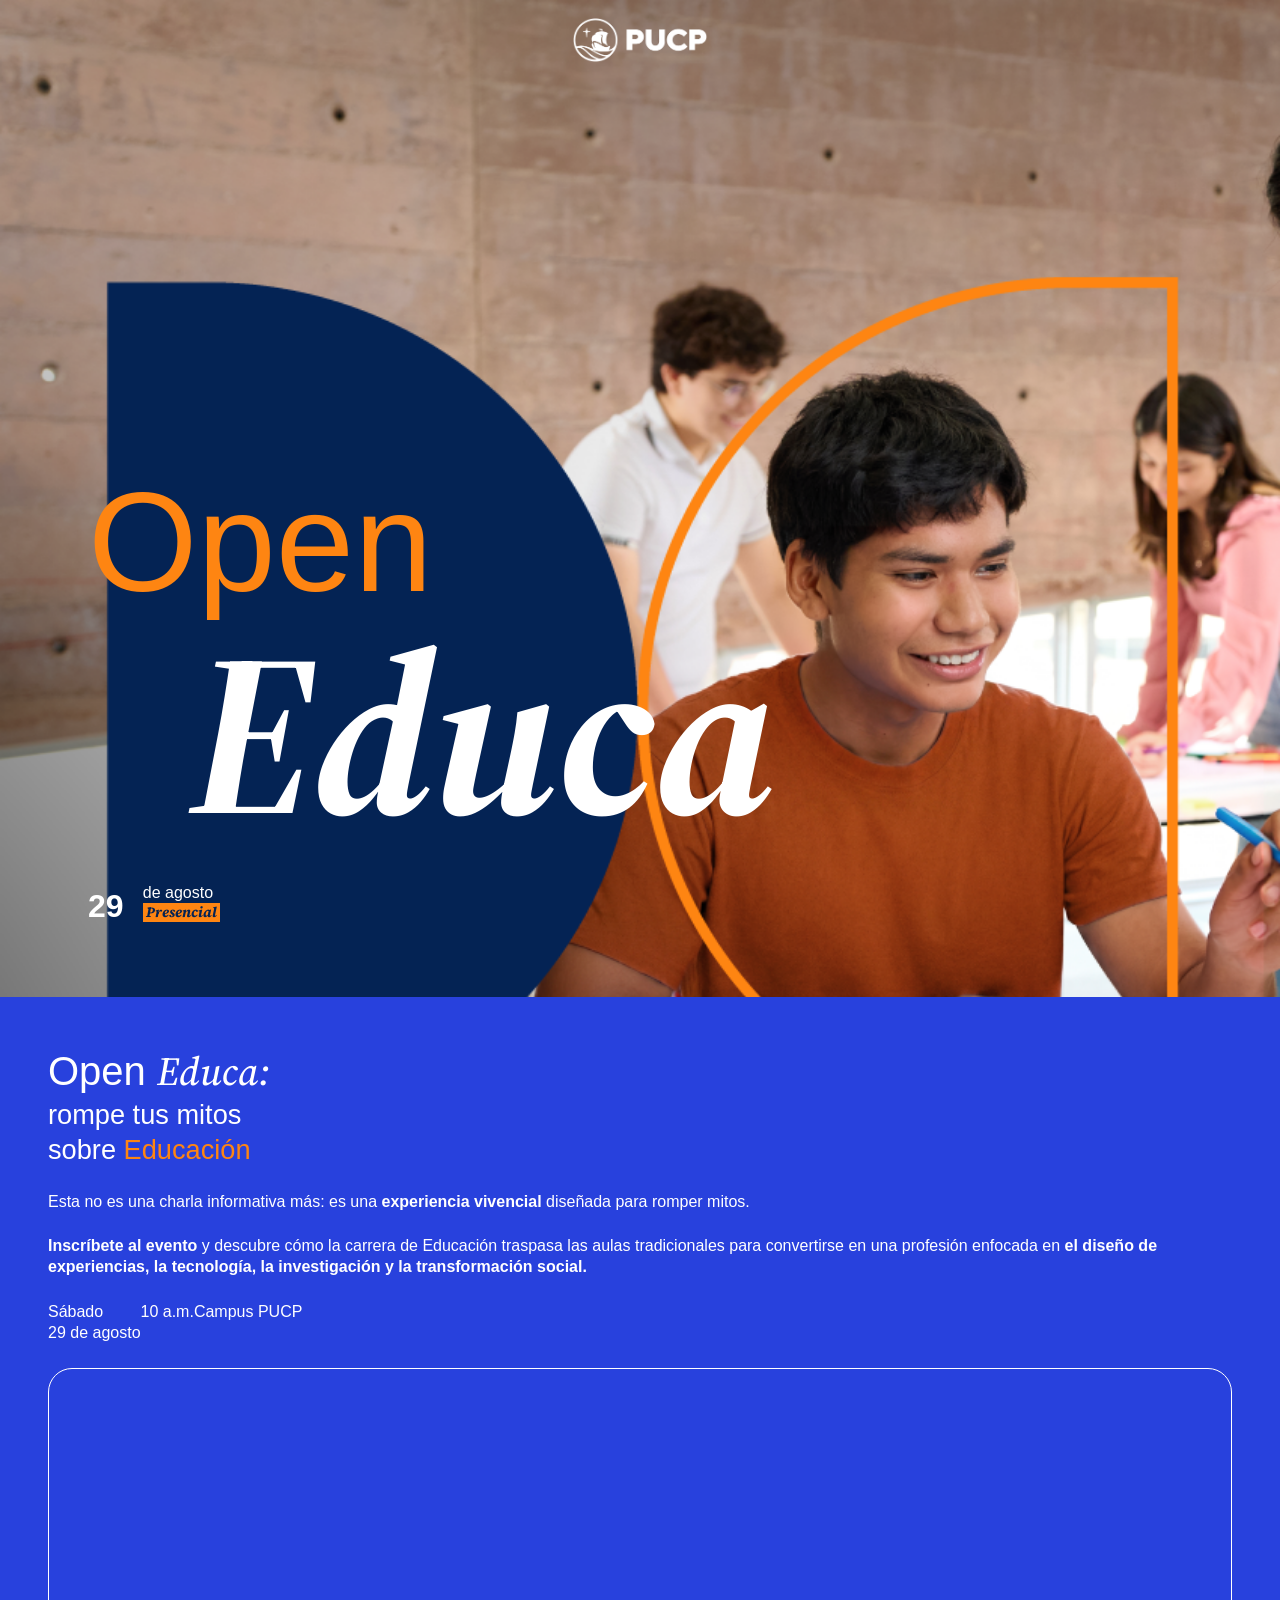
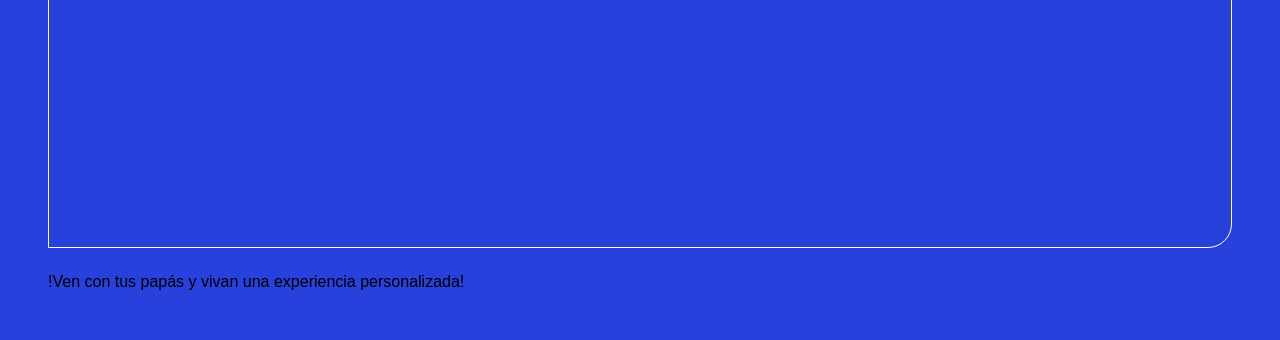
==== index.html @ 6ffbb10e "open educa" ====
<!DOCTYPE html>
<html lang="en">
<head>
    <meta charset="UTF-8">
    <meta name="viewport" content="width=device-width, initial-scale=1.0">
    <title>Document</title>
    <link rel="stylesheet" href="style.css">
    <link rel="preconnect" href="https://fonts.googleapis.com">
    <link rel="preconnect" href="https://fonts.gstatic.com" crossorigin>
    <link href="https://fonts.googleapis.com/css2?family=Source+Serif+4:ital,opsz,wght@0,8..60,200..900;1,8..60,200..900&display=swap" rel="stylesheet">
</head>
<body>
    <div style="position:relative;">
        <div class="bloque1">
            <div class="bloque1Content">
                <div class="bloque1Content__logo">
                    <img src="logo-pucp.png" alt="logo-pucp">
                </div>
                <div class="bloque1Content__data">
                    <div class="bloque1Content__dataTop">
                        <h3>Open</h3>
                        <h2>Educa</h2>
                        <div class="dataTop__inner">
                            <h4 class="dataTop__innerLeft">29</h4>
                            <div class="dataTop__innerRight">
                                <span>de agosto</span>
                                <span>Presencial</span>
                            </div>
                        </div>
                    </div>
                    <div class="bloque1Content__dataBottom">
                        <p>Tu idea de estudiar <br> <span>Educación</span> <br> está a punto de cambiar</p>
                    </div>
                </div>
            </div>
            <img class="background-mobile" src="mobile-prop1.png">
        </div>
        <div class="bloque2"> 
            <div class="scrolling-content"> 
                <div class="textoContent"><span>Dirigido a escolares de 4.° y 5.° sec. | Egrados | Padres</span></div> 
                <div class="textoContent"><span>Dirigido a escolares de 4.° y 5.° sec. | Egrados | Padres</span></div> 
                <div class="textoContent"><span>Dirigido a escolares de 4.° y 5.° sec. | Egrados | Padres</span></div> 
                <div class="textoContent"><span>Dirigido a escolares de 4.° y 5.° sec. | Egrados | Padres</span></div> 
                <div class="textoContent"><span>Dirigido a escolares de 4.° y 5.° sec. | Egrados | Padres</span></div> 
                <div class="textoContent"><span>Dirigido a escolares de 4.° y 5.° sec. | Egrados | Padres</span></div> 
                <div class="textoContent"><span>Dirigido a escolares de 4.° y 5.° sec. | Egrados | Padres</span></div> 
                <div class="textoContent"><span>Dirigido a escolares de 4.° y 5.° sec. | Egrados | Padres</span></div> 
                <div class="textoContent"><span>Dirigido a escolares de 4.° y 5.° sec. | Egrados | Padres</span></div> 
                <div class="textoContent"><span>Dirigido a escolares de 4.° y 5.° sec. | Egrados | Padres</span></div> 
            </div> 
        </div>
        
        <div class="bloque3">
            <div class="bloque3Container">
                <div class="bloque3Container__content">
                    <div class="bloque3__data">
                        <h2>Open <span>Educa:</span></h2>
                        <p class="subtitle">rompe tus mitos <br> sobre <span>Educación</span></p>
                        <p>Esta no es una charla informativa más: es una <b>experiencia vivencial</b> diseñada para romper mitos.</p>
                        <p><b>Inscríbete al evento</b> y descubre cómo la carrera de Educación traspasa las aulas tradicionales para convertirse en una profesión enfocada en <b>el diseño de experiencias, la tecnología, la investigación y la transformación social.</b></p>
                        <div class="bloque3__fecha">
                            <span>Sábado <br> 29 de agosto</span>
                            <div class="content__fecha">
                                <span></span>
                            </div>
                            <span>10 a.m.</span>
                            <div class="content__fecha">
                                <span></span>
                            </div>
                            <span>Campus PUCP</span>
                        </div>
                    </div>
                    <div class="formulario">

                    </div>
                </div>
                <div class="bloque3__disclaimer">
                    <p>!Ven con tus papás y vivan <span>una experiencia personalizada!</span></p>
                </div>
            </div>
        </div>
    </div>
</body>
</html>
---- style.css ----
*{
    padding: 0;
    font-family: "TTNorms", sans-serif;
    margin: 0;
    line-height: 1.3;
    box-sizing: border-box;
}
:root {
    --azul: #042354;
    --azul-claro: #2841dd;
    --naranja: #fe8512;
}

h1, h2, h3, h4, h5 {
    margin: 0;
    padding: 0;
}

.bloque1 {
    width: 100%;
    position: relative;
    max-width: 100%;
}

.bloque1Content {
    width: 100%;
    position: relative;
    height: 31.1rem;
    /* min-height: 61vh; */
    z-index: 2;
}

.bloque1Content__data {
    /* margin-top: 5rem; */
    margin-top: 15vw;
    height: 10rem;
    padding: 0 3.5rem;
}

.bloque1Content__dataTop h3 {
    font-size: 11vw;
    font-weight: 500;
    color: var(--naranja);
}

.bloque1Content__dataTop h2 {
    position: relative;
    top: -4vw;
    font-size: 18vw;
    font-family: "Source Serif 4", serif;
    font-style: italic;
    color: white;
    margin-left: 8vw;
}

.dataTop__inner {
    position: relative;
    top: -4vw;
    display: flex;
    column-gap: 1.5vw;
    /* background-color: red; */
}

.dataTop__innerLeft {
    color: white;
    font-size: 2rem;
    font-weight: 550;
    margin-top: .2rem;
}

.dataTop__innerRight {
   display: flex;
   flex-direction: column;    
   font-size: 1rem;
   color: white;
}

.dataTop__innerRight span:nth-child(1) {
    font-weight: 400;
}

.dataTop__innerRight span:nth-child(2) {
    background-color: #fe8512;
    font-size: .9rem;
    color: var(--azul);
    font-weight: 700;
    font-style: italic;
    font-family: "Source Serif 4", serif;
    padding: 0 .2rem;
}

.bloque1Content__dataBottom {
    margin-top: 20vw;
}
 
.bloque1Content__dataBottom p {
    text-align: center;
    color: white;
    font-size: 1.2rem;
}

.bloque1Content__dataBottom p span {
    font-family: "Source Serif 4", serif;
    font-style: italic;
    font-weight: 700;
    font-size: 1.6rem;
    color: var(--azul);
}

.bloque1Content__logo {
    position: relative;
    display: flex;
    justify-content: center;
    align-items: center;
    height: 5rem;
}

.bloque1Content__logo img {
    position: absolute;
    height: 2.8rem;
    width: auto;
}

.bloque1 .background-mobile {
    max-width: 100%;
    width: 100%;
    object-fit: cover;
    height: auto;
    display: block;
    position: absolute;
    top: 0;
    z-index: 1;
}

.bloque2 {
    /* position: absolute; */
    z-index: 11;
    display: flex;
    align-items: center;
    overflow: hidden;
    white-space: nowrap;
    bottom: 0;
    left: 0;
    height: 3.5rem;
    gap: 20px;
    font-weight: 500;
    width: 100%;
    background: var(--naranja);
    display: none;
}

.textoContent{
    display: flex;
    align-items: center;
    height: 50%;
    gap: 20px;
    padding: 0 20px;
    /* color: white; */
}

.scrolling-content {
    display: flex;
    align-items: center;
    white-space: nowrap;
    animation: scroll-left 30s linear infinite;
}

@keyframes scroll-left {
  0% {
    transform: translateX(0%);
  }
  100% {
    transform: translateX(-50%);
  }
}

.bloque3 {
    background-color: var(--azul-claro);
    height: auto;
    width: 100%;
    position: block;
    z-index: 2;
    /* padding: 3rem; */
    position: relative;
    padding: 3rem;
}

.bloque3Container {
    width: 100%;
    display: flex;
    flex-direction: column;
    row-gap: 1.5rem;
}

.bloque3Container__content {
    display: flex;
    flex-direction: column;
    row-gap: 1.5rem;
}

.bloque3__data {
    display: flex;
    flex-direction: column;
    color: white;
}

.bloque3__data h2 {
    font-size: 2.5rem;
    font-weight: 500;
}

.bloque3__data h2 span {
    font-family: "Source Serif 4", serif;
    font-style: italic;
}

.bloque3__data .subtitle {
    margin: 0;
    font-size: 1.7rem;
    font-weight: 300;
}

.bloque3__data .subtitle span {
    font-weight: 400;
    color: var(--naranja);
}

.bloque3__data p {
    margin-top: 1.5rem;
}


.bloque3__fecha {
    display: flex;
    margin-top: 1.5rem;
}

.formulario {
    min-height: 30rem;
    border: 1px solid white;
    border-top-right-radius: 1.5rem;
    border-top-left-radius: 1.5rem;
    border-bottom-right-radius: 1.5rem;
}

@media (min-width: 390px) {
    .bloque1Content {
        height: 31.9rem;
    }
}
@media (min-width: 400px) {
    .bloque1Content {
        height: 32.7rem;
    }
    .bloque1Content__dataBottom {
        margin-top: 22vw;
    }
}
@media (min-width: 410px) {
    .bloque1Content {
        height: 33.5rem;
    }
}
@media (min-width: 420px) {
    .bloque1Content {
        height: 34.3rem;
    }
    .bloque1Content__dataBottom {
        margin-top: 24vw;
    }
}
@media (min-width: 615px) {
    .bloque1Content {
        height: 50.3rem;
    }
}
@media (min-width: 768px) {
    .bloque1Content__data {
        margin-top: 29vw;
        padding: 0 5.5rem;
    }
    .bloque1Content {
        height: 62.3rem;
    }
}
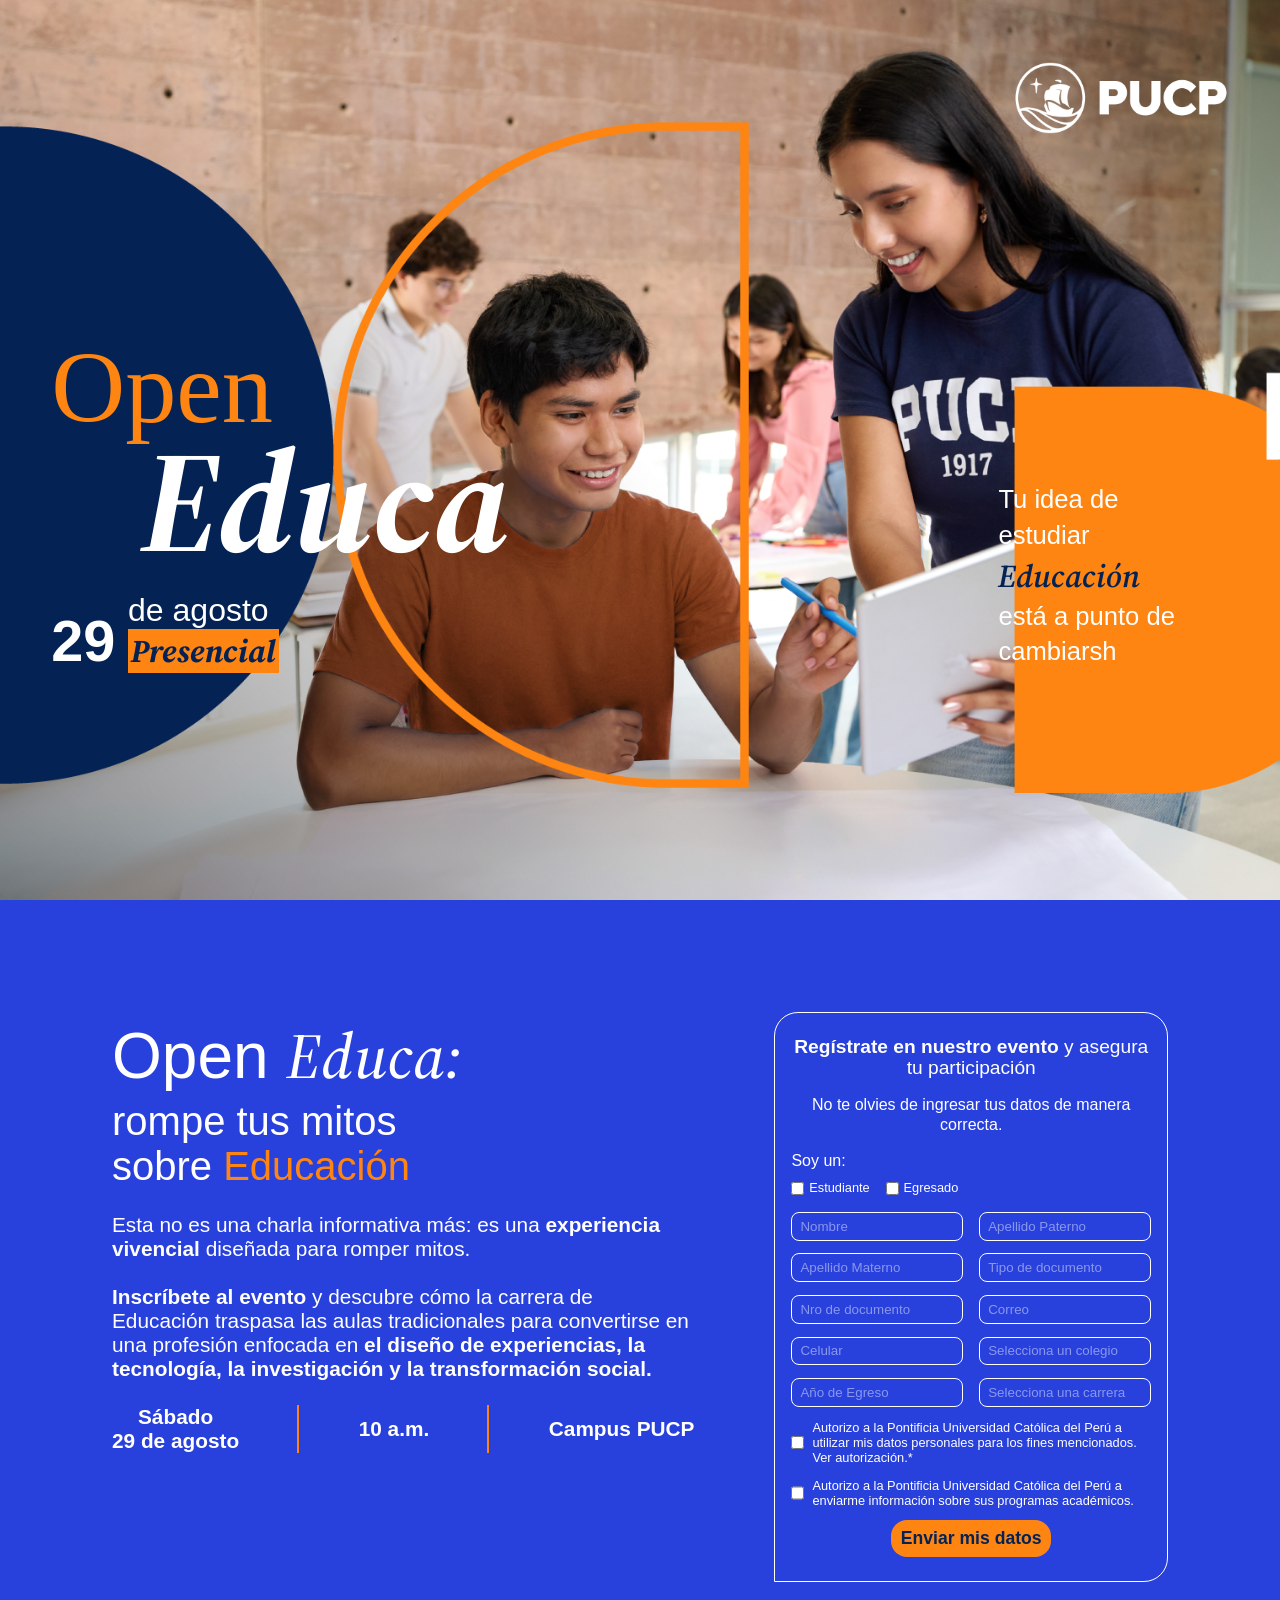
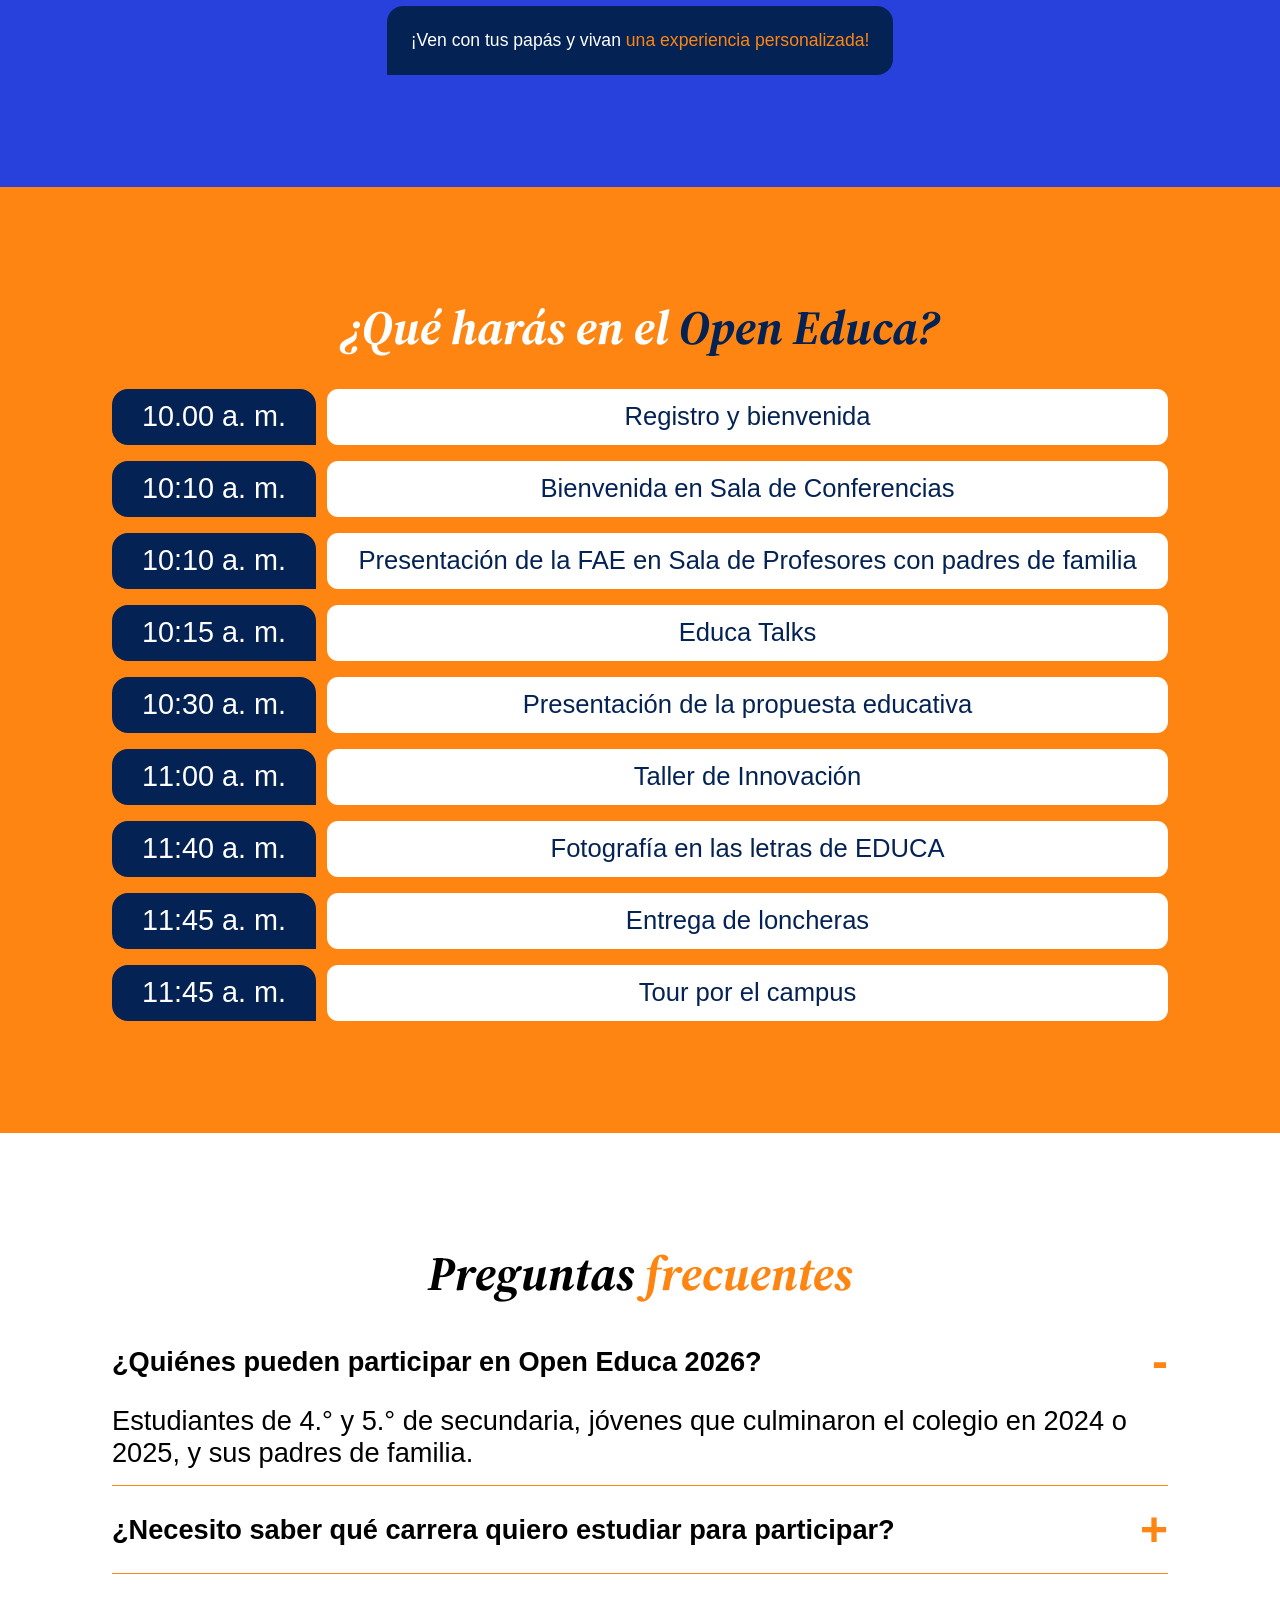
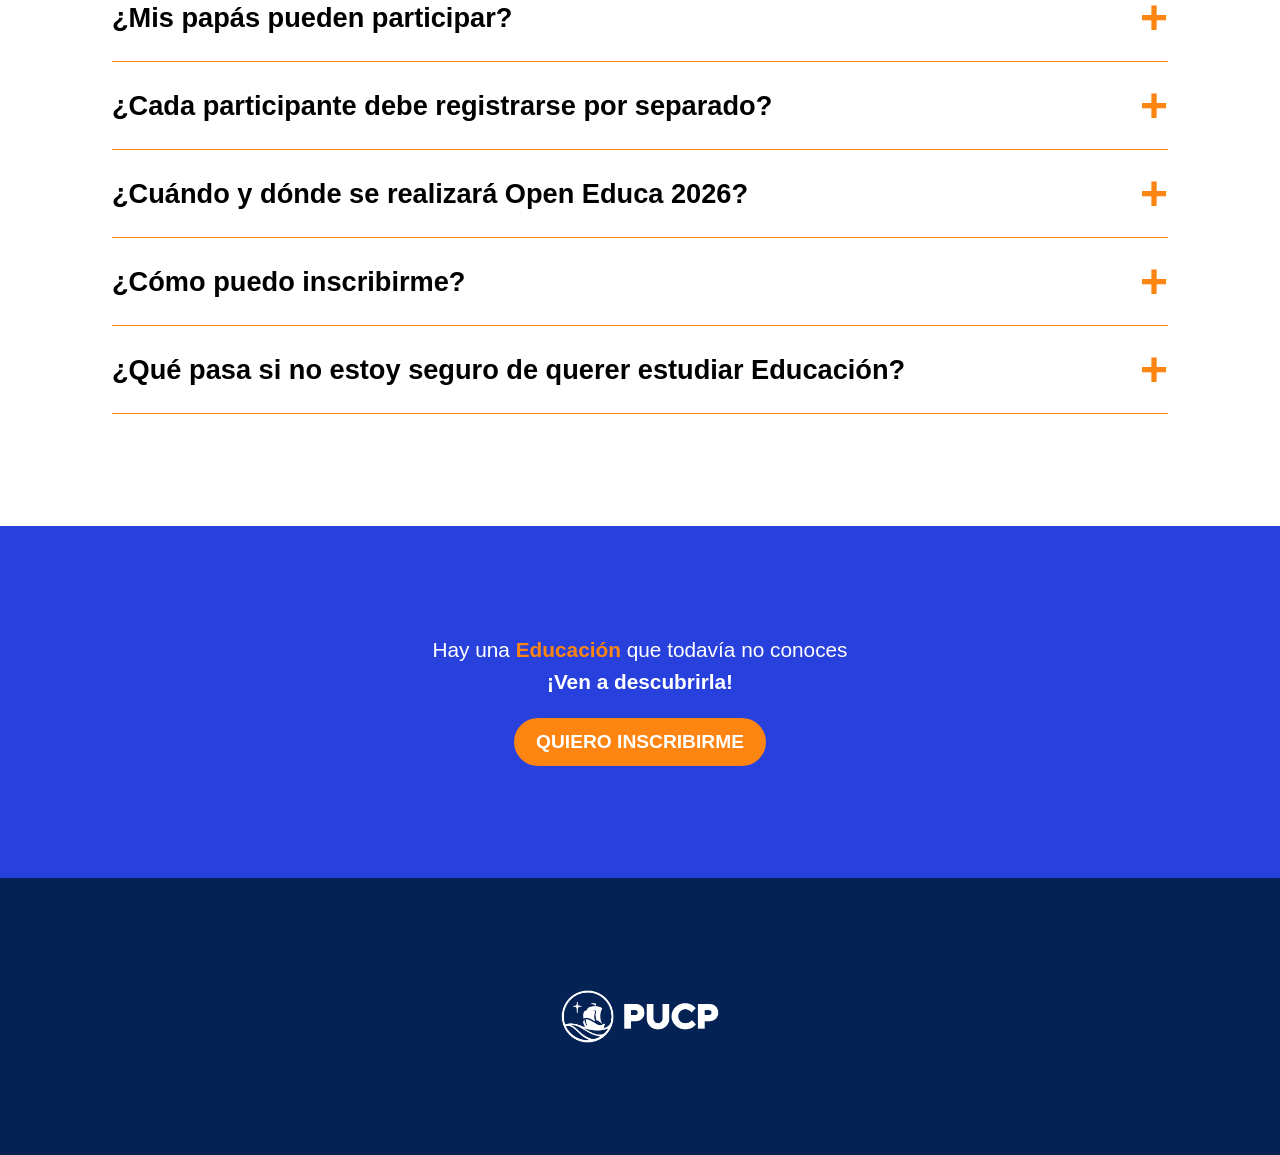
==== commit 3cb2d70e: "updtate styles educa" ====
--- a/index.html
+++ b/index.html
@@ -4,10 +4,10 @@
     <meta charset="UTF-8">
     <meta name="viewport" content="width=device-width, initial-scale=1.0">
     <title>Document</title>
-    <link rel="stylesheet" href="style.css">
     <link rel="preconnect" href="https://fonts.googleapis.com">
     <link rel="preconnect" href="https://fonts.gstatic.com" crossorigin>
     <link href="https://fonts.googleapis.com/css2?family=Source+Serif+4:ital,opsz,wght@0,8..60,200..900;1,8..60,200..900&display=swap" rel="stylesheet">
+    <link rel="stylesheet" href="style3.css">
 </head>
 <body>
     <div style="position:relative;">
@@ -29,11 +29,12 @@
                         </div>
                     </div>
                     <div class="bloque1Content__dataBottom">
-                        <p>Tu idea de estudiar <br> <span>Educación</span> <br> está a punto de cambiar</p>
-                    </div>
-                </div>
-            </div>
-            <img class="background-mobile" src="mobile-prop1.png">
+                        <p>Tu idea de estudiar <br> <span>Educación</span> <br> está a punto de cambiarsh</p>
+                    </div>
+                </div>
+                <img class="back-mobile" src="top-new-night.png" alt="">
+                <img class="back-desktop" src="top-desktop.png" alt="">
+            </div>
         </div>
         <div class="bloque2"> 
             <div class="scrolling-content"> 
@@ -49,7 +50,6 @@
                 <div class="textoContent"><span>Dirigido a escolares de 4.° y 5.° sec. | Egrados | Padres</span></div> 
             </div> 
         </div>
-        
         <div class="bloque3">
             <div class="bloque3Container">
                 <div class="bloque3Container__content">
@@ -71,14 +71,187 @@
                         </div>
                     </div>
                     <div class="formulario">
-
+                        <h2><b>Regístrate en nuestro evento</b> y asegura tu participación</h2>
+                        <h4>No te olvies de ingresar tus datos de manera correcta.</h4>
+                        <form>
+                            <div class="eleccion">
+                                <h3>Soy un:</h3>
+                                <div class="form__election">
+                                    <div>
+                                        <input type="checkbox">
+                                        <h4>Estudiante</h4>
+                                    </div>
+                                    <div>
+                                        <input type="checkbox">
+                                        <h4>Egresado</h4>
+                                    </div>
+                                </div>
+                            </div>
+                            <div class="double__form">
+                                <input type="text" placeholder="Nombre">
+                                <input type="text" placeholder="Apellido Paterno">
+                            </div>
+                            <div class="double__form">
+                                <input type="text" placeholder="Apellido Materno">
+                                <input type="text" placeholder="Tipo de documento">
+                            </div>
+                            <div class="double__form">
+                                <input type="text" placeholder="Nro de documento">
+                                <input type="text" placeholder="Correo">
+                            </div>
+                            <div class="double__form">
+                                <input type="text" placeholder="Celular">
+                                <input type="text" placeholder="Selecciona un colegio">
+                            </div>
+                            <div class="double__form">
+                                <input type="text" placeholder="Año de Egreso">
+                                <input type="text" placeholder="Selecciona una carrera">
+                            </div>
+                            <div class="authorization">
+                                <input type="checkbox" name="" id="">
+                                <p>Autorizo a la Pontificia Universidad Católica del Perú a utilizar mis datos personales para los fines mencionados. Ver autorización.*</p>
+                            </div>
+                            <div class="authorization">
+                                <input type="checkbox" name="" id="">
+                                <p>Autorizo a la Pontificia Universidad Católica del Perú a enviarme información sobre sus programas académicos.</p>
+                            </div>
+                            <div class="content__button">
+                                <button>Enviar mis datos</button>
+                            </div>
+                        </form>
                     </div>
                 </div>
                 <div class="bloque3__disclaimer">
-                    <p>!Ven con tus papás y vivan <span>una experiencia personalizada!</span></p>
-                </div>
-            </div>
-        </div>
+                    <div class="bloque3__disclaimer__inner">
+                        <p>¡Ven con tus papás y vivan <span>una experiencia personalizada!</span></p>
+                    </div>
+                </div>
+            </div>
+        </div>
+        <div class="bloque5">
+            <div class="bloque5Container">
+                <h3 class="bloque5__title">¿Qué harás en el <span>Open Educa?</span></h3>
+                <div class="bloque5__wrapper">
+                    <div class="bloque5__item">
+                        <h3>10.00 a. m.</h3>
+                        <h4>Registro y bienvenida</h4> 
+                    </div>
+                    <div class="bloque5__item">
+                        <h3>10:10 a. m.</h3>
+                        <h4>Bienvenida en Sala de Conferencias</h4> 
+                    </div>
+                    <div class="bloque5__item">
+                        <h3>10:10 a. m.</h3>
+                        <h4>Presentación de la FAE en Sala de Profesores con padres de familia</h4> 
+                    </div>
+                    <div class="bloque5__item">
+                        <h3>10:15 a. m.</h3>
+                        <h4>Educa Talks</h4> 
+                    </div>
+                    <div class="bloque5__item">
+                        <h3>10:30 a. m.</h3>
+                        <h4>Presentación de la propuesta educativa</h4> 
+                    </div>
+                    <div class="bloque5__item">
+                        <h3>11:00 a. m.</h3>
+                        <h4>Taller de Innovación</h4> 
+                    </div>
+                    <div class="bloque5__item">
+                        <h3>11:40 a. m.</h3>
+                        <h4>Fotografía en las letras de EDUCA</h4> 
+                    </div>
+                    <div class="bloque5__item">
+                        <h3>11:45 a. m.</h3>
+                        <h4>Entrega de loncheras</h4> 
+                    </div>
+                    <div class="bloque5__item">
+                        <h3>11:45 a. m.</h3>
+                        <h4>Tour por el campus</h4> 
+                    </div>
+                </div>
+            </div>
+        </div>
+        <div class="bloque6">
+            <div class="bloque6Container">
+                <h3 class="bloque5__title">Preguntas <span>frecuentes</span></h3>
+                <div class="bloque6__wrapper">
+                    <div class="bloque6__item">
+                        <div class="bloque6Item__pregunta">
+                            <h4>¿Quiénes pueden participar en Open Educa 2026?</h4>
+                            <span>-</span>
+                        </div>
+                        <div class="bloque6Item__respuesta open">
+                            <p>Estudiantes de 4.° y 5.° de secundaria, jóvenes que culminaron el colegio en 2024 o 2025, y sus padres de familia.</p>
+                        </div>
+                    </div>
+                    <div class="bloque6__item">
+                        <div class="bloque6Item__pregunta">
+                            <h4>¿Necesito saber qué carrera quiero estudiar para participar?</h4>
+                            <span>+</span>
+                        </div>
+                        <div class="bloque6Item__respuesta close">
+                            <p>Estudiantes de 4.° y 5.° de secundaria, jóvenes que culminaron el colegio en 2024 o 2025, y sus padres de familia.</p>
+                        </div>
+                    </div>
+                    <div class="bloque6__item">
+                        <div class="bloque6Item__pregunta">
+                            <h4>¿Mis papás pueden participar?</h4>
+                            <span>+</span>
+                        </div>
+                        <div class="bloque6Item__respuesta close">
+                            <p>Estudiantes de 4.° y 5.° de secundaria, jóvenes que culminaron el colegio en 2024 o 2025, y sus padres de familia.</p>
+                        </div>
+                    </div>
+                    <div class="bloque6__item">
+                        <div class="bloque6Item__pregunta">
+                            <h4>¿Cada participante debe registrarse por separado?</h4>
+                            <span>+</span>
+                        </div>
+                        <div class="bloque6Item__respuesta close">
+                            <p>Estudiantes de 4.° y 5.° de secundaria, jóvenes que culminaron el colegio en 2024 o 2025, y sus padres de familia.</p>
+                        </div>
+                    </div>
+                    <div class="bloque6__item">
+                        <div class="bloque6Item__pregunta">
+                            <h4>¿Cuándo y dónde se realizará Open Educa 2026?</h4>
+                            <span>+</span>
+                        </div>
+                        <div class="bloque6Item__respuesta close">
+                            <p>Estudiantes de 4.° y 5.° de secundaria, jóvenes que culminaron el colegio en 2024 o 2025, y sus padres de familia.</p>
+                        </div>
+                    </div>
+                    <div class="bloque6__item">
+                        <div class="bloque6Item__pregunta">
+                            <h4>¿Cómo puedo inscribirme?</h4>
+                            <span>+</span>
+                        </div>
+                        <div class="bloque6Item__respuesta close">
+                            <p>Estudiantes de 4.° y 5.° de secundaria, jóvenes que culminaron el colegio en 2024 o 2025, y sus padres de familia.</p>
+                        </div>
+                    </div>
+                    <div class="bloque6__item">
+                        <div class="bloque6Item__pregunta">
+                            <h4>¿Qué pasa si no estoy seguro de querer estudiar Educación?</h4>
+                            <span>+</span>
+                        </div>
+                        <div class="bloque6Item__respuesta close">
+                            <p>Estudiantes de 4.° y 5.° de secundaria, jóvenes que culminaron el colegio en 2024 o 2025, y sus padres de familia.</p>
+                        </div>
+                    </div>
+                </div>
+            </div>
+        </div>
+        <div class="bloque7">
+            <div class="bloque7Container">
+                <p>Hay una <span>Educación</span> que todavía no conoces</p>
+                <h4>¡Ven a descubrirla!</h4>
+                <button>QUIERO INSCRIBIRME</button>
+            </div>
+        </div>
+        <footer>
+            <img src="logo-pucp.png" alt="">
+        </footer>
     </div>
+    <script src="index.js"></script>
 </body>
 </html>
--- a/style3.css
+++ b/style3.css
@@ -0,0 +1,917 @@
+*{
+    padding: 0;
+    font-family: "TTNorms", sans-serif;
+    margin: 0;
+    box-sizing: border-box;
+}
+
+:root {
+    --azul: #042354;
+    --azul-claro: #2841dd;
+    --naranja: #fe8512;
+}
+
+p, h1, h2, h3, h4, h5 {
+    margin: 0;
+    padding: 0;
+}
+
+.bloque1 {
+    width: 100%;
+    background-color: var(--azul-claro);
+}
+
+.bloque1Content__logo img {
+    width: 3rem;
+    height: auto;
+}
+
+.bloque1Content {
+    position: relative;
+}
+
+.back-desktop {
+    display: none;
+}
+
+.bloque1Content .back-mobile {
+    width: 100%;
+}
+
+.bloque1Content__logo {
+    position: absolute;
+    width: 100%;
+    display: flex;
+    align-items: center;
+    justify-content: center;
+    margin-top: 1.5rem;
+}
+
+.bloque1Content__logo img {
+    width: 6.5rem;
+    height: auto;
+}
+
+.bloque1Content__data {
+    position: absolute;
+    bottom: 0;
+    margin-bottom: 48vw;
+    margin-left: 13vw;
+}
+
+.bloque1Content__dataTop h3 {
+    font-size: 11vw;
+    font-weight: 500;
+    color: var(--naranja);
+    font-family: "TTNorms2", serif;
+}
+
+.bloque1Content__dataTop h2 {
+    position: relative;
+    top: -4.3vw;
+    font-size: 18vw;
+    font-family: "Source Serif 4", serif;
+    font-style: italic;
+    color: white;
+    margin-left: 8.8vw;
+}
+
+.bloque1Content__dataBottom {
+    display: none;
+}
+
+.dataTop__inner {
+    position: relative;
+    top: -4vw;
+    display: flex;
+    column-gap: 1.5vw;
+    /* background-color: red; */
+}
+
+.dataTop__innerLeft {
+    color: white;
+    font-size: 2rem;
+    font-weight: 550;
+    margin-top: .2rem;
+}
+
+.dataTop__innerRight {
+   display: flex;
+   flex-direction: column;    
+   font-size: 1rem;
+   color: white;
+}
+
+.dataTop__innerRight span:nth-child(1) {
+    font-weight: 400;
+}
+
+.dataTop__innerRight span:nth-child(2) {
+    background-color: #fe8512;
+    font-size: .9rem;
+    color: var(--azul);
+    font-weight: 700;
+    font-style: italic;
+    font-family: "Source Serif 4", serif;
+    padding: 0 .2rem;
+}
+
+.bloque2 {
+    /* position: absolute; */
+    z-index: 11;
+    display: flex;
+    align-items: center;
+    overflow: hidden;
+    white-space: nowrap;
+    bottom: 0;
+    left: 0;
+    height: 3.5rem;
+    gap: 20px;
+    font-weight: 500;
+    width: 100%;
+    background: var(--naranja);
+    display: none;
+}
+
+.textoContent{
+    display: flex;
+    align-items: center;
+    height: 50%;
+    gap: 20px;
+    padding: 0 20px;
+    /* color: white; */
+}
+
+.scrolling-content {
+    display: flex;
+    align-items: center;
+    white-space: nowrap;
+    animation: scroll-left 30s linear infinite;
+}
+
+@keyframes scroll-left {
+  0% {
+    transform: translateX(0%);
+  }
+  100% {
+    transform: translateX(-50%);
+  }
+}
+
+.bloque3 {
+    background-color: var(--azul-claro);
+    height: auto;
+    width: 100%;
+    position: block;
+    z-index: 2;
+    /* padding: 3rem; */
+    position: relative;
+    padding: 3rem;
+}
+
+.bloque3Container {
+    width: 100%;
+    display: flex;
+    flex-direction: column;
+    row-gap: 1.5rem;
+}
+
+.bloque3Container__content {
+    display: flex;
+    flex-direction: column;
+    row-gap: 1.5rem;
+}
+
+.bloque3__data {
+    display: flex;
+    flex-direction: column;
+    color: white;
+}
+
+.bloque3__data h2 {
+    font-size: 2.5rem;
+    font-weight: 500;
+}
+
+.bloque3__data h2 span {
+    font-family: "Source Serif 4", serif;
+    font-style: italic;
+}
+
+.bloque3__data .subtitle {
+    margin: 0;
+    font-size: 1.7rem;
+    font-weight: 300;
+}
+
+.bloque3__data .subtitle span {
+    font-weight: 400;
+    color: var(--naranja);
+}
+
+.bloque3__data p {
+    margin-top: 1.5rem;
+    font-weight: 300;
+}
+
+
+.bloque3__fecha {
+    display: flex;
+    margin-top: 1.5rem;
+    /* column-gap: 1rem; */
+    justify-content: space-between;
+    /* align-items: center; */
+}
+
+.bloque3__fecha span {
+    text-align: center;
+    font-size: 1rem;
+    display: flex;
+    align-items: center;
+    font-weight: 550;
+}
+
+.content__fecha {
+    width: 1.5rem;
+    display: flex;
+}
+
+.content__fecha span {
+    width: .8rem;
+    max-width: 50%;
+    height: 100%;
+    border-right: 2px solid var(--naranja);
+    font-weight: 600;
+}
+
+.formulario {
+    min-height: auto;
+    border: 1px solid white;
+    border-top-right-radius: 1.5rem;
+    border-top-left-radius: 1.5rem;
+    border-bottom-right-radius: 1.5rem;
+    padding: 1.5rem 1rem;
+    display: flex;
+    flex-direction: column;
+    row-gap: 1rem;
+}
+
+.formulario h2 {
+    font-size: 1.2rem;
+    padding: 0;
+    margin: 0;
+    line-height: 1.3rem;
+    text-align: center;
+    color: white;
+    font-weight: 500;
+}
+
+.formulario h4 {
+    font-size: 1rem;
+    line-height: 1.3rem;
+    text-align: center;
+    color: white;
+    font-weight: 500;
+}
+
+form {
+    display: flex;
+    flex-direction: column;
+    row-gap: .8rem;
+}
+
+form .eleccion {
+    display: flex;
+    row-gap: .5rem;
+    flex-direction: column;
+}
+
+form .eleccion h3 {
+    font-size: 1rem;
+    font-weight: 500;
+    color: white;
+    margin-right: .5rem;
+}
+
+form .eleccion .form__election {
+    display: flex;
+    column-gap: 1rem;
+}
+
+.form__election div {
+    display: flex;
+    column-gap: .3rem;
+}
+
+.form__election div h4 {
+    font-size: .8rem;
+}
+
+.double__form {
+    display: flex;
+    flex-direction: column;
+    row-gap: 1rem;
+}
+
+.double__form input,
+.double__form select {
+    width: 100%;
+    background-color: transparent;
+    outline: none;
+    border: 1px solid white;
+    height: 1.8rem;
+    padding-left: .5rem;
+    border-radius: .5rem;
+}
+
+.double__form input[type="text"] {
+    color: white;
+}
+
+.double__form input::placeholder,
+.double__form select::placeholder {
+    color: rgba(255, 255, 255, 0.455);
+}
+
+.authorization {
+    display: flex;
+    column-gap: .5rem;
+}
+
+.authorization p {
+    font-size: .8rem;
+    font-weight: 500;
+    color: white;
+}
+
+.content__button {
+    width: 100%;
+    display: flex;
+    align-items: center;
+    justify-content: center;
+}
+
+.content__button button {
+    background-color: var(--naranja);
+    color: var(--azul);
+    border: none;
+    height: 2.3rem;
+    font-weight: 700;
+    font-size: 1.1rem;
+    width: 10rem;
+    border-radius: 1rem;
+}
+
+.bloque3__disclaimer__inner {
+    background-color: var(--azul);
+    padding: 1.5rem;
+    border-top-left-radius: 1rem;
+    border-top-right-radius: 1rem;
+    border-bottom-right-radius: 1rem;
+}
+
+.bloque3__disclaimer__inner p {
+    font-size: 1.1rem;
+    font-weight: 500;
+    text-align: center;
+    color: white;
+}
+
+.bloque3__disclaimer__inner p span {
+    color: var(--naranja);
+    font-weight: 500;
+}
+
+.bloque5 {
+    background-color: var(--naranja);
+    display: flex;
+    justify-content: center;
+    padding: 3rem;
+}
+
+.bloque5Container {
+    /* width: 18rem; */
+    display: flex;
+    flex-direction: column;
+    row-gap: 2rem;
+}
+
+.bloque5Container .bloque5__title {
+    font-size: 2rem;
+    font-family: "Source Serif 4", serif;
+    font-style: italic;
+    line-height: 1.2;
+    text-align: center;
+    color: white;
+}
+
+.bloque5Container .bloque5__title span {
+    color: var(--azul);
+    font-family: "Source Serif 4", serif;
+    font-style: italic;
+}
+
+.bloque5__wrapper {
+    /* background-color: green; */
+    display: flex;
+    flex-direction: column;
+    row-gap: .7rem;
+}
+
+.bloque5__item {
+    display: flex;
+    column-gap: .7rem;
+}
+
+.bloque5__item h3 {
+    background-color: var(--azul);
+    color: white;
+    min-width: 5rem;
+    text-align: center;
+    font-weight: 300;
+    font-size: .8rem;
+    min-height: 2.3rem;
+    align-items: center;
+    display: flex;
+    justify-content: center;
+    border-top-left-radius: 1rem;
+    border-top-right-radius: 1rem;
+    border-bottom-left-radius: 1rem;
+}
+
+.bloque5__item h4 {
+    font-weight: 400;
+    background-color: white;
+    color: var(--azul);
+    display: flex;
+    align-items: center;
+    justify-content: center;
+    width: 100%;
+    padding: .3rem 0;
+    text-align: center;
+    border-radius: .7rem;
+}
+
+.bloque6 {
+    display: flex;
+    justify-content: center;
+    padding: 3rem;
+}
+
+.bloque6Container {
+    /* width: 20rem; */
+    display: flex;
+    flex-direction: column;
+    row-gap: 1rem;
+}
+
+.bloque6__item {
+    border-bottom: 1px solid var(--naranja);
+    padding: 1rem 0;
+}
+
+.bloque5__title {
+    font-size: 2rem;
+    line-height: 1.2;
+    font-family: "Source Serif 4", serif;
+    font-style: italic;
+    text-align: center;
+}
+
+.bloque5__title span {
+    font-family: "Source Serif 4", serif;
+    color: var(--naranja);
+}
+
+.bloque6Item__pregunta {
+    display: flex;
+    justify-content: space-between;
+    cursor: pointer;
+    column-gap: 1rem;
+}
+
+.bloque6Item__pregunta h4 {
+    display: flex;
+    align-items: center;
+}
+
+.bloque6Item__pregunta span {
+    font-size: 2rem;
+    font-weight: 600;
+    color: var(--naranja);
+    display: inline-block; /* Necesario para que se pueda animar el giro */
+    transition: transform 0.3s ease;
+}
+
+.bloque6Item__respuesta {
+    max-height: 0; /* Comienza con altura cero */
+    overflow: hidden; /* Oculta el contenido que sobrepase la altura */
+    opacity: 0; /* Empieza transparente */
+    transition: max-height 0.4s ease-out, opacity 0.4s ease-out; /* La animación */
+}
+
+.bloque6Item__respuesta p {
+    padding: 1rem 0 0 0;
+}
+
+/* .close {
+    display: none;
+} */
+
+.bloque7 {
+    display: flex;
+    padding: 3rem;
+    background-color: var(--azul-claro);
+    justify-content: center;
+}
+
+.bloque7Container {
+    display: flex;
+    align-items: center;
+    justify-content: center;
+    flex-direction: column;
+    row-gap: .5rem;
+}
+
+.bloque7Container p {
+    color: white;
+    font-weight: 400;
+    font-size: 1.3rem;
+    text-align: center;
+}
+
+.bloque7Container p span {
+    color: var(--naranja);
+    font-weight: 600;
+}
+
+.bloque7Container h4 {
+    font-weight: 600;
+    font-size: 1.3rem;
+    color: white;
+}
+
+.bloque7Container button {
+    margin-top: 1rem;
+    background-color: var(--naranja);
+    padding: .8rem 1.4rem;
+    border: none;
+    border-radius: 1.5rem;
+    color: white;
+    font-weight: 700;
+    font-size: 1.2rem;
+}
+
+footer {
+    background-color: var(--azul);
+    padding: 2rem;
+    display: flex;
+    justify-content: center;
+}
+
+footer img {
+    width: 10rem;
+    height: auto;
+}
+
+@media (min-width: 768px) {
+    .bloque3__disclaimer {
+        display: flex;
+        justify-content: center;
+    }
+    .bloque3__disclaimer__inner {
+        width: auto;
+    }
+    .double__form {
+        flex-direction: row;
+        column-gap: 1rem;
+    }
+}
+
+@media (min-width: 1020px) {
+    
+    .bloque1Content__logo {
+        z-index: 2;
+        justify-content: end;
+        top: 0;
+    }
+
+    /* .bloque1Content__logo img {
+        width: 9.5rem;
+        margin-right: 4vw;
+    } */
+    .bloque1Content__logo img {
+        width: 9.5rem;
+        margin-right: 4vmax;
+    }
+
+    .bloque1Content .back-mobile {
+        display: none;
+    }
+
+    .bloque1Content {
+        height: 100vh;
+        display: flex;
+        justify-content: center;
+        align-items: center;
+    }
+
+    /* .bloque1Content__data {
+        z-index: 3;
+        width: 86vw;
+        position: relative;
+        display: flex;
+        margin: 0;
+        margin-bottom: -12vw;
+        justify-content: space-between;
+    } */
+
+    .bloque1Content__data {
+        z-index: 3;
+        width: 86vmax;
+        position: relative;
+        display: flex;
+        margin: 0;
+        margin-bottom: -12vmax;
+        justify-content: space-between;
+    }
+
+    .bloque1Content__dataTop h3 {
+        font-size: 8vmax;
+    }
+
+    .bloque1Content__dataTop h2 {
+        top: -3.5vmax;
+        font-size: 11.3vmax;
+        margin-left: 7vmax;
+    }
+
+    .bloque1Content__dataBottom {
+        display: block;
+        /* background-color: green; */
+    }
+
+    .bloque1Content .back-desktop {
+        display: block;
+        position: absolute;
+        height: 100vh;
+        object-fit: cover;
+        object-position: center center;
+        width: 100%;
+        /* max-width: 1920px; */
+    }
+
+    .dataTop__innerLeft {
+        font-size: 4.5vmax;
+        margin-top: 1.2vmax;
+    }
+
+    .dataTop__inner {
+        column-gap: 1vmax;
+    }
+
+    .dataTop__innerRight span:nth-child(1) {
+        font-size: 2.5vmax;
+    }
+
+    .dataTop__innerRight span:nth-child(2) {
+        font-size: 2.5vmax;
+    }
+
+    
+    .bloque1Content__dataBottom {
+        width: 18vmax;
+        display: block;
+        /* width: max(18vmax, 240px); */
+        /* background-color: green; */
+    }
+
+    .bloque1Content__dataBottom p {
+        margin-top: 12vmax;
+        margin-right: 1vmax;
+        font-size: 2vmax;
+        color: white;
+        line-height: 1.4;
+    }
+
+    .bloque1Content__dataBottom p span {
+        font-family: "Source Serif 4", serif;
+        font-style: italic;
+        font-size: 2.5vmax;
+        font-weight: 600;
+        color: var(--azul);
+    }
+
+    .bloque3 {
+        display: flex;
+        justify-content: center;
+    }
+
+    .bloque3Container,
+    .bloque5Container,
+    .bloque6Container, 
+    .bloque7Container {
+        width: 55rem;
+    }
+
+    .bloque3Container__content {
+        flex-direction: row;
+        column-gap: 5rem;
+    }
+
+    .bloque3__data h2 {
+        font-size: 4rem;
+    }
+
+    .bloque3__data .subtitle {
+        font-size: 2.5rem;
+    }
+
+    .bloque3__data p {
+        font-size: 1.3rem;
+    }
+
+    .bloque3__fecha span {
+        font-size: 1.3rem;
+    }
+
+    .formulario {
+        width: 85rem;
+    }
+
+    /* .bloque1Content__logo{
+        display: none;
+    }
+    .bloque1Content__data{
+        display: none;
+    }
+    .bloque1Content__dataBottom{
+        display: none;
+    } */
+
+}
+
+@media (min-width: 1200px) {
+    .bloque1Content__logo img {
+        width: 13.5rem;
+        margin-right: 4vmax;
+    }
+    .bloque1Content__data {
+        width: 91vmax;
+    }
+    .bloque3, 
+    .bloque5, 
+    .bloque6, 
+    .bloque7,
+    footer {
+        padding: 7rem 3rem;
+    }
+    .bloque3Container,
+    .bloque5Container, 
+    .bloque6Container,
+    .bloque7Container {
+        width: 66rem;
+    }
+    .bloque5Container .bloque5__title,
+    .bloque6Container .bloque5__title {
+        font-size: 3rem;
+    }
+    .bloque5__wrapper {
+        row-gap: 1rem;
+    }
+    .bloque5__item h3 {
+        width: 16rem;
+        font-size: 1.8rem;
+        height: 3.5rem;
+    }
+    .bloque5__item h4 {
+        font-size: 1.6rem;
+    } 
+    .bloque6Item__pregunta h4 {
+        font-size: 1.7rem;
+    }
+    .bloque6Item__respuesta {
+        /* max-height: 50rem; */
+    }
+    .bloque6Item__pregunta span {
+        font-size: 3rem;
+    }
+    .bloque6Item__respuesta p {
+        font-size: 1.7rem;
+    }
+}
+
+@media (min-width: 1200px) and (min-height: 800px) {
+    .bloque1Content__data {
+        width: 91vmax;
+    }
+    .bloque1Content__logo img {
+        margin-top: 3vmax;
+    }
+}
+
+@media (min-width: 1280px) and (min-height: 630px) {
+    .bloque1Content__data {
+        width: 86vmax;
+    }
+}
+
+
+@media (min-width: 1280px) and (min-height: 700px) {
+    .bloque1Content__data {
+        width: 87vmax;
+    }
+}
+
+@media (min-width: 1280px) and (min-height: 780px) {
+    .bloque1Content__data {
+        width: 92vmax;
+    }
+}
+
+@media (min-width: 1350px) {
+    .bloque1Content__data {
+        width: 87vmax;
+    }
+}
+
+@media (min-width: 1350px) and (min-height: 800px) {
+    .bloque1Content__data {
+        width: 97vmax;
+    }
+}
+
+@media (min-width: 1400px) {
+    .bloque1Content__logo img {
+        width: 15.5rem;
+        margin-right: 3vmax;
+    }
+    .bloque1Content__data {
+        width: 94vmax;
+    }
+
+    .bloque3 {
+        padding: 5rem;
+    }
+    .bloque3Container, 
+    .bloque5Container,
+    .bloque6Container,
+    .bloque7Container {
+        width: 76rem;
+    }
+    .bloque3__data h2 {
+        font-size: 4.5rem;
+    }
+    .bloque3__data .subtitle {
+        font-size: 2.9rem;
+    }
+    .bloque3__data p {
+        font-size: 1.5rem;
+    }
+    .bloque3__fecha span {
+        font-size: 1.5rem;
+    }
+    .formulario {
+        padding: 2.5rem 2rem;
+    }
+    .formulario h2 {
+        font-size: 1.5rem;
+    }
+    .formulario h4 {
+        font-size: 1.4rem;
+    }
+    .double__form input, .double__form select {
+        height: 2.3rem;
+    }
+    .bloque3__disclaimer__inner p {
+        font-size: 1.4rem;
+    }
+}
+
+@media (min-width: 1800px) {
+    .bloque1Content__dataBottom p {
+        margin-top: 11vw;
+    }
+}
+
+@media (min-width: 1920px) {
+    .bloque1Content__logo img {
+        width: 18.5rem;
+        margin-right: 5vmax;
+    }
+}
+
+@media (min-width: 1920px) and (min-width: 1000px) {
+    .bloque1Content__data {
+        width:87vmax;
+    }
+}
+
+@media (min-width: 2560px) {
+    .bloque1Content__data {
+        width:86vmax;
+    }
+    .bloque1Content__logo img {
+        width: 17.3vmax;
+    }
+}
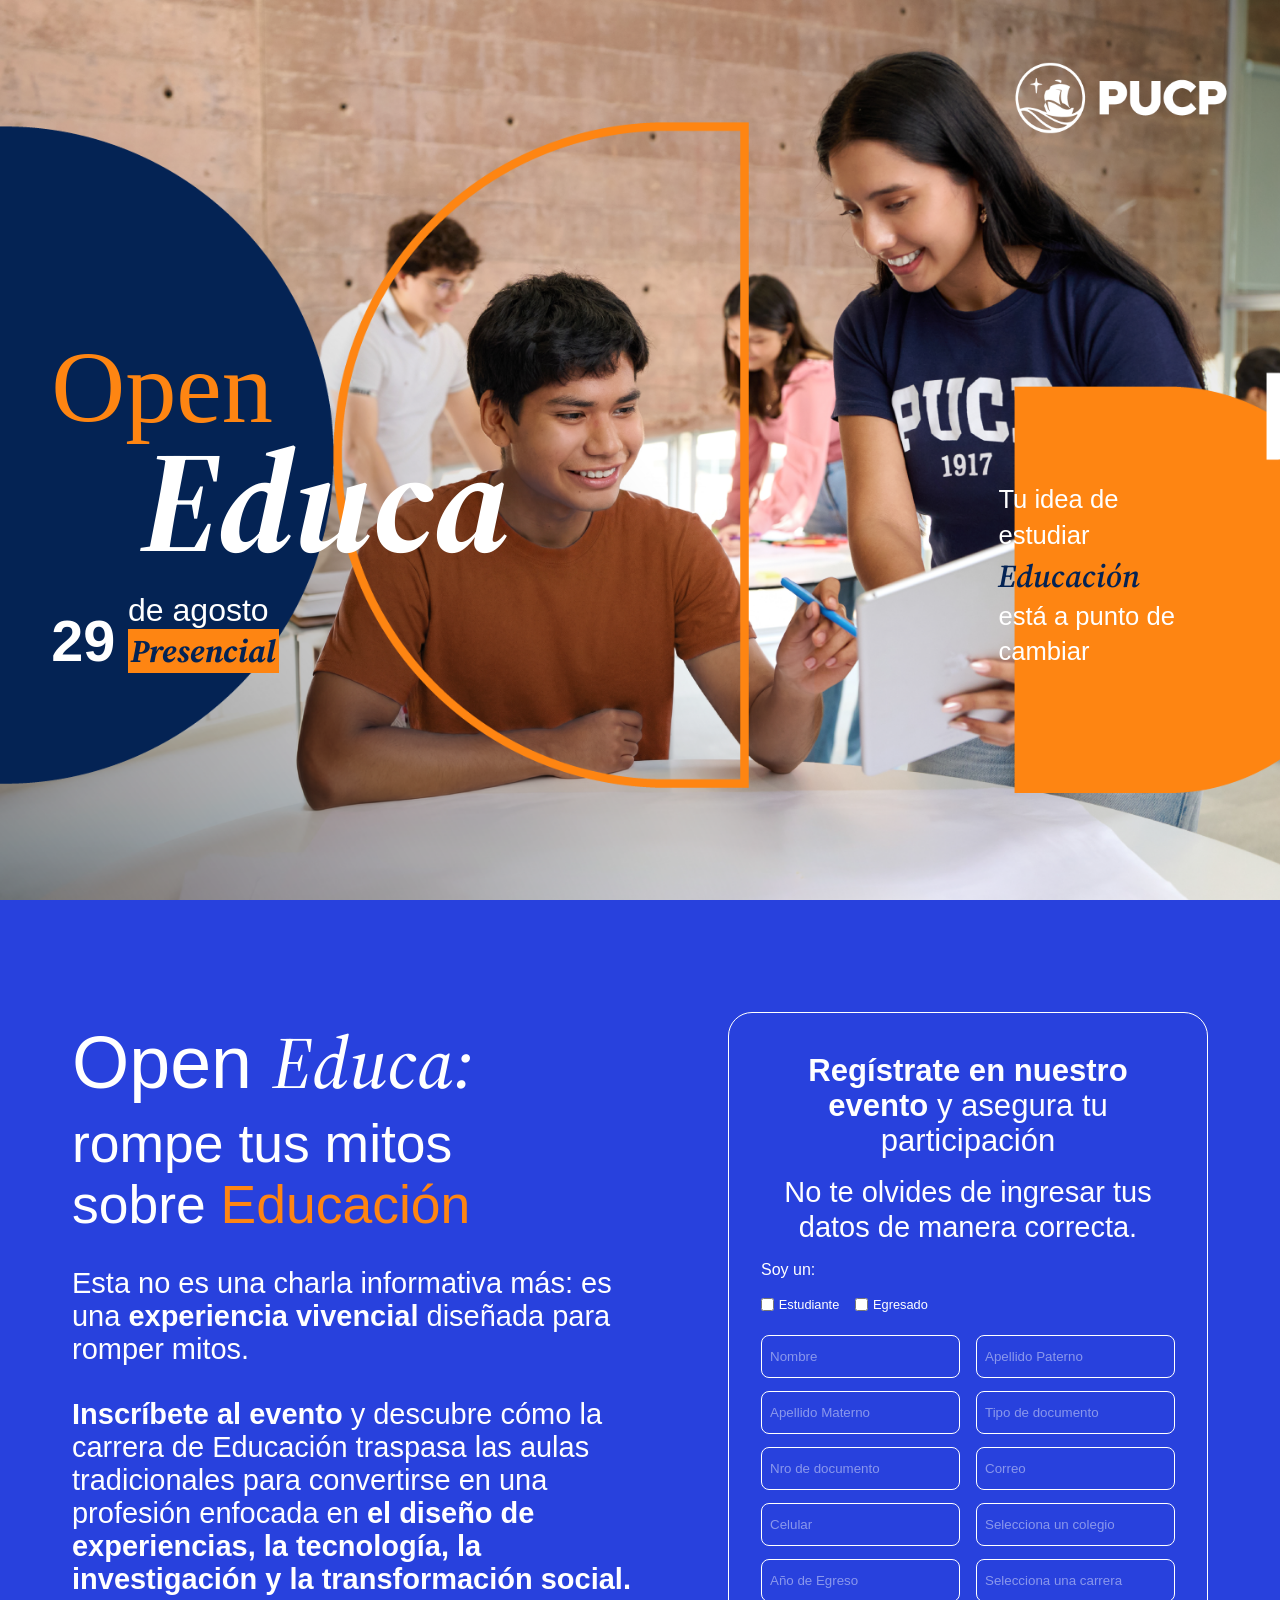
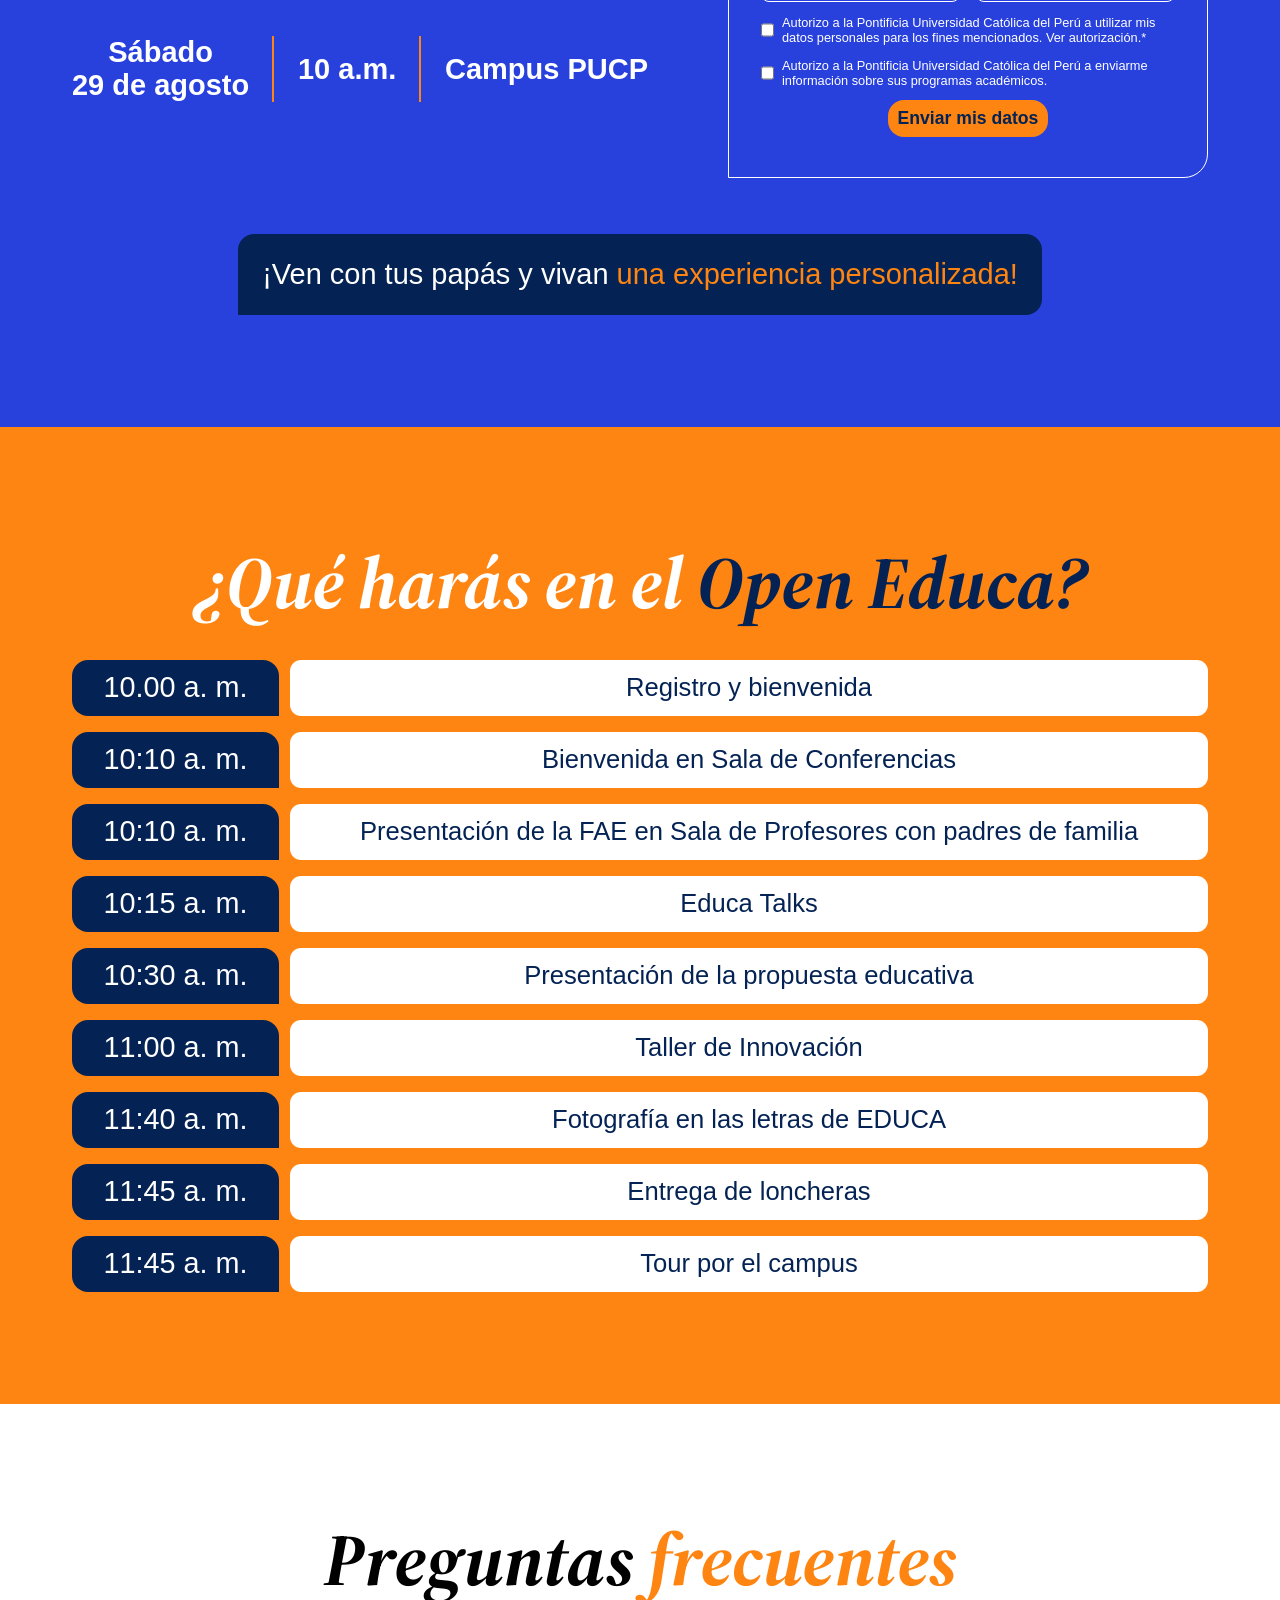
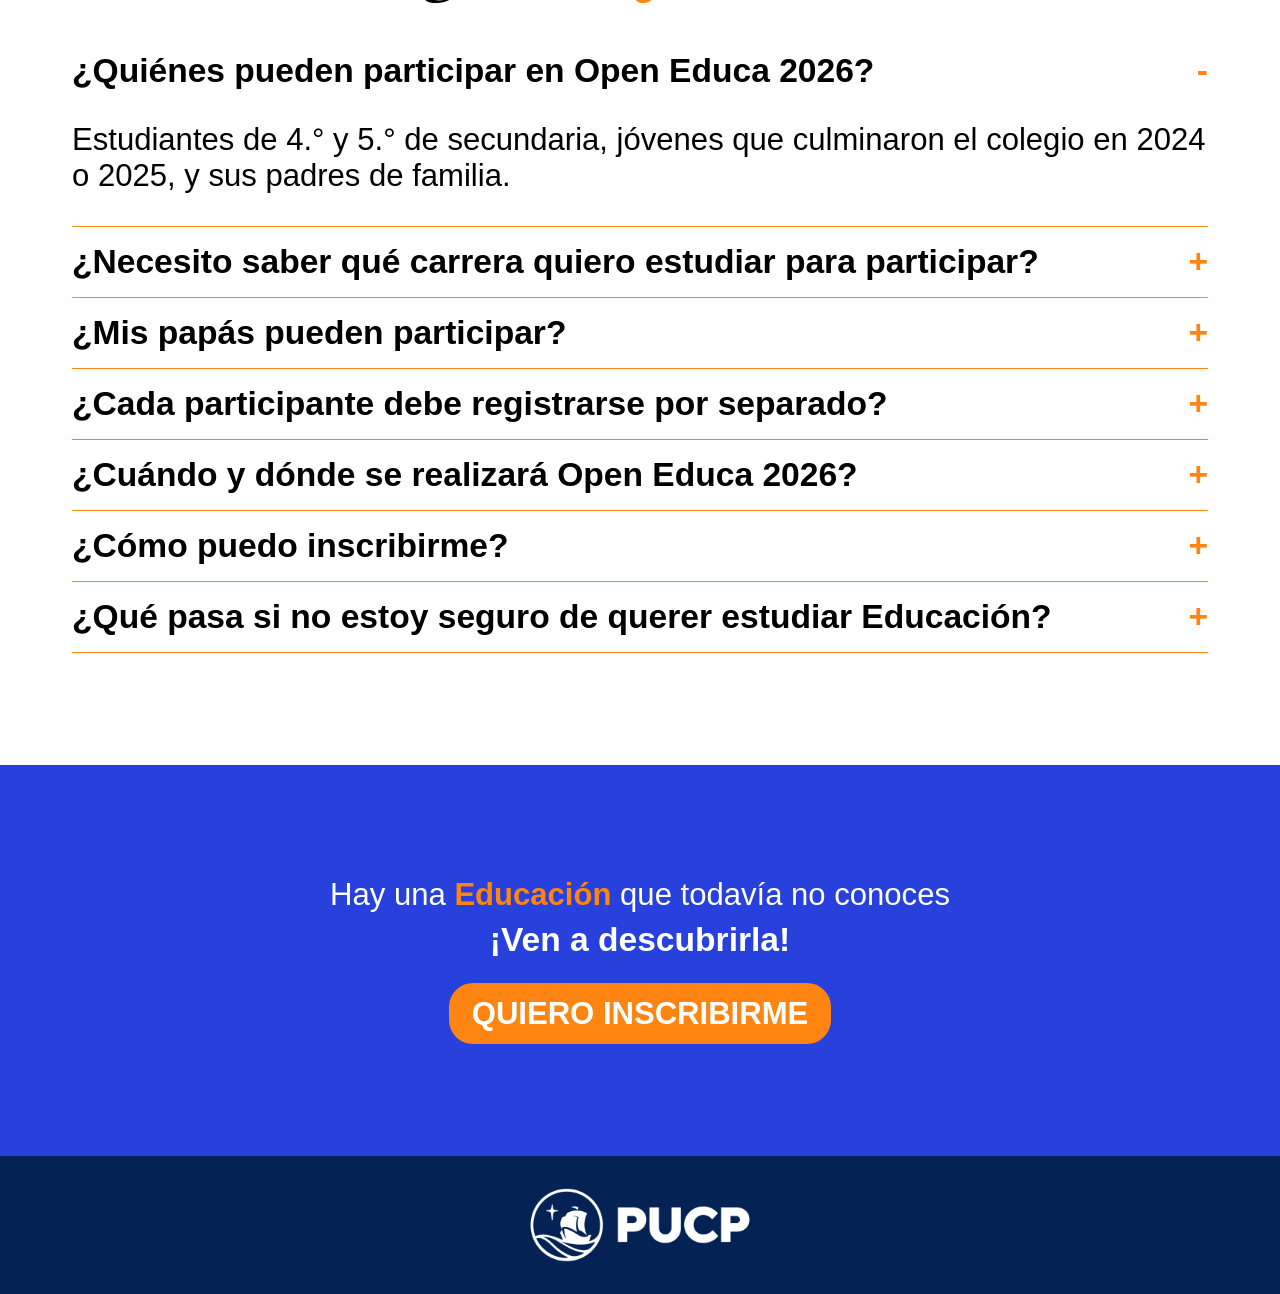
==== commit 421702dc: "update styles" ====
--- a/index.html
+++ b/index.html
@@ -29,7 +29,7 @@
                         </div>
                     </div>
                     <div class="bloque1Content__dataBottom">
-                        <p>Tu idea de estudiar <br> <span>Educación</span> <br> está a punto de cambiarsh</p>
+                        <p>Tu idea de estudiar <br> <span>Educación</span> <br> está a punto de cambiar</p>
                     </div>
                 </div>
                 <img class="back-mobile" src="top-new-night.png" alt="">
@@ -72,7 +72,7 @@
                     </div>
                     <div class="formulario">
                         <h2><b>Regístrate en nuestro evento</b> y asegura tu participación</h2>
-                        <h4>No te olvies de ingresar tus datos de manera correcta.</h4>
+                        <h4>No te olvides de ingresar tus datos de manera correcta.</h4>
                         <form>
                             <div class="eleccion">
                                 <h3>Soy un:</h3>
--- a/style3.css
+++ b/style3.css
@@ -1,6 +1,6 @@
 *{
     padding: 0;
-    font-family: "TTNorms", sans-serif;
+    font-family: "TTNorms2", sans-serif;
     margin: 0;
     box-sizing: border-box;
 }
@@ -9,11 +9,22 @@
     --azul: #042354;
     --azul-claro: #2841dd;
     --naranja: #fe8512;
+
+    --texto-96: clamp(2.5rem, 1.8rem + 3.5vw, 6rem);
+    --texto-72: clamp(2rem, 1.5rem + 2.5vw, 4.5rem);
+    --texto-69: clamp(1.88rem, 1.39rem + 2.44vw, 4.31rem);
+    --texto-40: clamp(1.5rem, 1.3rem + 1vw, 2.5rem);
+    --texto-37: clamp(1.38rem, 1.19rem + 0.94vw, 2.31rem);
+    --texto-35: clamp(1.25rem, 1.06rem + 0.94vw, 2.19rem);
 }
 
 p, h1, h2, h3, h4, h5 {
     margin: 0;
     padding: 0;
+}
+
+.pucp-landing-wrapper {
+    position: relative;
 }
 
 .bloque1 {
@@ -189,7 +200,7 @@
 }
 
 .bloque3__data h2 {
-    font-size: 2.5rem;
+    font-size: var(--texto-96);
     font-weight: 500;
 }
 
@@ -200,7 +211,7 @@
 
 .bloque3__data .subtitle {
     margin: 0;
-    font-size: 1.7rem;
+    font-size: var(--texto-69);
     font-weight: 300;
 }
 
@@ -210,7 +221,8 @@
 }
 
 .bloque3__data p {
-    margin-top: 1.5rem;
+    margin-top: 2rem;
+    font-size: var(--texto-35);
     font-weight: 300;
 }
 
@@ -225,7 +237,7 @@
 
 .bloque3__fecha span {
     text-align: center;
-    font-size: 1rem;
+    font-size: var(--texto-35);
     display: flex;
     align-items: center;
     font-weight: 550;
@@ -254,30 +266,35 @@
     display: flex;
     flex-direction: column;
     row-gap: 1rem;
+    height: auto;
+
+    min-height: fit-content;
+    height: fit-content;
 }
 
 .formulario h2 {
-    font-size: 1.2rem;
+    font-size: var(--texto-37);
     padding: 0;
     margin: 0;
+    line-height: 1.6rem;
+    text-align: center;
+    color: white;
+    font-weight: 500;
+}
+
+.formulario h4 {
+    font-size: var(--texto-35);
     line-height: 1.3rem;
     text-align: center;
     color: white;
     font-weight: 500;
 }
 
-.formulario h4 {
-    font-size: 1rem;
-    line-height: 1.3rem;
-    text-align: center;
-    color: white;
-    font-weight: 500;
-}
-
 form {
     display: flex;
     flex-direction: column;
     row-gap: .8rem;
+    height: auto;
 }
 
 form .eleccion {
@@ -371,7 +388,7 @@
 }
 
 .bloque3__disclaimer__inner p {
-    font-size: 1.1rem;
+    font-size: var(--texto-35);
     font-weight: 500;
     text-align: center;
     color: white;
@@ -397,7 +414,7 @@
 }
 
 .bloque5Container .bloque5__title {
-    font-size: 2rem;
+    font-size: var(--texto-96);
     font-family: "Source Serif 4", serif;
     font-style: italic;
     line-height: 1.2;
@@ -471,7 +488,7 @@
 }
 
 .bloque5__title {
-    font-size: 2rem;
+    font-size: var(--texto-96);
     line-height: 1.2;
     font-family: "Source Serif 4", serif;
     font-style: italic;
@@ -493,10 +510,11 @@
 .bloque6Item__pregunta h4 {
     display: flex;
     align-items: center;
+    font-size: var(--texto-40);
 }
 
 .bloque6Item__pregunta span {
-    font-size: 2rem;
+    font-size: var(--texto-40);
     font-weight: 600;
     color: var(--naranja);
     display: inline-block; /* Necesario para que se pueda animar el giro */
@@ -512,6 +530,7 @@
 
 .bloque6Item__respuesta p {
     padding: 1rem 0 0 0;
+    font-size: var(--texto-37);
 }
 
 /* .close {
@@ -536,7 +555,7 @@
 .bloque7Container p {
     color: white;
     font-weight: 400;
-    font-size: 1.3rem;
+    font-size: var(--texto-37);
     text-align: center;
 }
 
@@ -547,7 +566,7 @@
 
 .bloque7Container h4 {
     font-weight: 600;
-    font-size: 1.3rem;
+    font-size: var(--texto-40);
     color: white;
 }
 
@@ -559,7 +578,7 @@
     border-radius: 1.5rem;
     color: white;
     font-weight: 700;
-    font-size: 1.2rem;
+    font-size: var(--texto-37);
 }
 
 footer {
@@ -719,20 +738,24 @@
         column-gap: 5rem;
     }
 
-    .bloque3__data h2 {
+    /* .bloque3__data h2 {
         font-size: 4rem;
-    }
-
-    .bloque3__data .subtitle {
+    } */
+
+    /* .bloque3__data .subtitle {
         font-size: 2.5rem;
-    }
-
-    .bloque3__data p {
+    } */
+
+    /* .bloque3__data p {
         font-size: 1.3rem;
-    }
-
-    .bloque3__fecha span {
+    } */
+
+    /* .bloque3__fecha span {
         font-size: 1.3rem;
+    } */
+
+    .bloque3__fecha {
+        margin-top: 2.5rem;
     }
 
     .formulario {
@@ -762,22 +785,49 @@
     .bloque3, 
     .bloque5, 
     .bloque6, 
-    .bloque7,
-    footer {
+    .bloque7{
         padding: 7rem 3rem;
     }
+
+    .bloque3Container {
+        row-gap: 3.5rem;
+    }
+
     .bloque3Container,
     .bloque5Container, 
     .bloque6Container,
     .bloque7Container {
-        width: 66rem;
-    }
-    .bloque5Container .bloque5__title,
+        width: 71rem;
+    }
+
+    .bloque6Container {
+        row-gap: 2rem;
+    }
+
+    /* .bloque5Container .bloque5__title,
     .bloque6Container .bloque5__title {
         font-size: 3rem;
-    }
+    } */
+
+    .bloque3__data {
+        max-width: 36rem;
+    }
+
     .bloque5__wrapper {
         row-gap: 1rem;
+    }
+
+    .double__form input, .double__form select {
+        height: 2.7rem;
+    }
+
+    .formulario {
+        padding: 2.5rem 2rem;
+    }
+
+    .formulario h2,
+    .formulario h4 {
+        line-height: 2.2rem;
     }
     .bloque5__item h3 {
         width: 16rem;
@@ -787,17 +837,25 @@
     .bloque5__item h4 {
         font-size: 1.6rem;
     } 
-    .bloque6Item__pregunta h4 {
+    /* .bloque6Item__pregunta h4 {
         font-size: 1.7rem;
-    }
+    } */
     .bloque6Item__respuesta {
         /* max-height: 50rem; */
     }
-    .bloque6Item__pregunta span {
+    /* .bloque6Item__pregunta span {
         font-size: 3rem;
     }
     .bloque6Item__respuesta p {
         font-size: 1.7rem;
+    } */
+
+    .bloque6Item__respuesta p {
+        padding: 2rem 0 1rem 0;
+    }
+
+    footer img {
+        width: 14rem;
     }
 }
 
@@ -831,7 +889,7 @@
 
 @media (min-width: 1350px) {
     .bloque1Content__data {
-        width: 87vmax;
+        width: 85vmax;
     }
 }
 
@@ -859,38 +917,39 @@
     .bloque7Container {
         width: 76rem;
     }
-    .bloque3__data h2 {
+    /* .bloque3__data h2 {
         font-size: 4.5rem;
-    }
-    .bloque3__data .subtitle {
+    } */
+    /* .bloque3__data .subtitle {
         font-size: 2.9rem;
-    }
-    .bloque3__data p {
+    } */
+    /* .bloque3__data p {
         font-size: 1.5rem;
-    }
-    .bloque3__fecha span {
+    } */
+    /* .bloque3__fecha span {
         font-size: 1.5rem;
-    }
+    } */
     .formulario {
         padding: 2.5rem 2rem;
     }
-    .formulario h2 {
-        font-size: 1.5rem;
-    }
-    .formulario h4 {
+
+    .double__form input, .double__form select {
+        height: 3rem;
+    }
+    /* .bloque3__disclaimer__inner p {
         font-size: 1.4rem;
-    }
-    .double__form input, .double__form select {
-        height: 2.3rem;
-    }
-    .bloque3__disclaimer__inner p {
-        font-size: 1.4rem;
-    }
+    } */
 }
 
 @media (min-width: 1800px) {
     .bloque1Content__dataBottom p {
         margin-top: 11vw;
+    }
+}
+
+@media (min-width: 1900px) {
+    .bloque1Content__data {
+        width:85vmax;
     }
 }
 
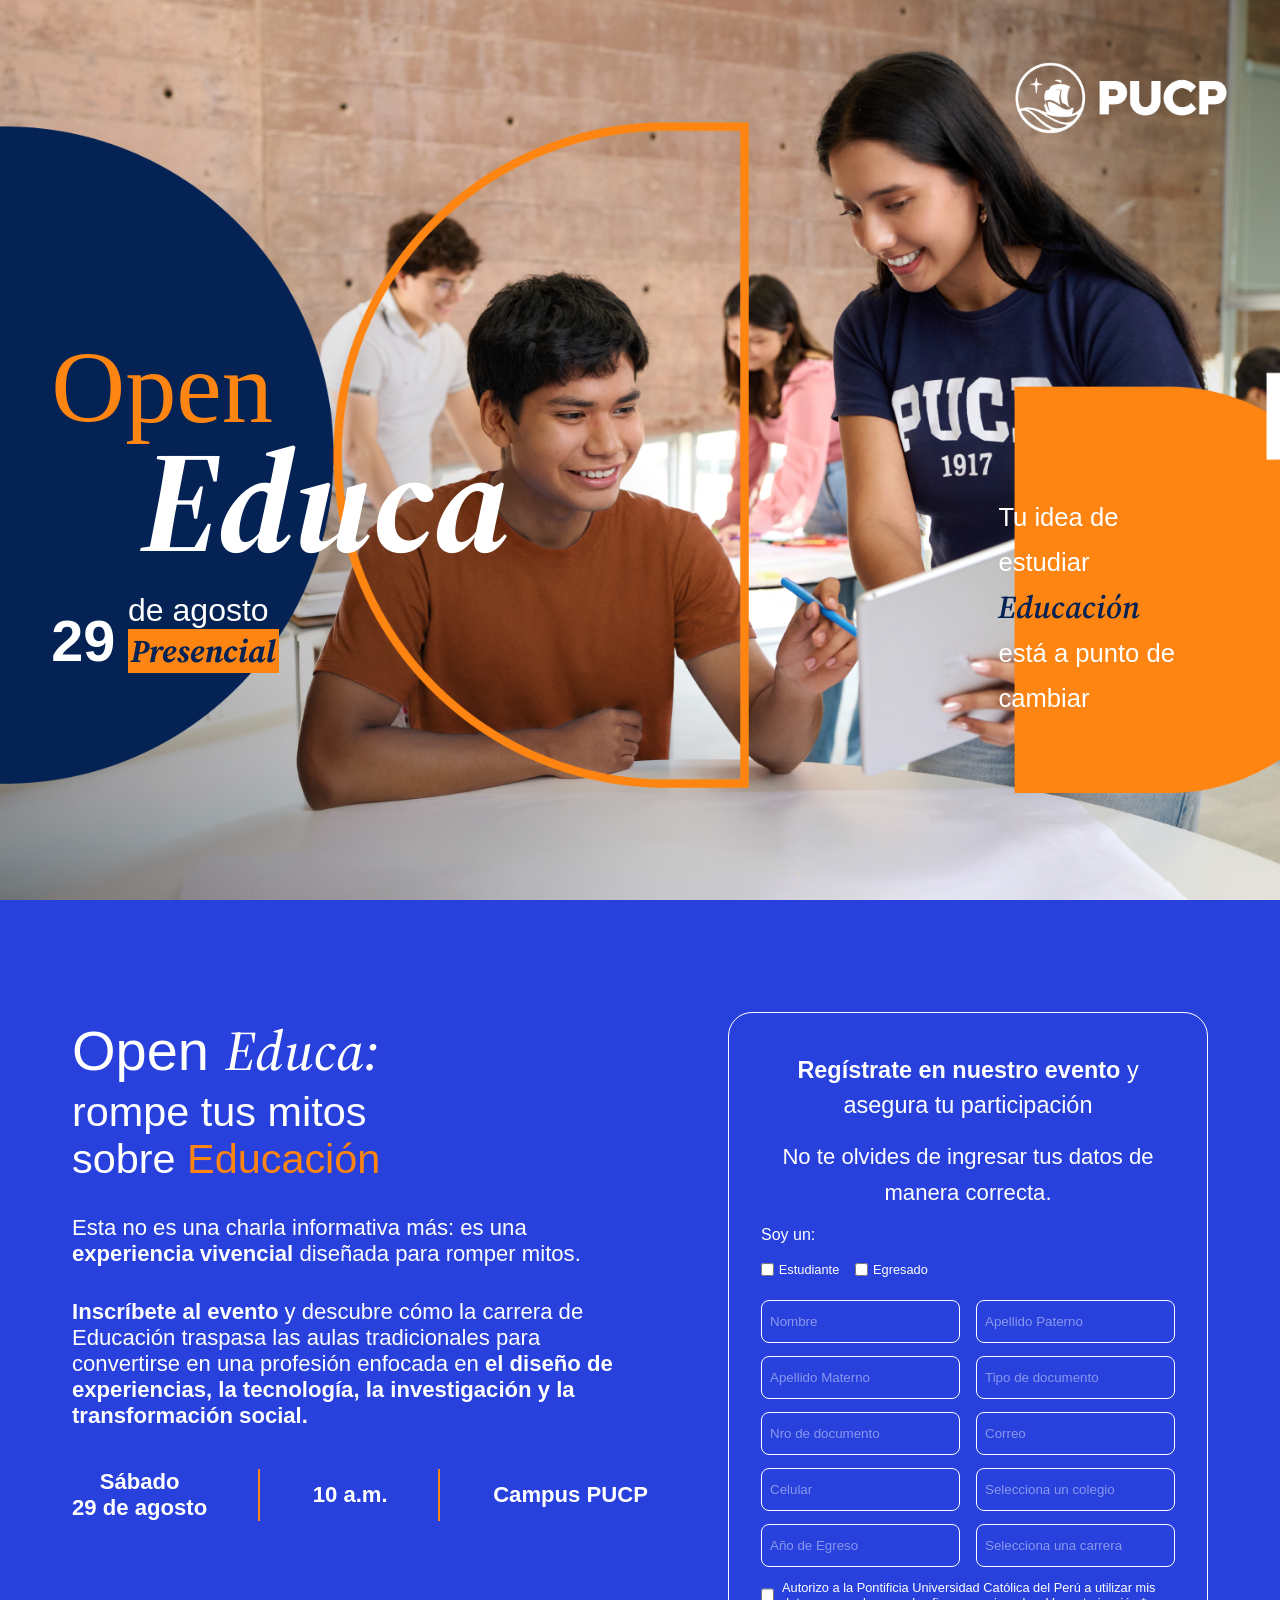
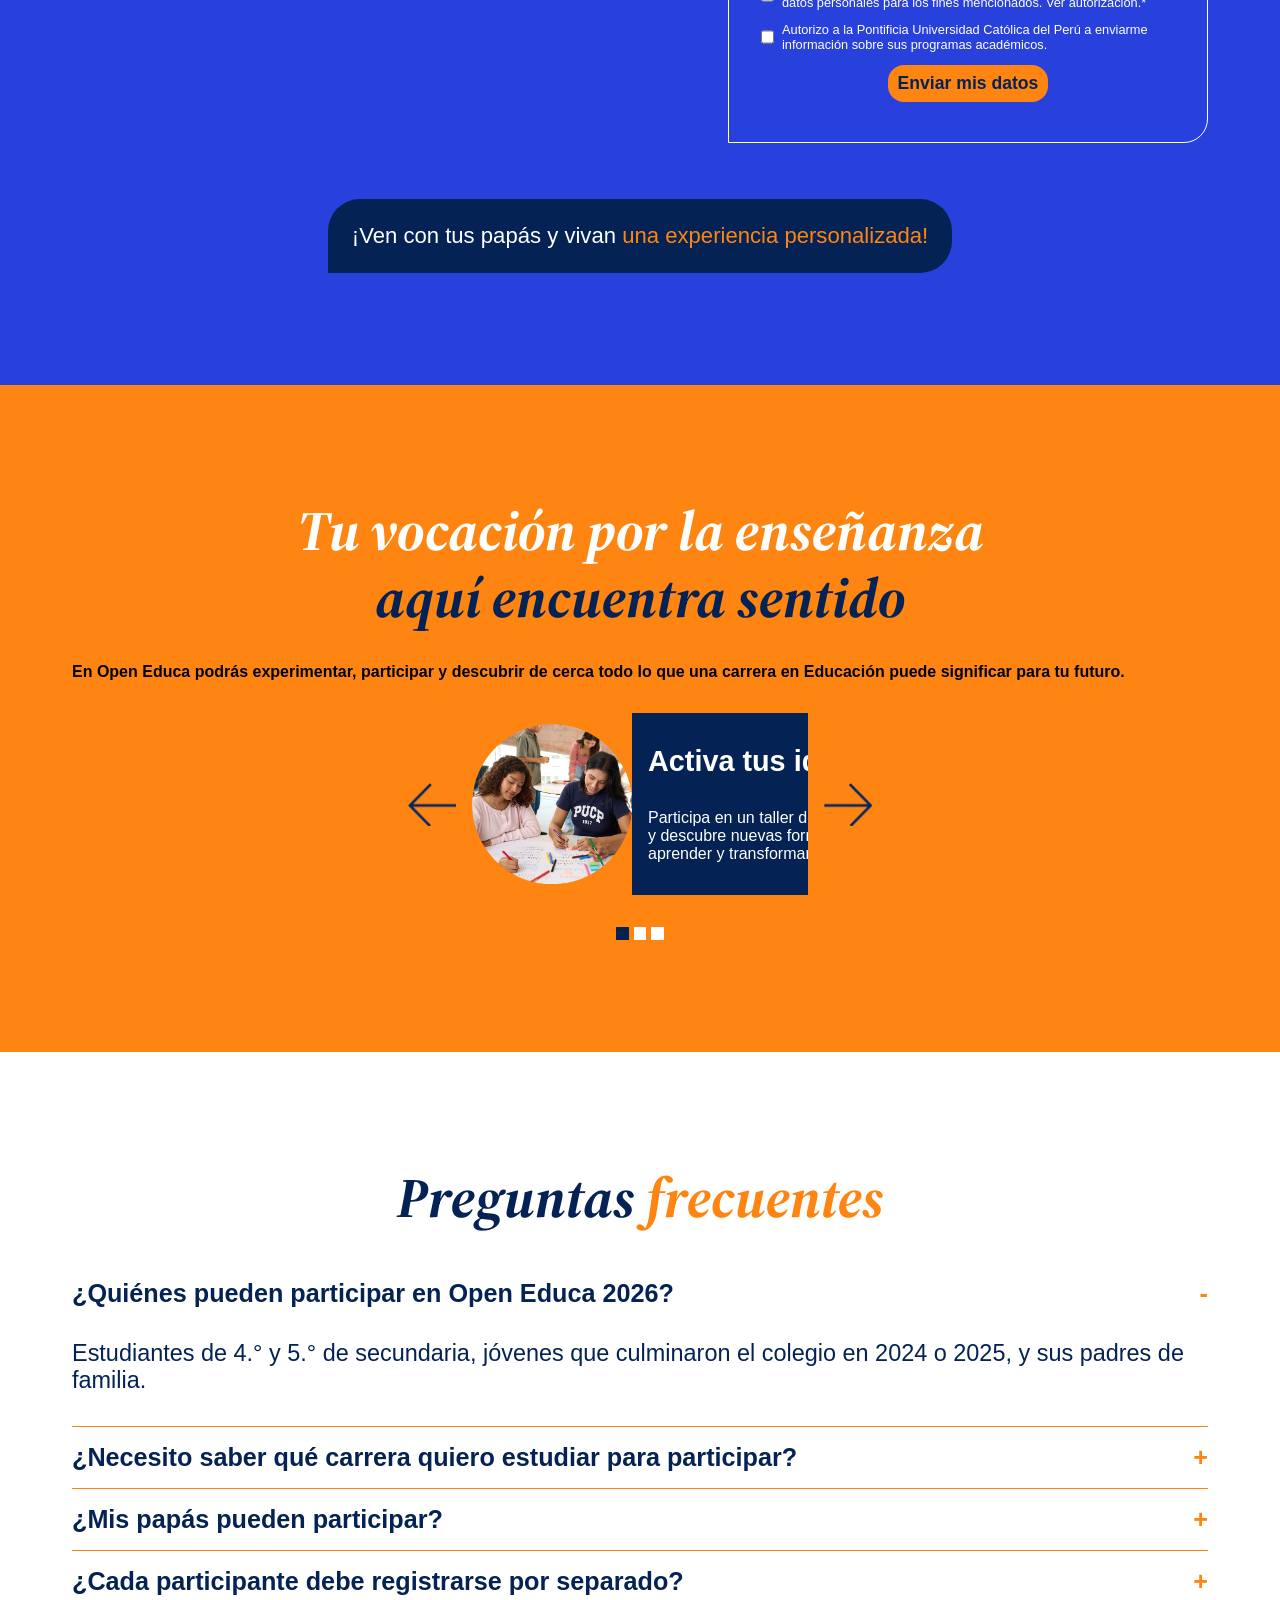
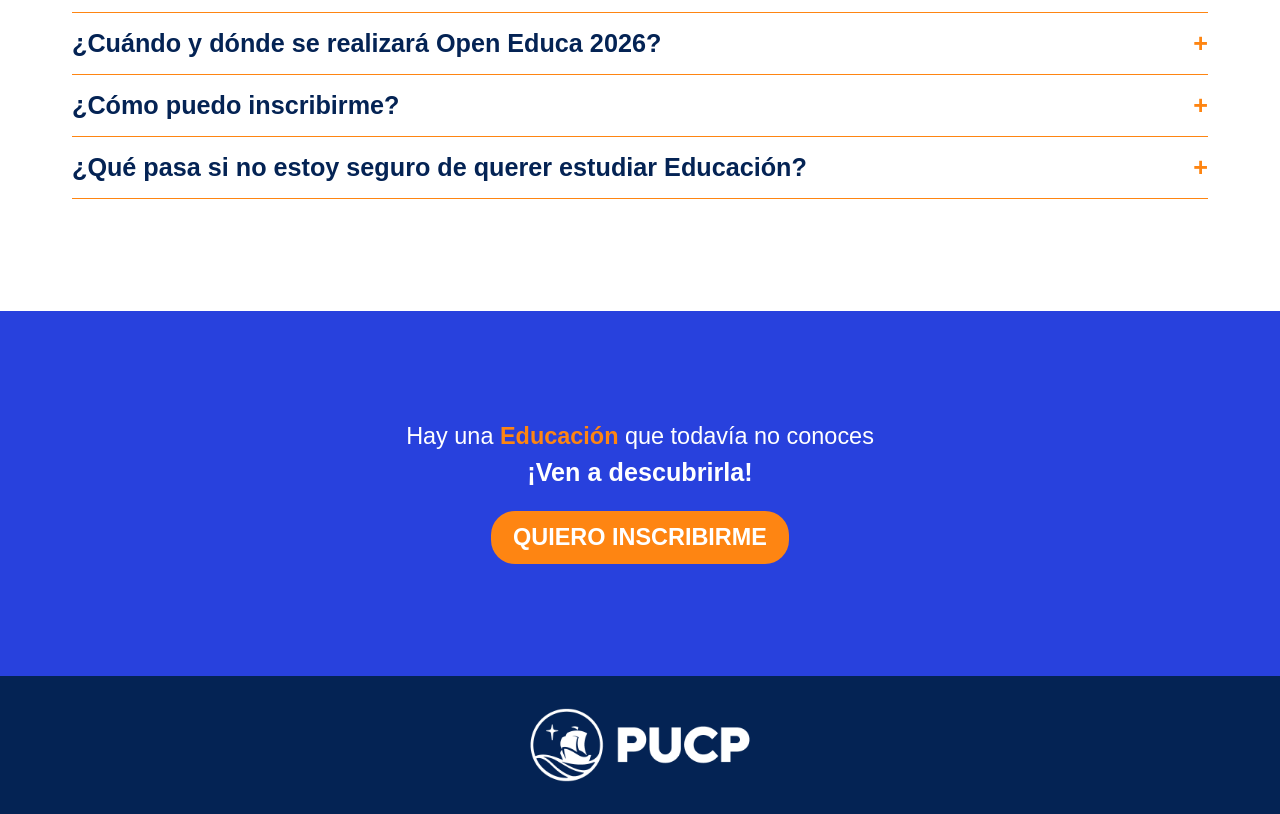
==== commit 1e775926: "update0617180826" ====
--- a/index.html
+++ b/index.html
@@ -130,44 +130,38 @@
         </div>
         <div class="bloque5">
             <div class="bloque5Container">
-                <h3 class="bloque5__title">¿Qué harás en el <span>Open Educa?</span></h3>
+                <h3 class="bloque5__title">Tu vocación por la enseñanza <br> <span>aquí encuentra sentido</span></h3>
+                <h4>En Open Educa podrás experimentar, participar y descubrir de cerca todo lo que una carrera en Educación puede significar para tu futuro.</h4>
                 <div class="bloque5__wrapper">
-                    <div class="bloque5__item">
-                        <h3>10.00 a. m.</h3>
-                        <h4>Registro y bienvenida</h4> 
-                    </div>
-                    <div class="bloque5__item">
-                        <h3>10:10 a. m.</h3>
-                        <h4>Bienvenida en Sala de Conferencias</h4> 
-                    </div>
-                    <div class="bloque5__item">
-                        <h3>10:10 a. m.</h3>
-                        <h4>Presentación de la FAE en Sala de Profesores con padres de familia</h4> 
-                    </div>
-                    <div class="bloque5__item">
-                        <h3>10:15 a. m.</h3>
-                        <h4>Educa Talks</h4> 
-                    </div>
-                    <div class="bloque5__item">
-                        <h3>10:30 a. m.</h3>
-                        <h4>Presentación de la propuesta educativa</h4> 
-                    </div>
-                    <div class="bloque5__item">
-                        <h3>11:00 a. m.</h3>
-                        <h4>Taller de Innovación</h4> 
-                    </div>
-                    <div class="bloque5__item">
-                        <h3>11:40 a. m.</h3>
-                        <h4>Fotografía en las letras de EDUCA</h4> 
-                    </div>
-                    <div class="bloque5__item">
-                        <h3>11:45 a. m.</h3>
-                        <h4>Entrega de loncheras</h4> 
-                    </div>
-                    <div class="bloque5__item">
-                        <h3>11:45 a. m.</h3>
-                        <h4>Tour por el campus</h4> 
-                    </div>
+                    <span class="prev-arrow">
+                        <img src="bloque7-arrow-left.png" alt="Anterior">
+                    </span>
+                    <div class="carousel__viewport">
+                        <div class="carousel__track">
+                            <div class="bloque5__item">
+                                <img src="bloque7-1.png" alt="">
+                                <div class="bloque5Item__text">
+                                    <h3>Activa tus ideas</h3>
+                                    <p>Participa en un taller de innovación y descubre nuevas formas de crear, aprender y transformar.</p>
+                                </div>
+                            </div>
+                            <div class="bloque5__item">
+                                <img src="bloque7-1.png" alt="">
+                                <div class="bloque5Item__text">
+                                    <h3>Activa tus ideas</h3>
+                                    <p>Participa en un taller de innovación y descubre nuevas formas de crear, aprender y transformar.</p>
+                                </div>
+                            </div>
+                        </div>
+                    </div>
+                    <span class="next-arrow">
+                        <img src="bloque7-arrow-right.png" alt="Siguiente">
+                    </span>
+                </div>
+                <div class="pagination">
+                    <span class="dot active"></span>
+                    <span class="dot"></span>
+                    <span></span>
                 </div>
             </div>
         </div>
--- a/style3.css
+++ b/style3.css
@@ -5,17 +5,28 @@
     box-sizing: border-box;
 }
 
+html {
+    scroll-behavior: smooth;
+}
+
 :root {
     --azul: #042354;
     --azul-claro: #2841dd;
     --naranja: #fe8512;
 
-    --texto-96: clamp(2.5rem, 1.8rem + 3.5vw, 6rem);
+    /* --texto-96: clamp(2.5rem, 1.8rem + 3.5vw, 6rem);
     --texto-72: clamp(2rem, 1.5rem + 2.5vw, 4.5rem);
     --texto-69: clamp(1.88rem, 1.39rem + 2.44vw, 4.31rem);
     --texto-40: clamp(1.5rem, 1.3rem + 1vw, 2.5rem);
     --texto-37: clamp(1.38rem, 1.19rem + 0.94vw, 2.31rem);
-    --texto-35: clamp(1.25rem, 1.06rem + 0.94vw, 2.19rem);
+    --texto-35: clamp(1.25rem, 1.06rem + 0.94vw, 2.19rem); */
+
+    --texto-96: clamp(2rem, 1.5rem + 2.5vw, 4.5rem);
+    --texto-72: clamp(1.75rem, 1.425rem + 1.625vw, 3.375rem);
+    --texto-69: clamp(1.625rem, 1.3rem + 1.61vw, 3.23rem);
+    --texto-40: clamp(1.125rem, 0.975rem + 0.75vw, 1.875rem);
+    --texto-37: clamp(1.06rem, 0.93rem + 0.67vw, 1.73rem);
+    --texto-35: clamp(1rem, 0.87rem + 0.64vw, 1.64rem);
 }
 
 p, h1, h2, h3, h4, h5 {
@@ -382,9 +393,9 @@
 .bloque3__disclaimer__inner {
     background-color: var(--azul);
     padding: 1.5rem;
-    border-top-left-radius: 1rem;
-    border-top-right-radius: 1rem;
-    border-bottom-right-radius: 1rem;
+    border-top-left-radius: 2rem;
+    border-top-right-radius: 2rem;
+    border-bottom-right-radius: 2rem;
 }
 
 .bloque3__disclaimer__inner p {
@@ -429,44 +440,72 @@
 }
 
 .bloque5__wrapper {
-    /* background-color: green; */
+    display: flex;
+    /* flex-direction: column; */
+    column-gap: 1rem;
+    align-items: center;
+    /* overflow: hidden; */
+    justify-content: center;
+}
+
+.carousel__viewport {
+    width: 21rem; 
+    overflow: hidden;
+}
+
+.carousel__track {
+    display: flex;
+    transition: transform 0.4s ease-in-out; /* Esta es la magia del deslizamiento */
+}
+
+.bloque5__item {
+    display: flex;
+    width: 21rem;
+    flex-shrink: 0;
+}
+
+.bloque5__item img {
+    width: 10rem;
+    object-fit: contain;
+}
+
+.bloque5Item__text {
+    background-color: var(--azul);
+    color: white;
+    font-family: "TTNorms2";
+    font-size: 1rem;
     display: flex;
     flex-direction: column;
-    row-gap: .7rem;
-}
-
-.bloque5__item {
-    display: flex;
-    column-gap: .7rem;
-}
-
-.bloque5__item h3 {
+    row-gap: .5rem;
+    padding: 2rem 1rem 2rem 1rem;
+}
+
+.bloque5__wrapper span {
+    display: flex;
+    align-items: center;
+}
+
+.bloque5__wrapper span img {
+    width: 3rem;
+    cursor: pointer;
+}
+
+.pagination {
+    display: flex;
+    height: auto;
+    justify-content: center;
+    column-gap: .3rem;
+}
+
+.pagination span {
+    width: .8rem;
+    height: .8rem;
+    background-color: white;
+    cursor: pointer;
+}
+
+.pagination span.active {
     background-color: var(--azul);
-    color: white;
-    min-width: 5rem;
-    text-align: center;
-    font-weight: 300;
-    font-size: .8rem;
-    min-height: 2.3rem;
-    align-items: center;
-    display: flex;
-    justify-content: center;
-    border-top-left-radius: 1rem;
-    border-top-right-radius: 1rem;
-    border-bottom-left-radius: 1rem;
-}
-
-.bloque5__item h4 {
-    font-weight: 400;
-    background-color: white;
-    color: var(--azul);
-    display: flex;
-    align-items: center;
-    justify-content: center;
-    width: 100%;
-    padding: .3rem 0;
-    text-align: center;
-    border-radius: .7rem;
 }
 
 .bloque6 {
@@ -480,6 +519,7 @@
     display: flex;
     flex-direction: column;
     row-gap: 1rem;
+    color: var(--azul);
 }
 
 .bloque6__item {
@@ -489,6 +529,7 @@
 
 .bloque5__title {
     font-size: var(--texto-96);
+    /* color: var(--azul); */
     line-height: 1.2;
     font-family: "Source Serif 4", serif;
     font-style: italic;
@@ -579,6 +620,7 @@
     color: white;
     font-weight: 700;
     font-size: var(--texto-37);
+    cursor: pointer;
 }
 
 footer {
@@ -706,11 +748,11 @@
     }
 
     .bloque1Content__dataBottom p {
-        margin-top: 12vmax;
+        margin-top: 13vmax;
         margin-right: 1vmax;
         font-size: 2vmax;
         color: white;
-        line-height: 1.4;
+        line-height: 2.8rem;
     }
 
     .bloque1Content__dataBottom p span {
@@ -736,6 +778,7 @@
     .bloque3Container__content {
         flex-direction: row;
         column-gap: 5rem;
+        /* align-items: center; */
     }
 
     /* .bloque3__data h2 {
@@ -840,9 +883,6 @@
     /* .bloque6Item__pregunta h4 {
         font-size: 1.7rem;
     } */
-    .bloque6Item__respuesta {
-        /* max-height: 50rem; */
-    }
     /* .bloque6Item__pregunta span {
         font-size: 3rem;
     }
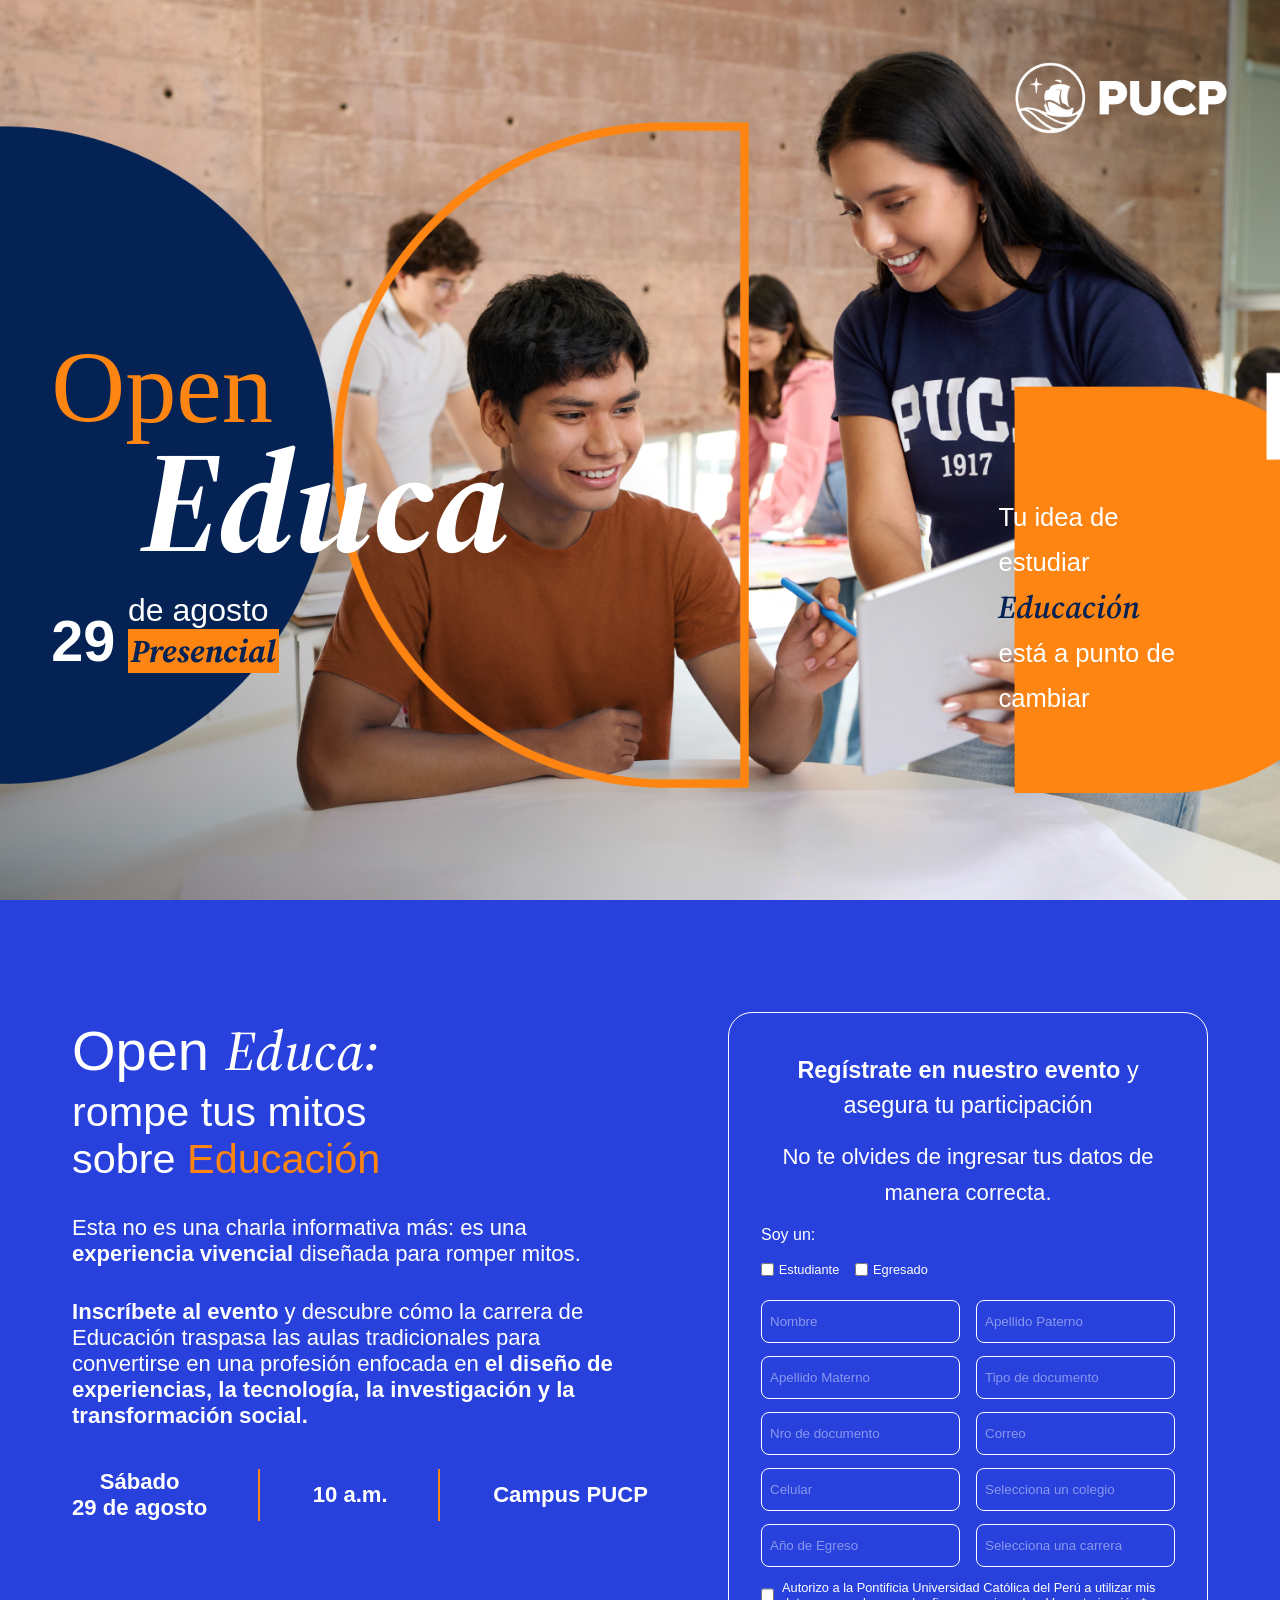
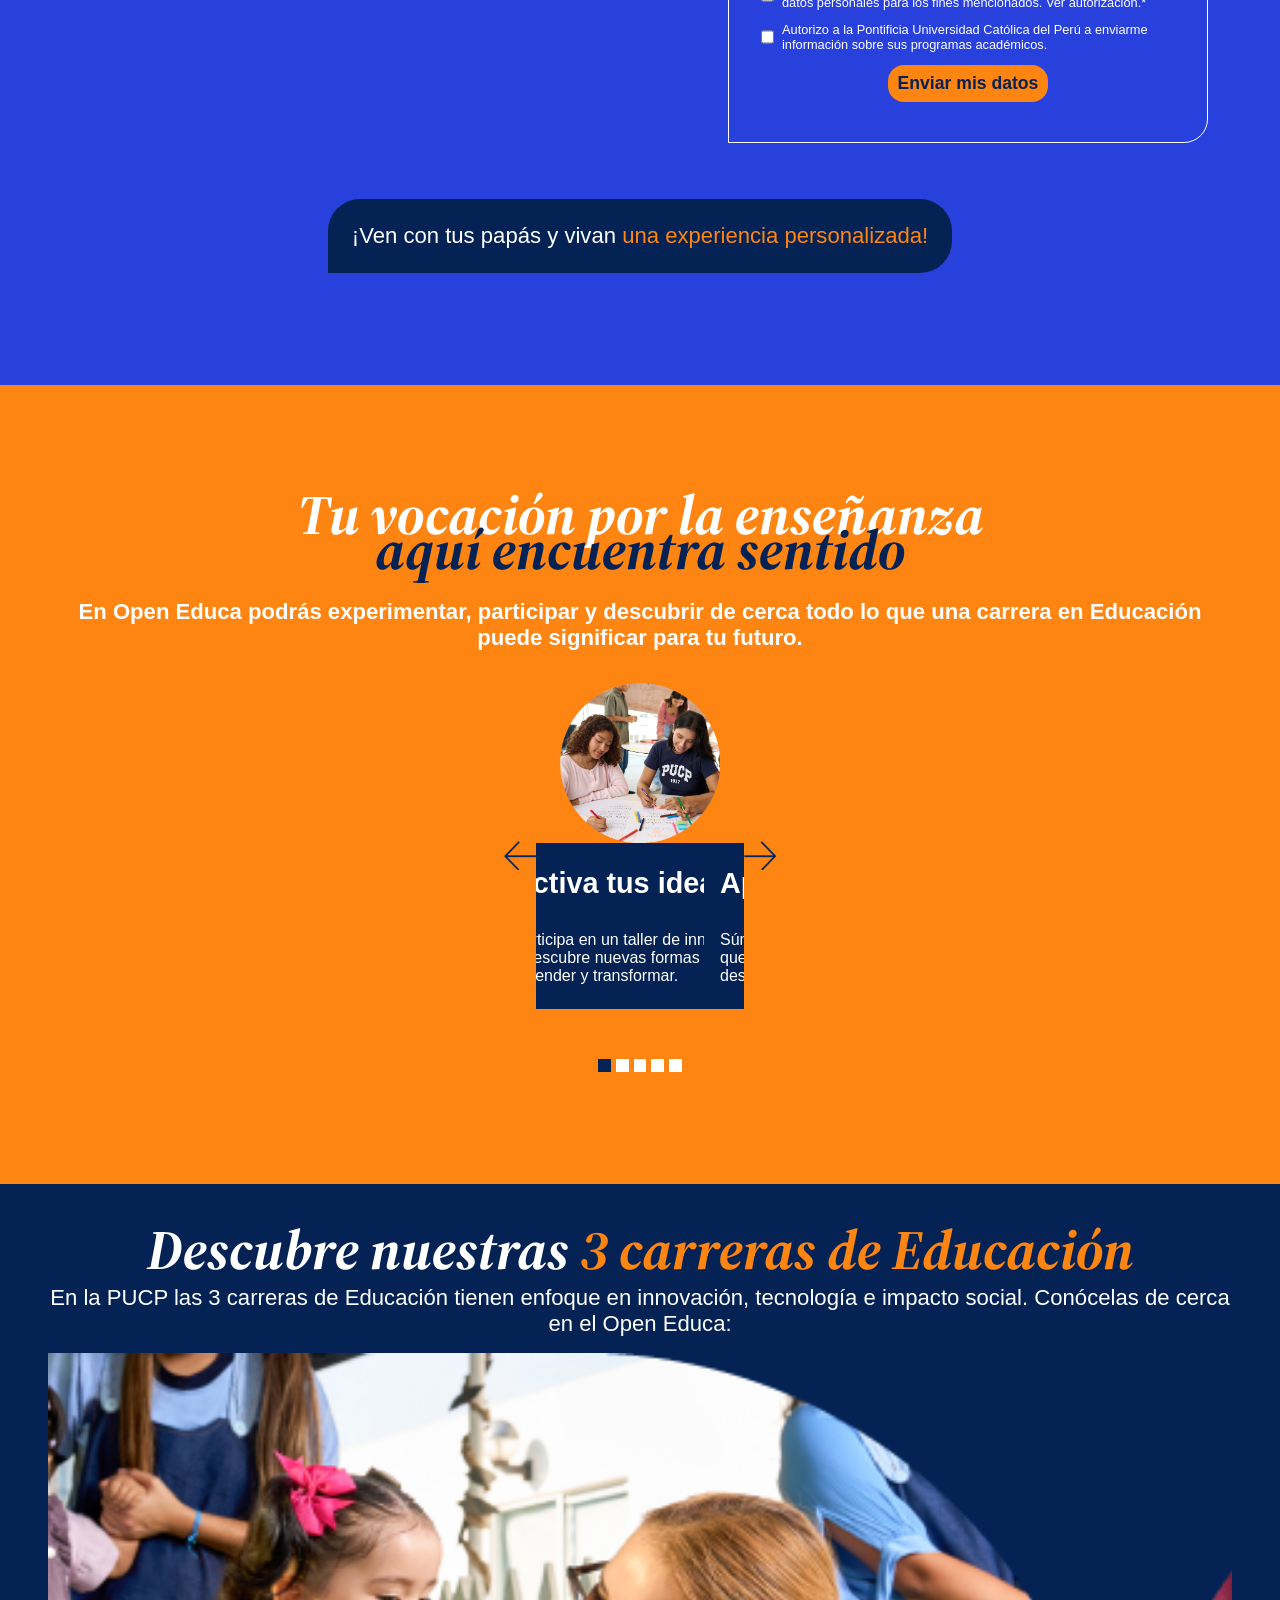
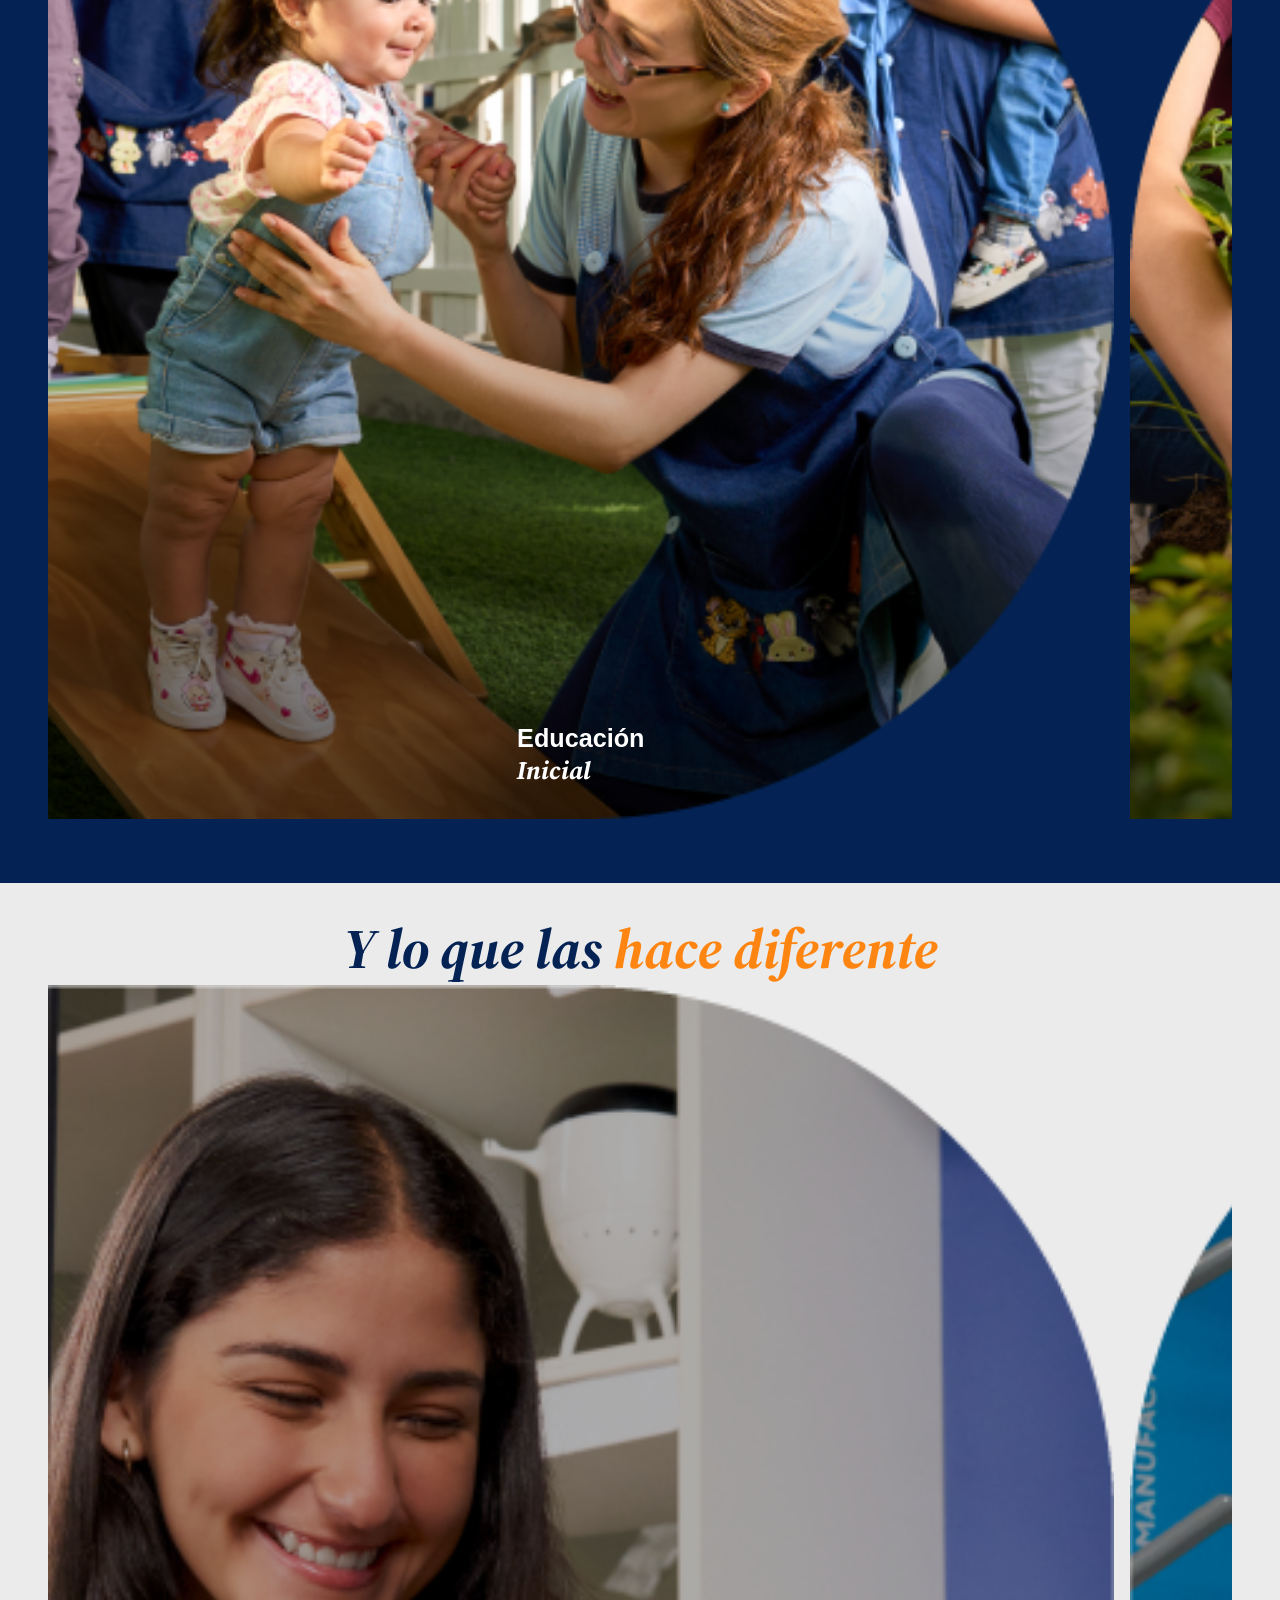
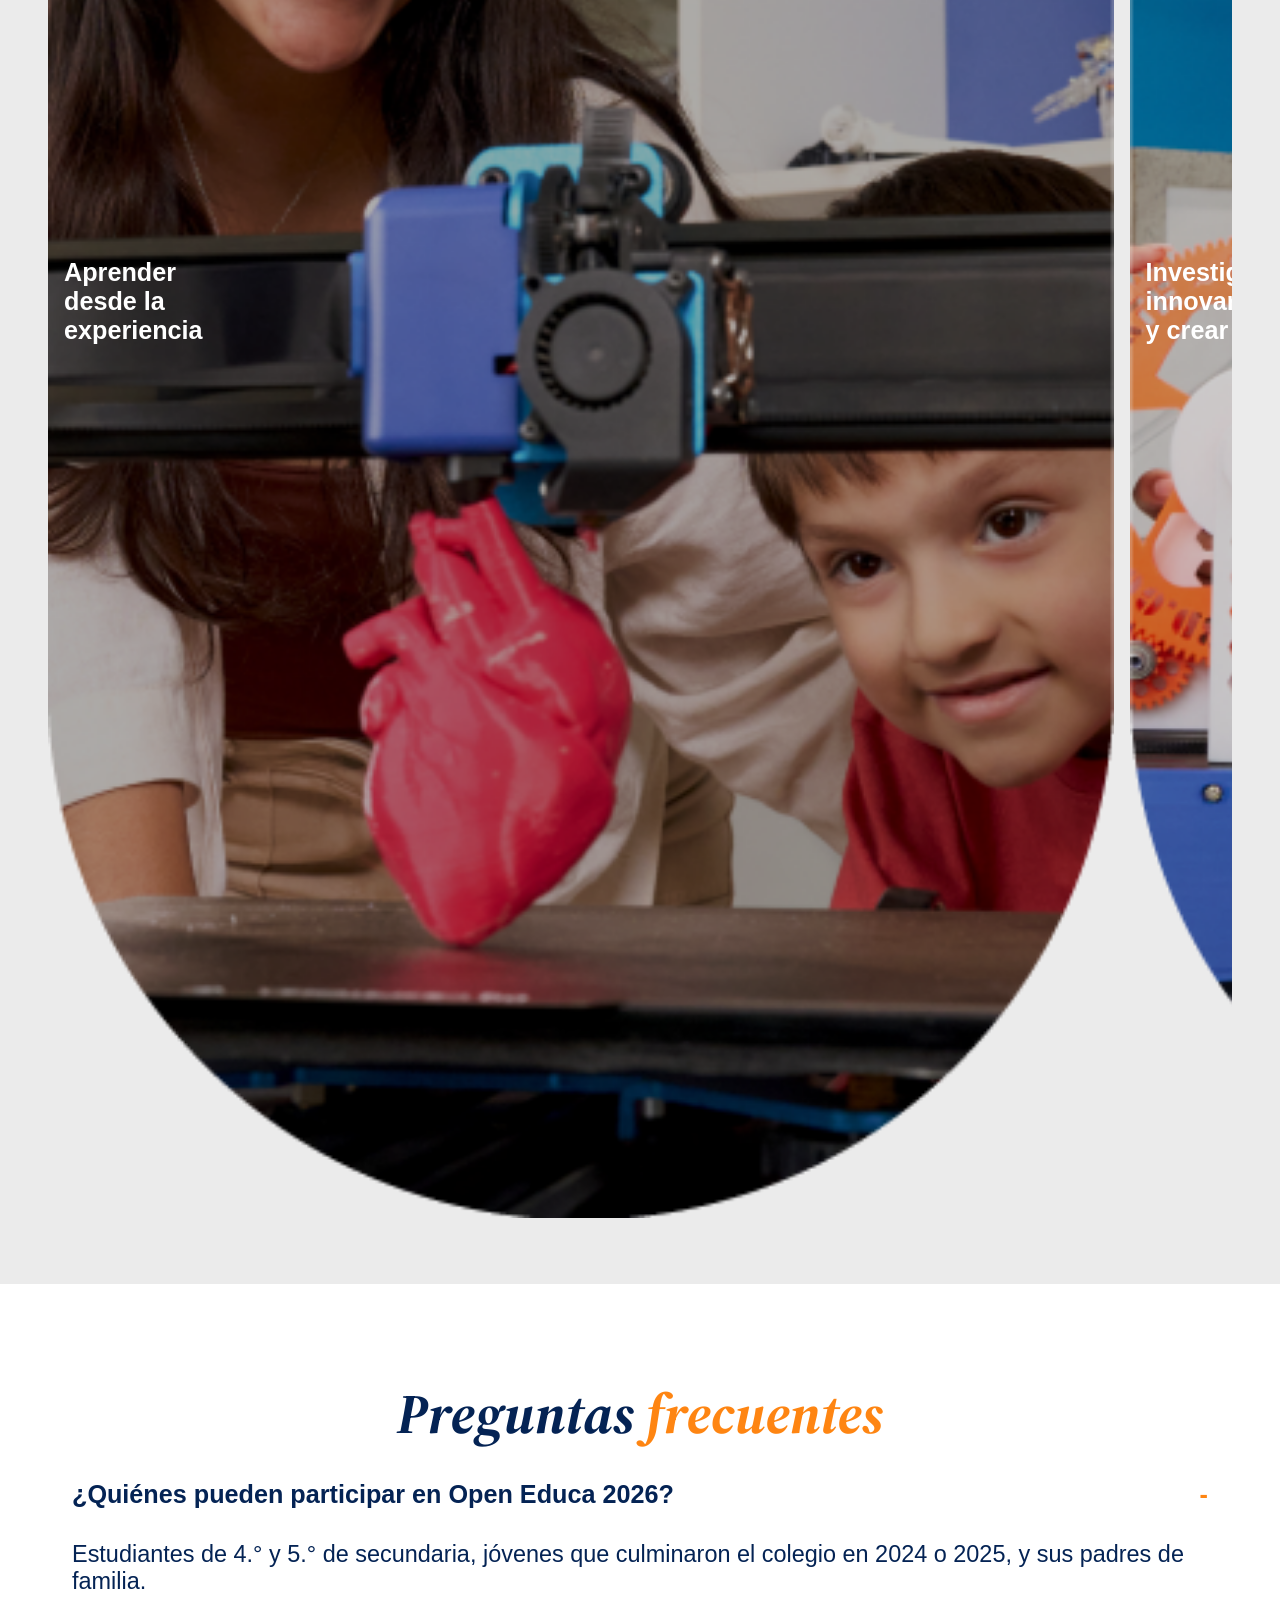
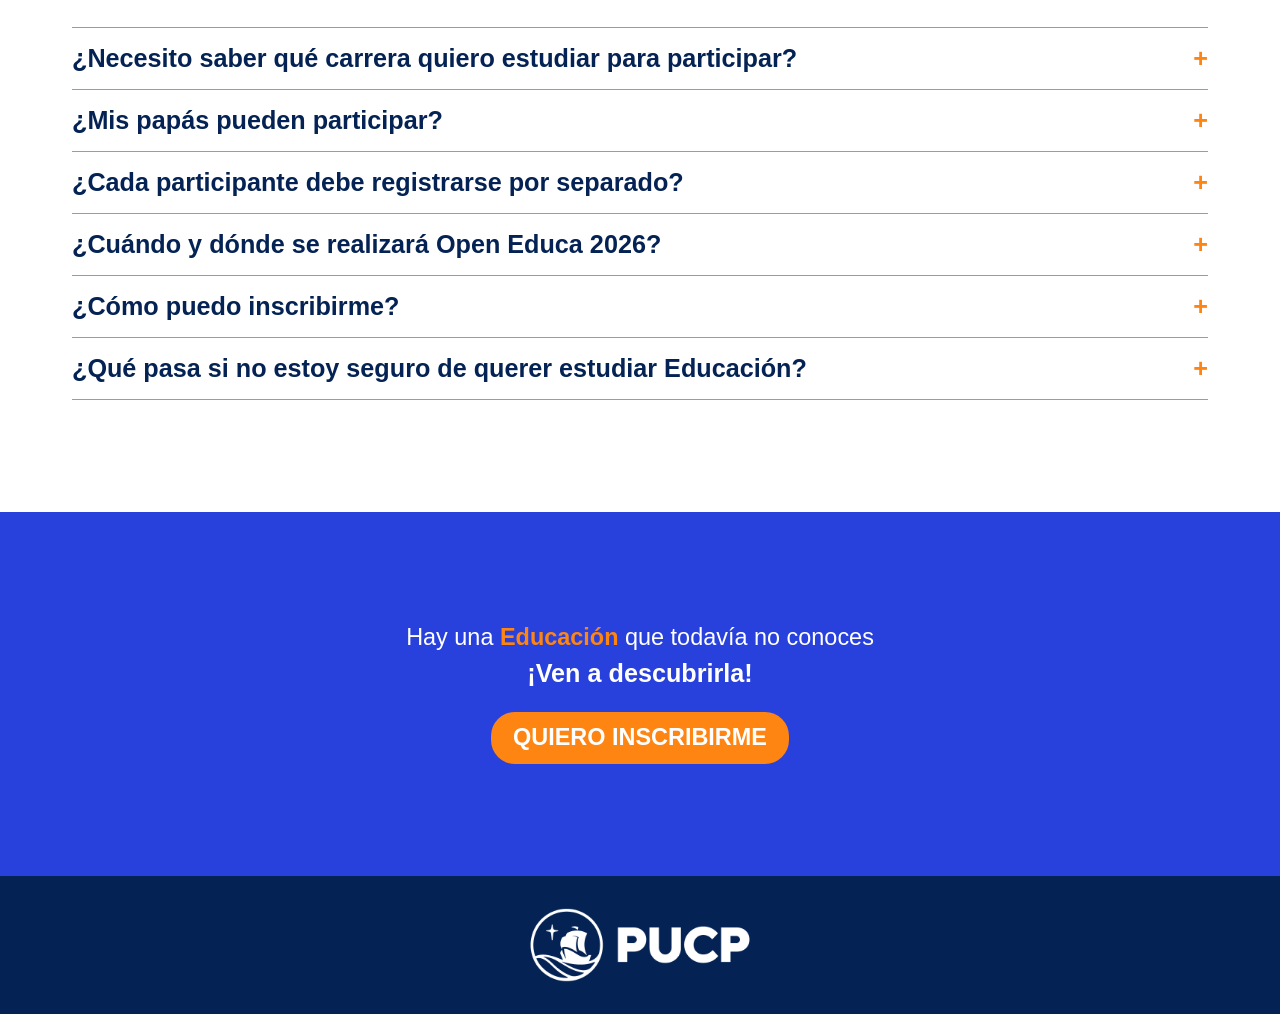
==== commit 64ab4bb3: "update1729180826" ====
--- a/index.html
+++ b/index.html
@@ -146,10 +146,31 @@
                                 </div>
                             </div>
                             <div class="bloque5__item">
-                                <img src="bloque7-1.png" alt="">
-                                <div class="bloque5Item__text">
-                                    <h3>Activa tus ideas</h3>
-                                    <p>Participa en un taller de innovación y descubre nuevas formas de crear, aprender y transformar.</p>
+                                <img src="bloque7-2.png" alt="">
+                                <div class="bloque5Item__text bloque5Item__text--two">
+                                    <h3>Aprende haciendo</h3>
+                                    <p>Súmate a dinámicas participativas que te permitirán vivir la Educación desde una perspectiva diferente</p>
+                                </div>
+                            </div>
+                            <div class="bloque5__item">
+                                <img src="bloque7-3.png" alt="">
+                                <div class="bloque5Item__text bloque5Item__text--three">
+                                    <h3>Encuentra tu carrera</h3>
+                                    <p>Conoce las 3 carreras de Educación PUCP y descubre cuál conecta mejor con tus intereses.</p>
+                                </div>
+                            </div>
+                            <div class="bloque5__item">
+                                <img src="bloque7-4.png" alt="">
+                                <div class="bloque5Item__text bloque5Item__text--four">
+                                    <h3>Decidan en familia</h3>
+                                    <p>Tus padres tendrán una charla especialmente para ellos, donde podrán conocer mejor la propuesta y resolver sus dudas.</p>
+                                </div>
+                            </div>
+                            <div class="bloque5__item">
+                                <img src="bloque7-5.png" alt="">
+                                <div class="bloque5Item__text bloque5Item__text--five">
+                                    <h3>Vive el campus</h3>
+                                    <p>Recorre la Facultad de Educación PUCP, conoce sus espacios y empieza a imaginar cómo sería tu experiencia universitaria aquí.</p>
                                 </div>
                             </div>
                         </div>
@@ -161,7 +182,104 @@
                 <div class="pagination">
                     <span class="dot active"></span>
                     <span class="dot"></span>
-                    <span></span>
+                    <span class="dot"></span>
+                    <span class="dot"></span>
+                    <span class="dot"></span>
+                </div>
+            </div>
+        </div>
+        <div class="bloque9">
+            <div class="bloque9Container">
+                <h2 class="bloque9-diferencia__title">Descubre nuestras <span>3 carreras de Educación</span></h2>
+                <h4>En la PUCP las 3 carreras de Educación tienen enfoque en innovación, tecnología e impacto social. Conócelas de cerca en el Open Educa:</h4>
+                <div class="bloque9Carousel">
+                    <div class="bloque9Item">
+                        <div class="bloque9Item__front">
+                            <img src="bloque3-image1.png" alt="">
+                            <h3>Educación <br><span>Inicial</span></h3>
+                        </div>
+                        <div class="bloque9Item__back">
+                            <img src="back1.png" alt="">
+                            <h3>Diseña entornos motivadores y creativos reconociendo al niño como el verdadero protagonista de su aprendizaje.</h3>
+                        </div>
+                    </div>
+                    <div class="bloque9Item">
+                        <div class="bloque9Item__front">
+                            <img src="bloque3-image2.png" alt="">
+                            <h3>Educación <br><span>Primaria</span></h3>
+                        </div>
+                        <div class="bloque9Item__back">
+                            <img src="back2.png" alt="">
+                            <h3>Desarrolla propuestas educativas e inclusivas con metodologías pedagógicas actuales y herramientas digitales.</h3>
+                        </div>
+                    </div>
+                    <div class="bloque9Item">
+                        <div class="bloque9Item__front">
+                            <img src="bloque3-image3.png" alt="">
+                            <h3>Educación <br><span>Secundaria</span></h3>
+                        </div>
+                        <div class="bloque9Item__back">
+                            <img src="back3.png" alt="">
+                            <h3>Conecta con los adolescentes a través de la investigación, el acompañamiento continuo y la tecnología pedagógica.</h3>
+                        </div>
+                    </div>
+                </div>
+            </div>
+        </div>
+        <div class="bloque8">
+            <div class="bloque8Container">
+                <h2 class="bloque-diferencia__title">Y lo que las <span>hace diferente</span></h2>
+                <div class="bloque8Carousel">
+                    <div class="bloque8Item">
+                        <div class="bloque8Item__front">
+                            <img src="bloque8-front-1.png" alt="">
+                            <h3 class="bloque8Front__text">Aprender <br> desde la <br> <b>experiencia</b></h3>
+                        </div>
+                        <div class="bloque8Item__back">
+                            <img src="bloque8-back-1.png" alt="">
+                            <h3>Acércate a espacios educativos desde los primeros ciclos y conecta lo que aprendes con desafíos reales.</h3>
+                        </div>
+                    </div>
+                    <div class="bloque8Item">
+                        <div class="bloque8Item__front">
+                            <img src="bloque8-front-2.png" alt="">
+                            <h3 class="bloque8Front__text">Investigar, <br> innovar <br> <b>y crear</b></h3>
+                        </div>
+                        <div class="bloque8Item__back">
+                            <img src="bloque8-back-2.png" alt="">
+                            <h3>Desarrolla nuevas formas de aprender y enseñar integrando investigación, creatividad, innovación y tecnología.</h3>
+                        </div>
+                    </div>
+                    <div class="bloque8Item">
+                        <div class="bloque8Item__front">
+                            <img src="bloque8-front-3.png" alt="">
+                            <h3 class="bloque8Front__text">Ampliar <br> tu mirada <br> <b>al mundo</b></h3>
+                        </div>
+                        <div class="bloque8Item__back">
+                            <img src="bloque8-back-3.png" alt="">
+                            <h3>Accede a oportunidades de intercambio internacional y enriquece tu formación con otras culturas y perspectivas educativas.</h3>
+                        </div>
+                    </div>
+                    <div class="bloque8Item">
+                        <div class="bloque8Item__front">
+                            <img src="bloque8-front-4.png" alt="">
+                            <h3 class="bloque8Front__text">Transformar <br> más allá <br> <b>del aula</b></h3>
+                        </div>
+                        <div class="bloque8Item__back">
+                            <img src="bloque8-back-4.png" alt="">
+                            <h3>Prepárate para desarrollar proyectos, crear experiencias y contenidos, investigar, gestionar e impulsar soluciones para distintos espacios educativos.</h3>
+                        </div>
+                    </div>
+                    <div class="bloque8Item">
+                        <div class="bloque8Item__front">
+                            <img src="bloque8-front-5.png" alt="">
+                            <h3 class="bloque8Front__text">Educación <br> <b>PUCP</b></h3>
+                        </div>
+                        <div class="bloque8Item__back">
+                            <img src="bloque8-back-5.png" alt="">
+                            <h3>N.° 1 en el Perú según QS by Subject 2026.</h3>
+                        </div>
+                    </div>
                 </div>
             </div>
         </div>
--- a/style3.css
+++ b/style3.css
@@ -13,13 +13,6 @@
     --azul: #042354;
     --azul-claro: #2841dd;
     --naranja: #fe8512;
-
-    /* --texto-96: clamp(2.5rem, 1.8rem + 3.5vw, 6rem);
-    --texto-72: clamp(2rem, 1.5rem + 2.5vw, 4.5rem);
-    --texto-69: clamp(1.88rem, 1.39rem + 2.44vw, 4.31rem);
-    --texto-40: clamp(1.5rem, 1.3rem + 1vw, 2.5rem);
-    --texto-37: clamp(1.38rem, 1.19rem + 0.94vw, 2.31rem);
-    --texto-35: clamp(1.25rem, 1.06rem + 0.94vw, 2.19rem); */
 
     --texto-96: clamp(2rem, 1.5rem + 2.5vw, 4.5rem);
     --texto-72: clamp(1.75rem, 1.425rem + 1.625vw, 3.375rem);
@@ -422,15 +415,22 @@
     display: flex;
     flex-direction: column;
     row-gap: 2rem;
+    width: 100%;
 }
 
 .bloque5Container .bloque5__title {
     font-size: var(--texto-96);
     font-family: "Source Serif 4", serif;
     font-style: italic;
-    line-height: 1.2;
+    line-height: 2.2rem;
     text-align: center;
     color: white;
+}
+
+.bloque5Container h4 {
+    color: white;
+    text-align: center;
+    font-size: var(--texto-35);
 }
 
 .bloque5Container .bloque5__title span {
@@ -442,14 +442,14 @@
 .bloque5__wrapper {
     display: flex;
     /* flex-direction: column; */
-    column-gap: 1rem;
+    /* column-gap: 1rem; */
     align-items: center;
     /* overflow: hidden; */
     justify-content: center;
 }
 
 .carousel__viewport {
-    width: 21rem; 
+    width: 13rem; 
     overflow: hidden;
 }
 
@@ -460,8 +460,12 @@
 
 .bloque5__item {
     display: flex;
-    width: 21rem;
+    width: 13rem;
     flex-shrink: 0;
+    flex-direction: column;
+    align-items: center;
+    padding: 0 1rem;
+    /* row-gap: 1rem; */
 }
 
 .bloque5__item img {
@@ -477,7 +481,7 @@
     display: flex;
     flex-direction: column;
     row-gap: .5rem;
-    padding: 2rem 1rem 2rem 1rem;
+    padding: 1.5rem 1rem 1.5rem 1rem;
 }
 
 .bloque5__wrapper span {
@@ -486,7 +490,7 @@
 }
 
 .bloque5__wrapper span img {
-    width: 3rem;
+    width: 2rem;
     cursor: pointer;
 }
 
@@ -530,7 +534,7 @@
 .bloque5__title {
     font-size: var(--texto-96);
     /* color: var(--azul); */
-    line-height: 1.2;
+    line-height: 2.2rem;
     font-family: "Source Serif 4", serif;
     font-style: italic;
     text-align: center;
@@ -621,6 +625,258 @@
     font-weight: 700;
     font-size: var(--texto-37);
     cursor: pointer;
+}
+
+.bloque8 {
+    background-color: #ebebeb;
+    padding: 3rem;
+}
+
+.bloque8Container {
+    width: 100%;
+    display: flex;
+    flex-direction: column;
+    row-gap: 1rem;
+}
+
+.bloque-diferencia__title {
+    font-size: var(--texto-96);
+    line-height: 2.3rem;
+    font-family: "Source Serif 4", serif;
+    font-style: italic;
+    text-align: center;
+    color: var(--azul);
+}
+
+.bloque-diferencia__title span {
+    font-family: "Source Serif 4", serif;
+    font-style: italic;
+    color: var(--naranja);
+}
+
+.bloque8Carousel {
+    width: 100%;
+    perspective: 1000px;
+
+    /* Lo convertimos en un carrusel horizontal */
+    display: flex;
+    gap: 1rem;
+    overflow-x: auto;
+    scroll-snap-type: x mandatory;
+    scroll-behavior: smooth;
+    padding-bottom: 1rem; /* Espacio extra para que no se corte feo abajo */
+    
+    /* Ocultamos la barra de scroll nativa para un look más limpio */
+    -ms-overflow-style: none;  
+    scrollbar-width: none;
+}
+
+.bloque8Carousel::-webkit-scrollbar {
+    display: none;
+}
+
+.bloque8Item {
+    position: relative;
+    transform-style: preserve-3d; 
+    transition: transform 0.8s cubic-bezier(0.4, 0.2, 0.2, 1);
+    cursor: pointer;
+    display: grid;
+
+    /* En móvil, cada ítem ocupa casi toda la pantalla (90%) */
+    /* El flex-shrink: 0 evita que se aplasten entre sí */
+    flex: 0 0 90%; 
+    scroll-snap-align: center; /* Hace que se centre automáticamente al deslizar */
+}
+
+.bloque8Item.is-flipped {
+    transform: rotateY(180deg);
+}
+
+.bloque8Item__front, 
+.bloque8Item__back {
+    grid-area: 1 / 1; /* Ambos elementos ocupan exactamente la misma celda del grid */
+    -webkit-backface-visibility: hidden;
+    backface-visibility: hidden; /* Oculta la cara cuando está de espaldas */
+    
+    /* Tus estilos originales se mantienen */
+    display: flex;
+    align-items: center;
+    position: relative;
+}
+
+.bloque8Item__front {
+    height: auto;
+    display: flex;
+    align-items: center;
+    position: relative;
+}
+
+.bloque8Item__front img {
+    object-fit: contain;
+    height: auto;
+    width: 100%;
+}
+
+.bloque8Item__front h3 {
+    position: absolute;
+    left: 1rem;
+    font-size: var(--texto-40);
+    color: white;
+}
+
+.bloque8Item__back {
+    height: auto;
+    display: flex;
+    align-items: center;
+    position: relative;
+    transform: rotateY(180deg);
+}
+
+.bloque8Item__back img {
+    object-fit: contain;
+    height: auto;
+    width: 100%;
+}
+
+.bloque8Item__back h3 {
+    position: absolute;
+    padding: 0 .5rem;
+    font-size: var(--texto-40);
+    color: var(--azul);
+    text-align: center;
+}
+
+.bloque9 {
+    background-color: var(--azul);
+    padding: 3rem;
+}
+
+.bloque9Container {
+    width: 100%;
+    display: flex;
+    flex-direction: column;
+    row-gap: 1rem;
+}
+
+.bloque9Container h4 {
+    color: white;
+    text-align: center;
+    font-size: var(--texto-35);
+    font-weight: 400;
+}
+
+.bloque9-diferencia__title {
+    font-size: var(--texto-96);
+    line-height: 2.3rem;
+    font-family: "Source Serif 4", serif;
+    font-style: italic;
+    text-align: center;
+    color: white;
+}
+
+.bloque9-diferencia__title span {
+    font-family: "Source Serif 4", serif;
+    font-style: italic;
+    color: var(--naranja);
+}
+
+.bloque9Carousel {
+    width: 100%;
+    perspective: 1000px;
+
+    /* Lo convertimos en un carrusel horizontal */
+    display: flex;
+    gap: 1rem;
+    overflow-x: auto;
+    scroll-snap-type: x mandatory;
+    scroll-behavior: smooth;
+    padding-bottom: 1rem; /* Espacio extra para que no se corte feo abajo */
+    
+    /* Ocultamos la barra de scroll nativa para un look más limpio */
+    -ms-overflow-style: none;  
+    scrollbar-width: none;
+}
+
+.bloque9Carousel::-webkit-scrollbar {
+    display: none;
+}
+
+.bloque9Item {
+    position: relative;
+    transform-style: preserve-3d; 
+    transition: transform 0.8s cubic-bezier(0.4, 0.2, 0.2, 1);
+    cursor: pointer;
+    display: grid;
+
+    /* En móvil, cada ítem ocupa casi toda la pantalla (90%) */
+    /* El flex-shrink: 0 evita que se aplasten entre sí */
+    flex: 0 0 90%; 
+    scroll-snap-align: center; /* Hace que se centre automáticamente al deslizar */
+}
+
+.bloque9Item.is-flipped {
+    transform: rotateY(180deg);
+}
+
+.bloque9Item__front, 
+.bloque9Item__back {
+    grid-area: 1 / 1; /* Ambos elementos ocupan exactamente la misma celda del grid */
+    -webkit-backface-visibility: hidden;
+    backface-visibility: hidden; /* Oculta la cara cuando está de espaldas */
+    
+    /* Tus estilos originales se mantienen */
+    display: flex;
+    align-items: center;
+    position: relative;
+}
+
+.bloque9Item__front {
+    height: auto;
+    display: flex;
+    align-items: flex-end;
+    position: relative;
+    justify-content: center;
+}
+
+.bloque9Item__front img {
+    object-fit: contain;
+    height: auto;
+    width: 100%;
+}
+
+.bloque9Item__front h3 {
+    position: absolute;
+    /* left: 1rem; */
+    font-size: var(--texto-40);
+    color: white;
+    bottom: 2rem;
+}
+
+.bloque9Item__front h3 span {
+    font-family: "Source Serif 4", serif;
+    font-style: italic;
+}
+
+.bloque9Item__back {
+    height: auto;
+    display: flex;
+    align-items: center;
+    position: relative;
+    transform: rotateY(180deg);
+}
+
+.bloque9Item__back img {
+    object-fit: contain;
+    height: auto;
+    width: 100%;
+}
+
+.bloque9Item__back h3 {
+    position: absolute;
+    padding: 0 .5rem;
+    font-size: var(--texto-40);
+    color: var(--azul);
+    text-align: center;
 }
 
 footer {
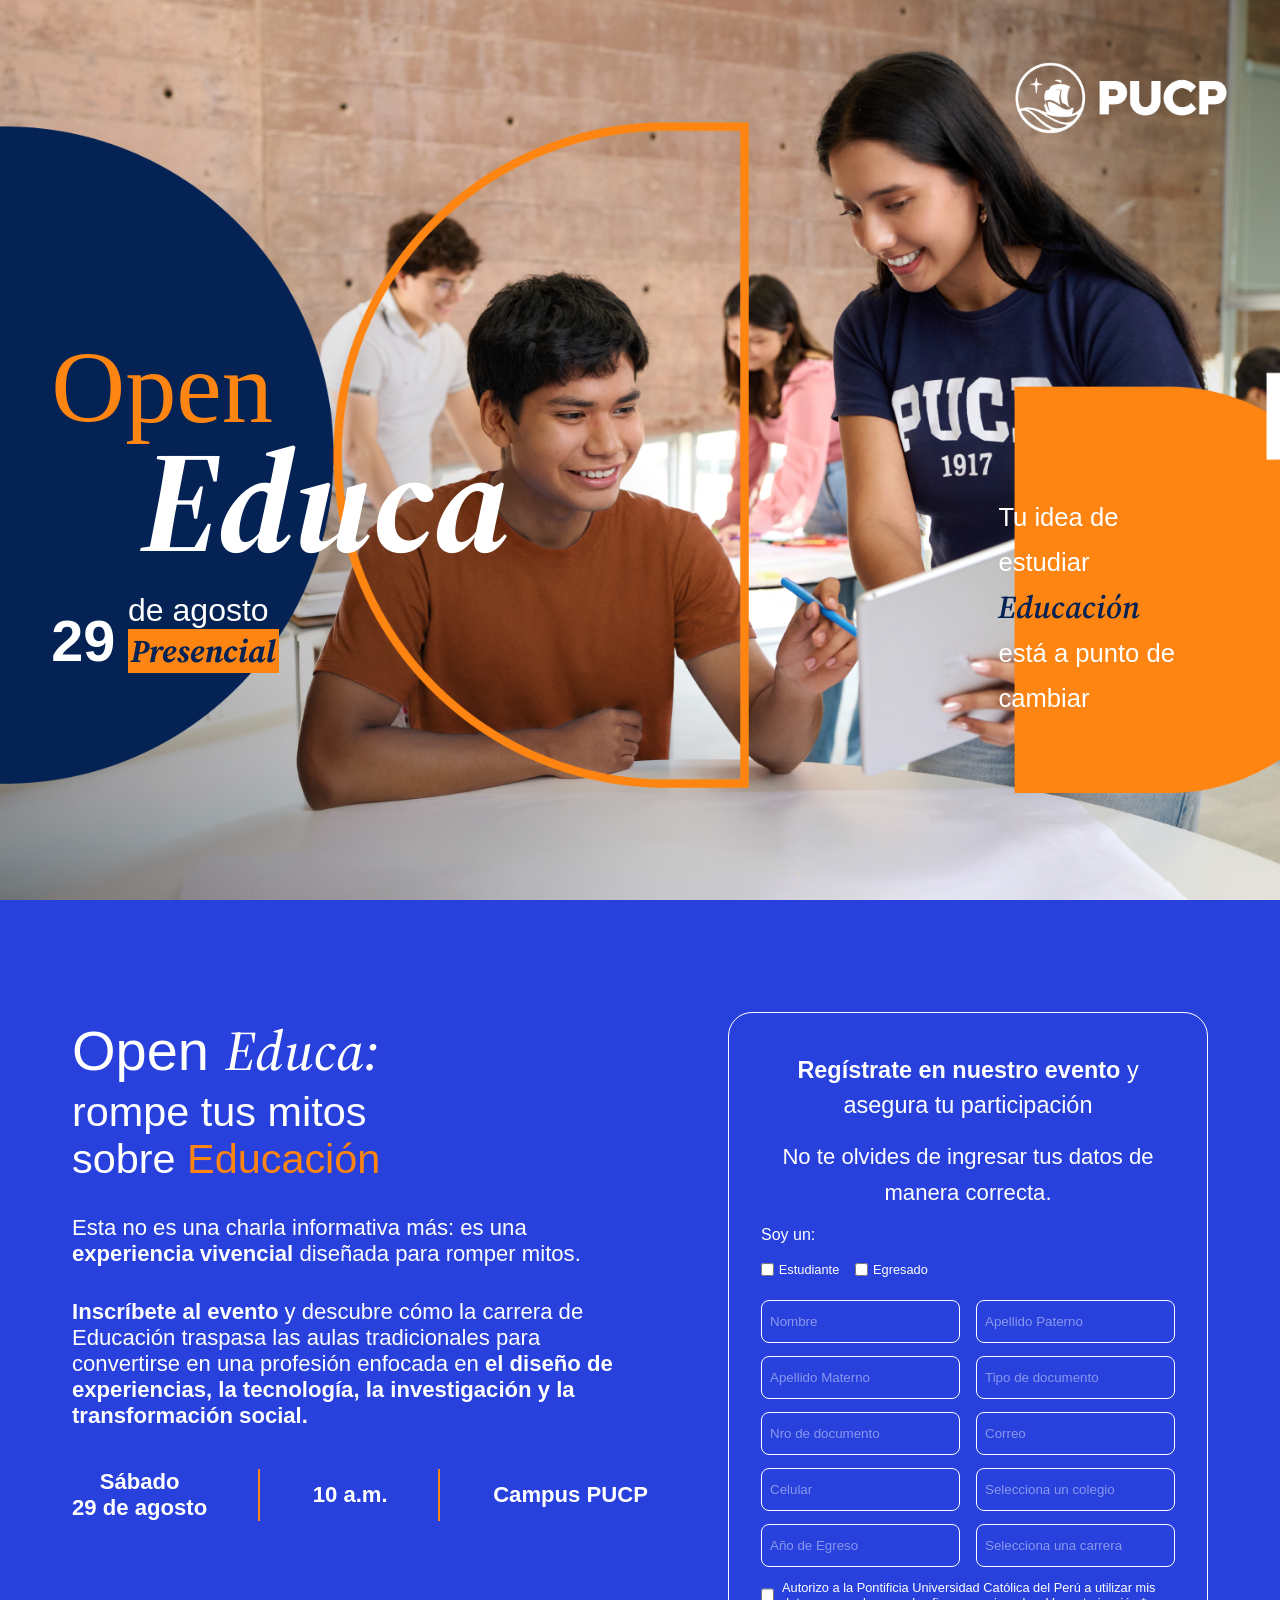
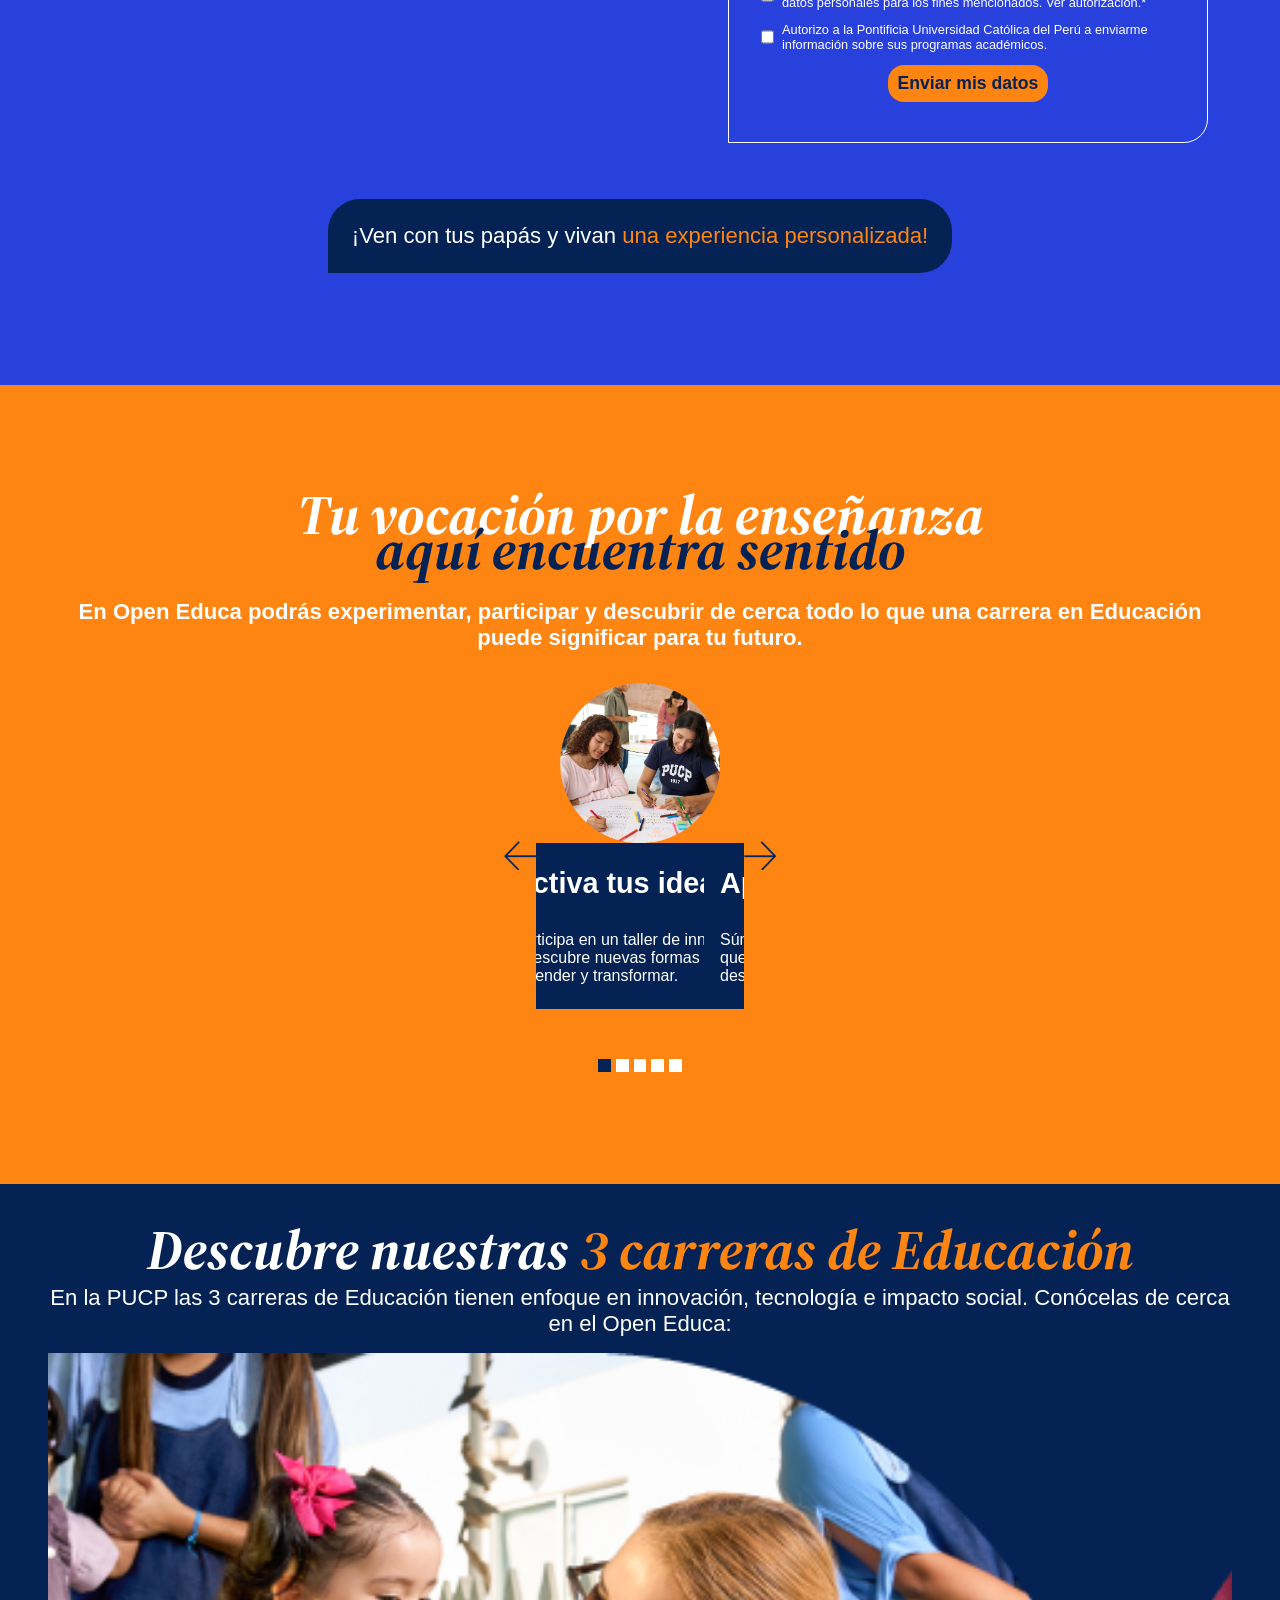
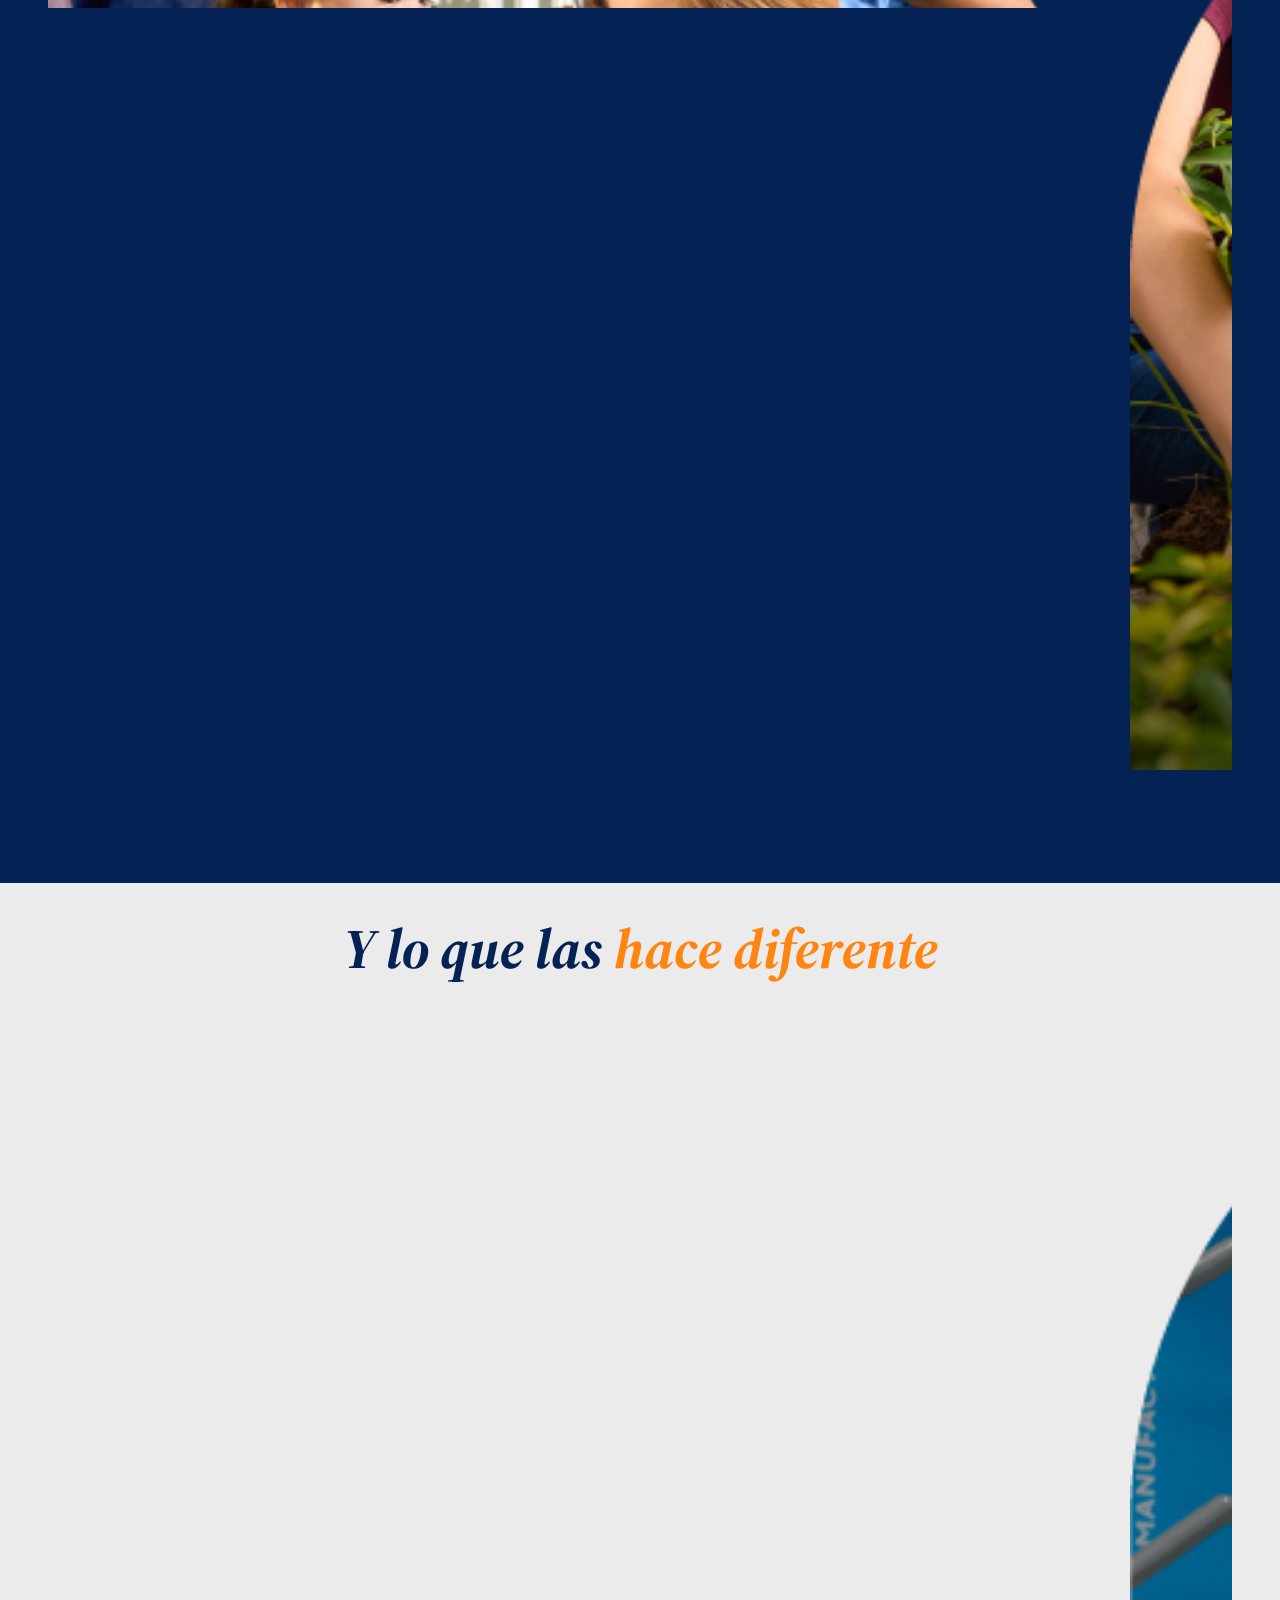
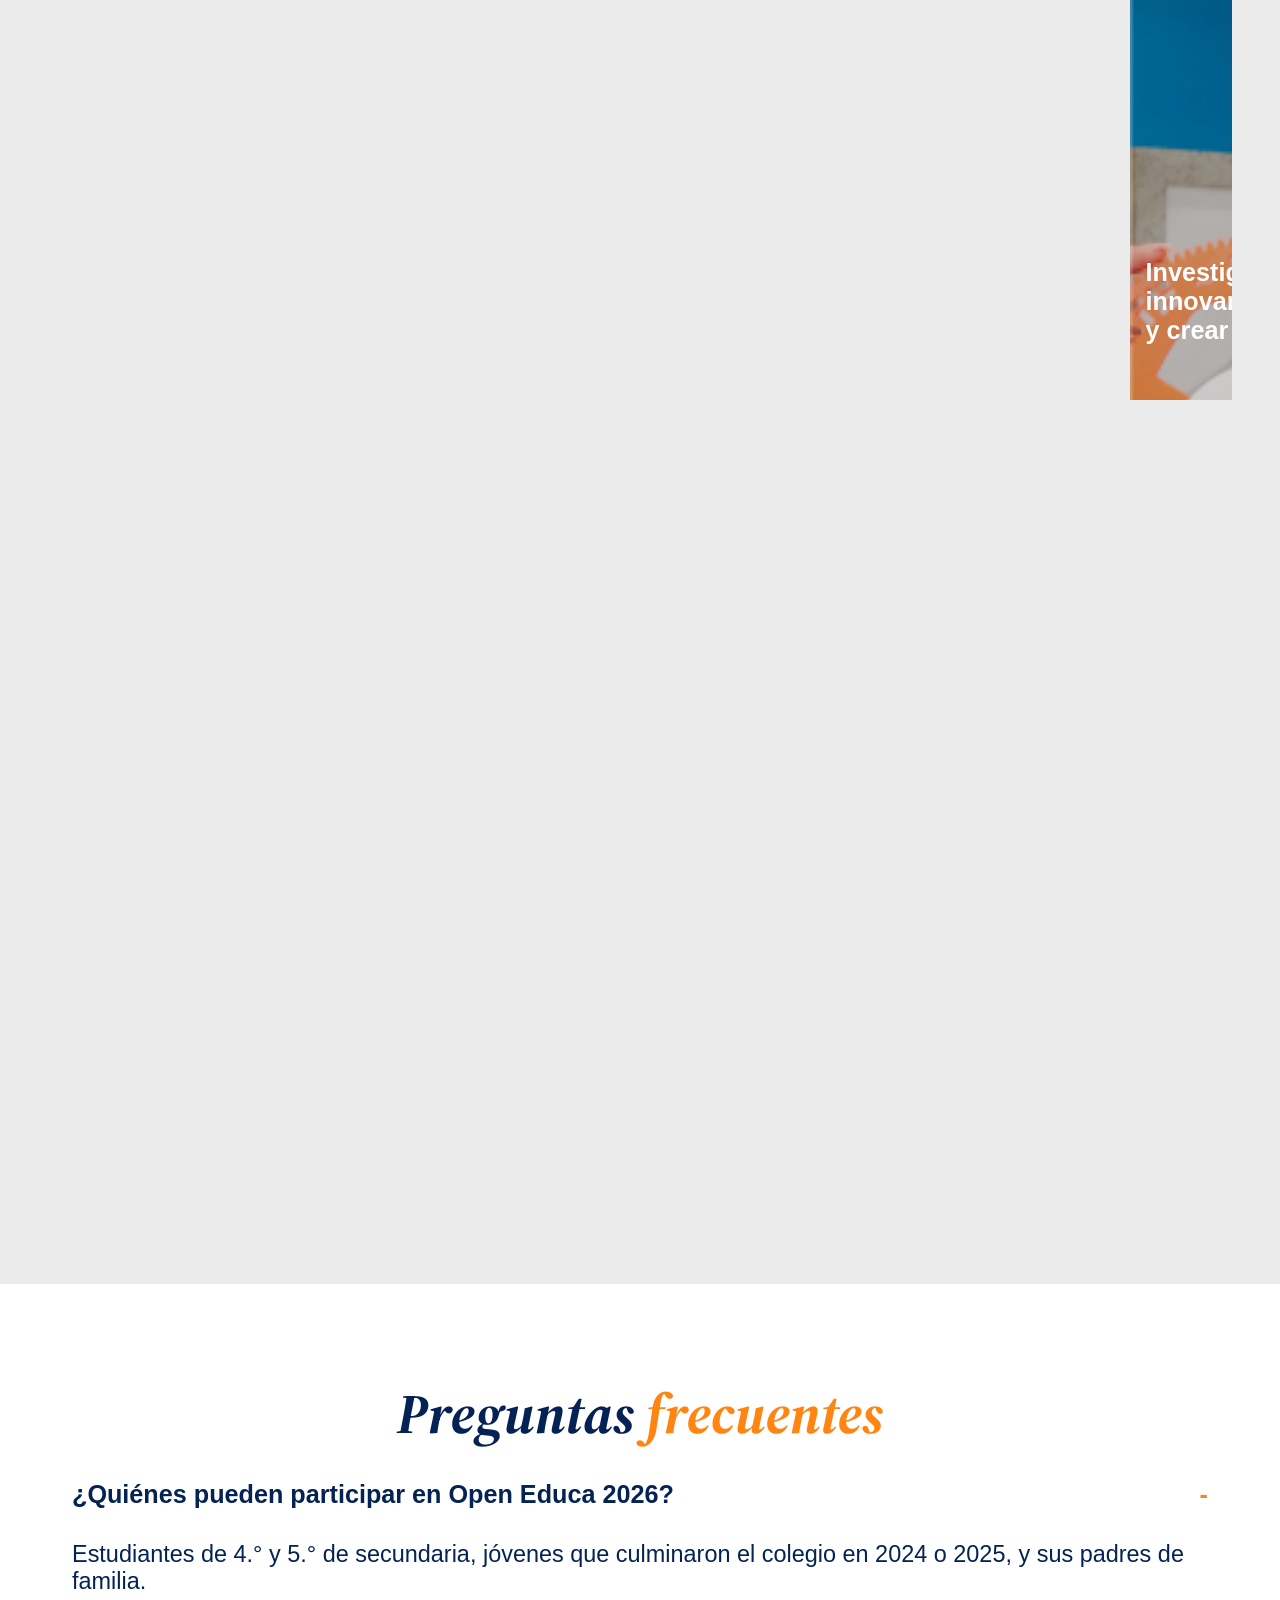
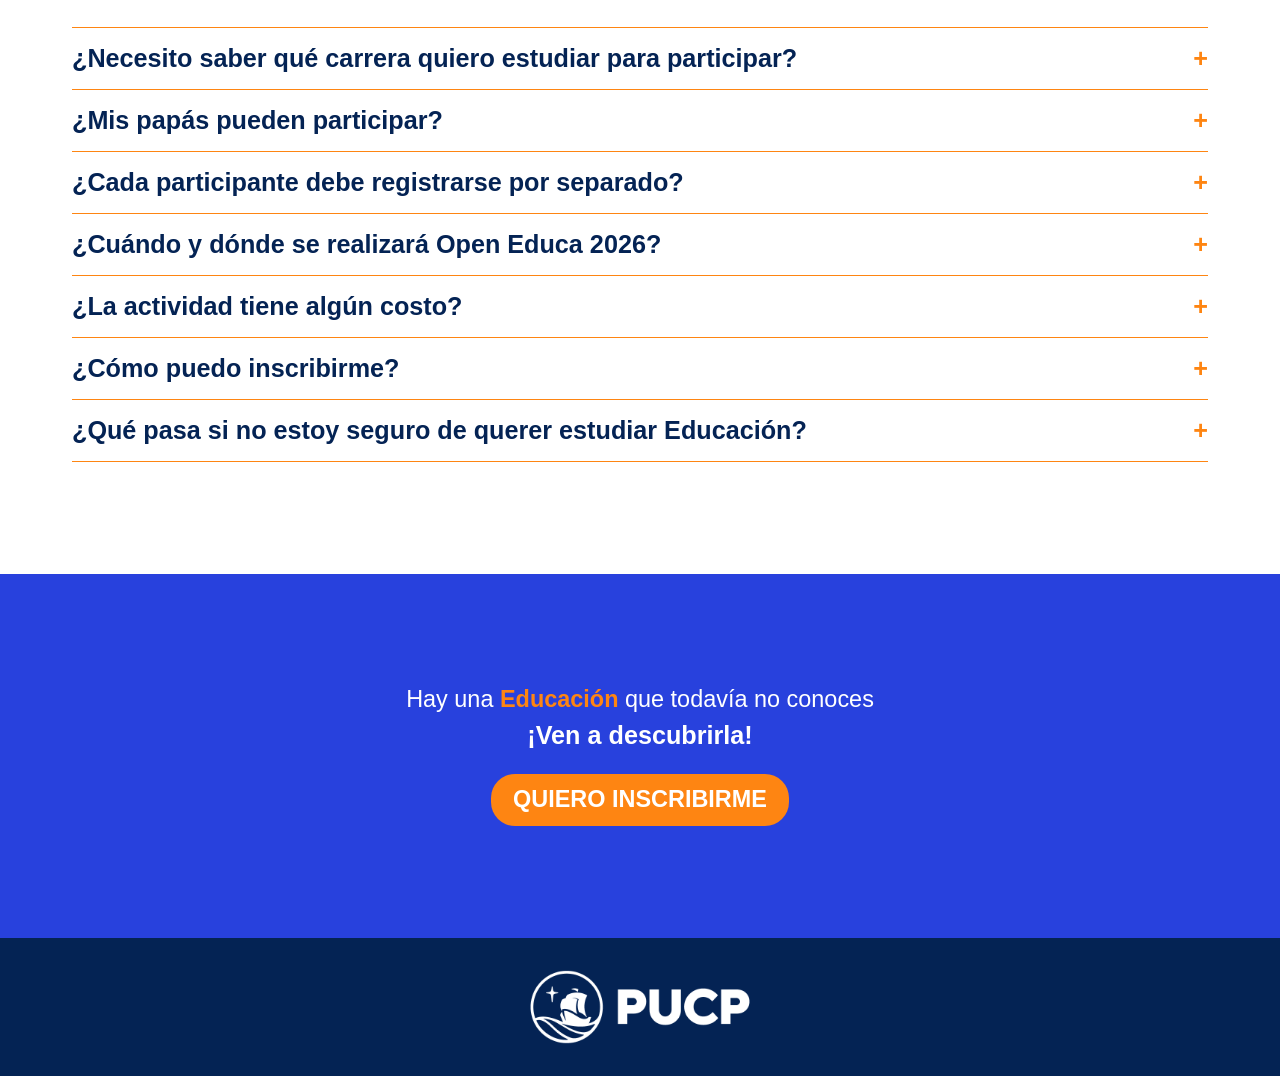
==== commit e36706c8: "update1739180826" ====
--- a/index.html
+++ b/index.html
@@ -302,7 +302,7 @@
                             <span>+</span>
                         </div>
                         <div class="bloque6Item__respuesta close">
-                            <p>Estudiantes de 4.° y 5.° de secundaria, jóvenes que culminaron el colegio en 2024 o 2025, y sus padres de familia.</p>
+                            <p>¡No! Esta experiencia está diseñada para que descubras qué significa estudiar Educación hoy y exploren el abanico de posibilidades profesionales que ofrece la PUCP.</p>
                         </div>
                     </div>
                     <div class="bloque6__item">
@@ -311,7 +311,7 @@
                             <span>+</span>
                         </div>
                         <div class="bloque6Item__respuesta close">
-                            <p>Estudiantes de 4.° y 5.° de secundaria, jóvenes que culminaron el colegio en 2024 o 2025, y sus padres de familia.</p>
+                            <p>¡Sí! Los padres de familia son bienvenidos a acompañarte para conocer la propuesta académica y las oportunidades de desarrollo profesional de la carrera. Ellos tendrán una experiencia personalizada.</p>
                         </div>
                     </div>
                     <div class="bloque6__item">
@@ -320,7 +320,7 @@
                             <span>+</span>
                         </div>
                         <div class="bloque6Item__respuesta close">
-                            <p>Estudiantes de 4.° y 5.° de secundaria, jóvenes que culminaron el colegio en 2024 o 2025, y sus padres de familia.</p>
+                            <p>¡Sí! Tanto estudiantes como padres deben realizar su registro de manera individual.</p>
                         </div>
                     </div>
                     <div class="bloque6__item">
@@ -329,7 +329,16 @@
                             <span>+</span>
                         </div>
                         <div class="bloque6Item__respuesta close">
-                            <p>Estudiantes de 4.° y 5.° de secundaria, jóvenes que culminaron el colegio en 2024 o 2025, y sus padres de familia.</p>
+                            <p>Será el sábado 29 de agosto a las 10 a. m. en el Campus PUCP</p>
+                        </div>
+                    </div>
+                    <div class="bloque6__item">
+                        <div class="bloque6Item__pregunta">
+                            <h4>¿La actividad tiene algún costo?</h4>
+                            <span>+</span>
+                        </div>
+                        <div class="bloque6Item__respuesta close">
+                            <p>¡No! Participar en Open Educa 2026 es 100% gratuito.</p>
                         </div>
                     </div>
                     <div class="bloque6__item">
@@ -338,7 +347,7 @@
                             <span>+</span>
                         </div>
                         <div class="bloque6Item__respuesta close">
-                            <p>Estudiantes de 4.° y 5.° de secundaria, jóvenes que culminaron el colegio en 2024 o 2025, y sus padres de familia.</p>
+                            <p>Completa el formulario de registro aquí para asegurar tu cupo gratis.</p>
                         </div>
                     </div>
                     <div class="bloque6__item">
@@ -347,7 +356,7 @@
                             <span>+</span>
                         </div>
                         <div class="bloque6Item__respuesta close">
-                            <p>Estudiantes de 4.° y 5.° de secundaria, jóvenes que culminaron el colegio en 2024 o 2025, y sus padres de familia.</p>
+                            <p>¡Para eso creamos Open Educa! Es la oportunidad perfecta para romper mitos, resolver todas tus dudas sobre el campo laboral y descubrir si esta carrera conecta con tus metas e intereses.</p>
                         </div>
                     </div>
                 </div>
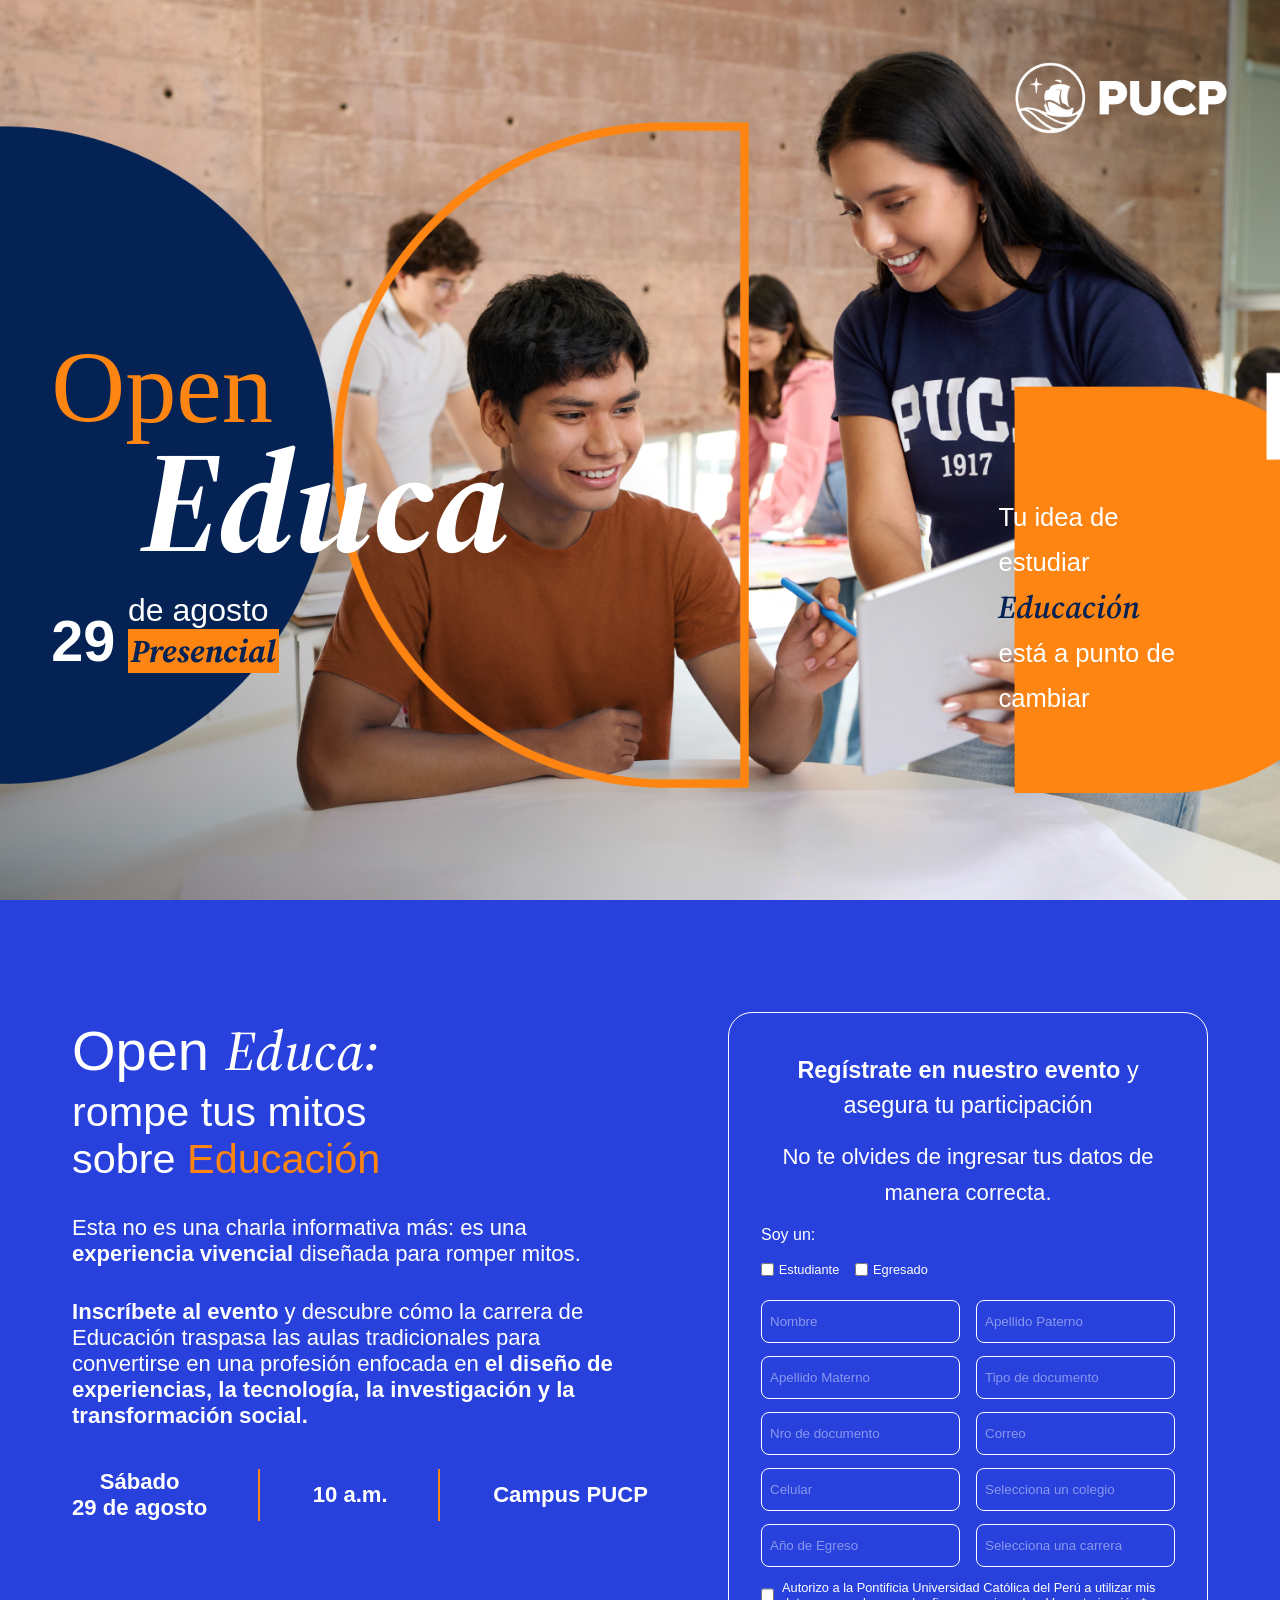
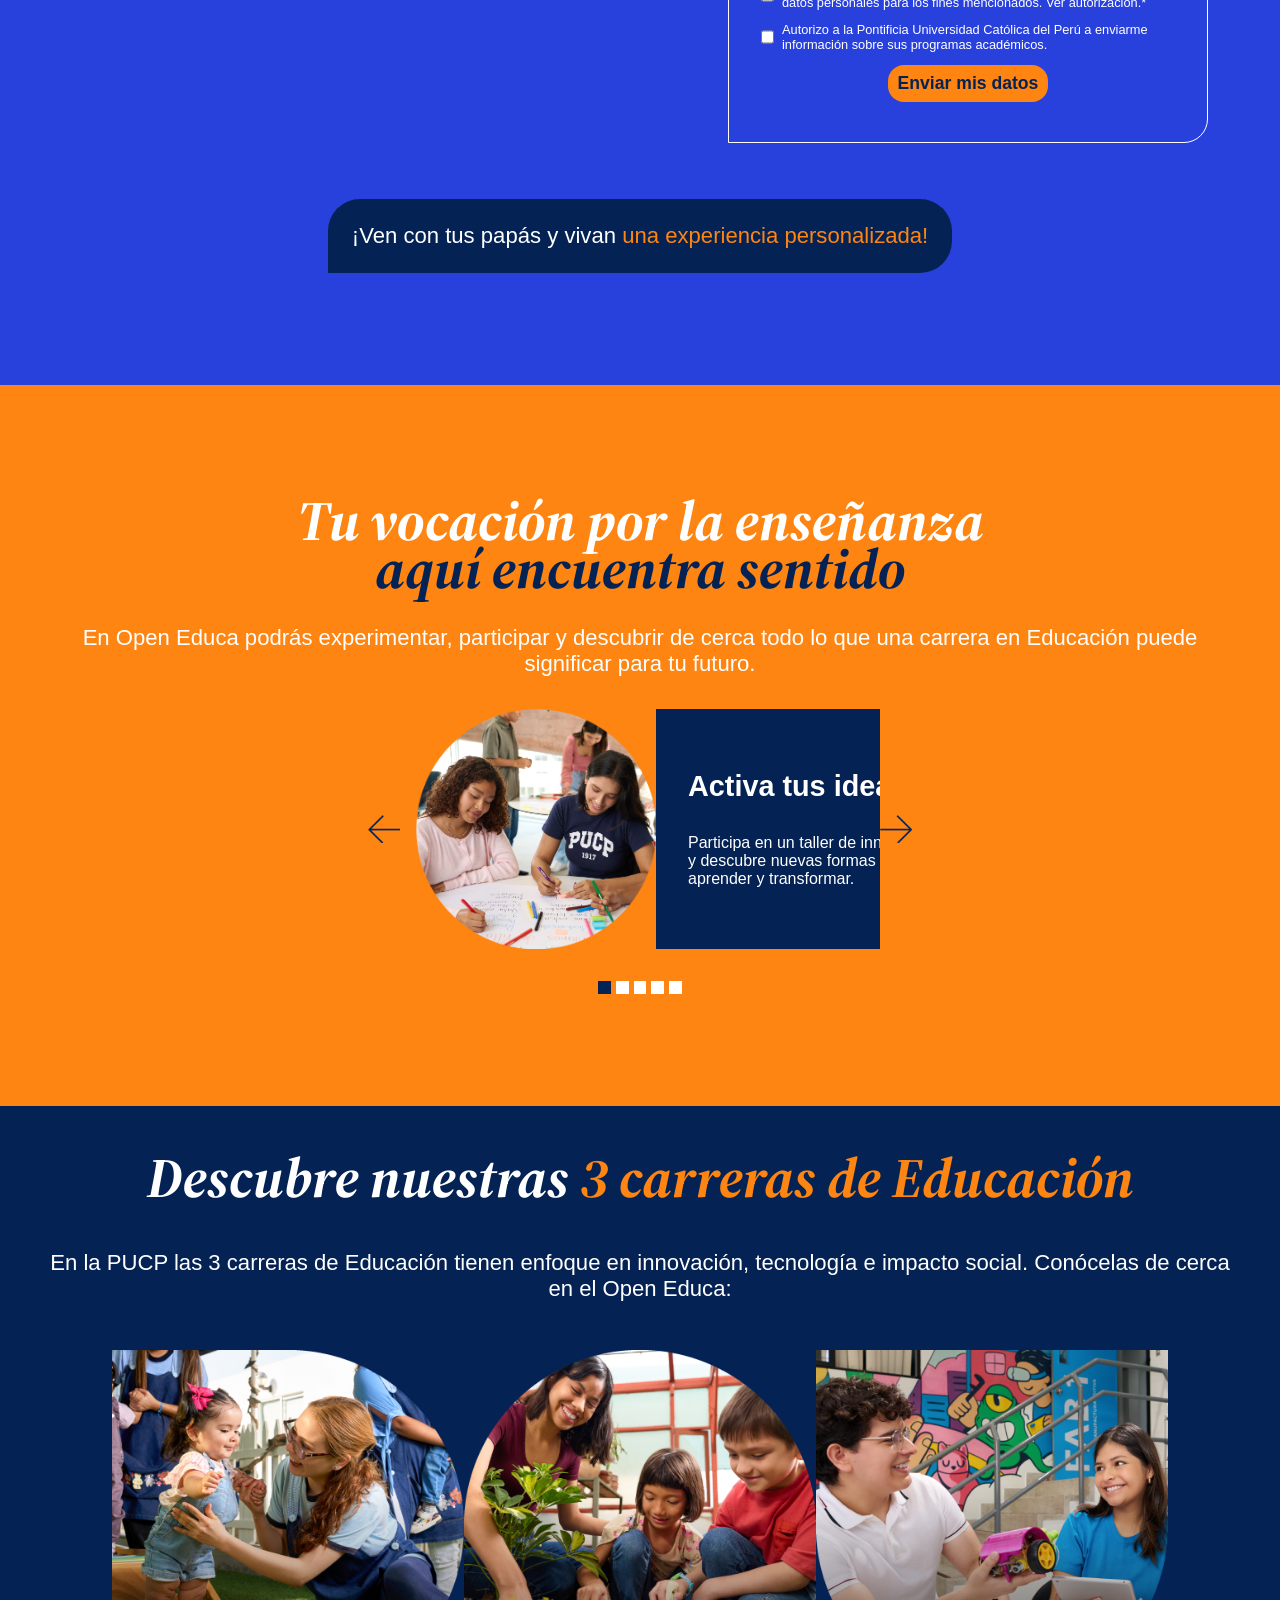
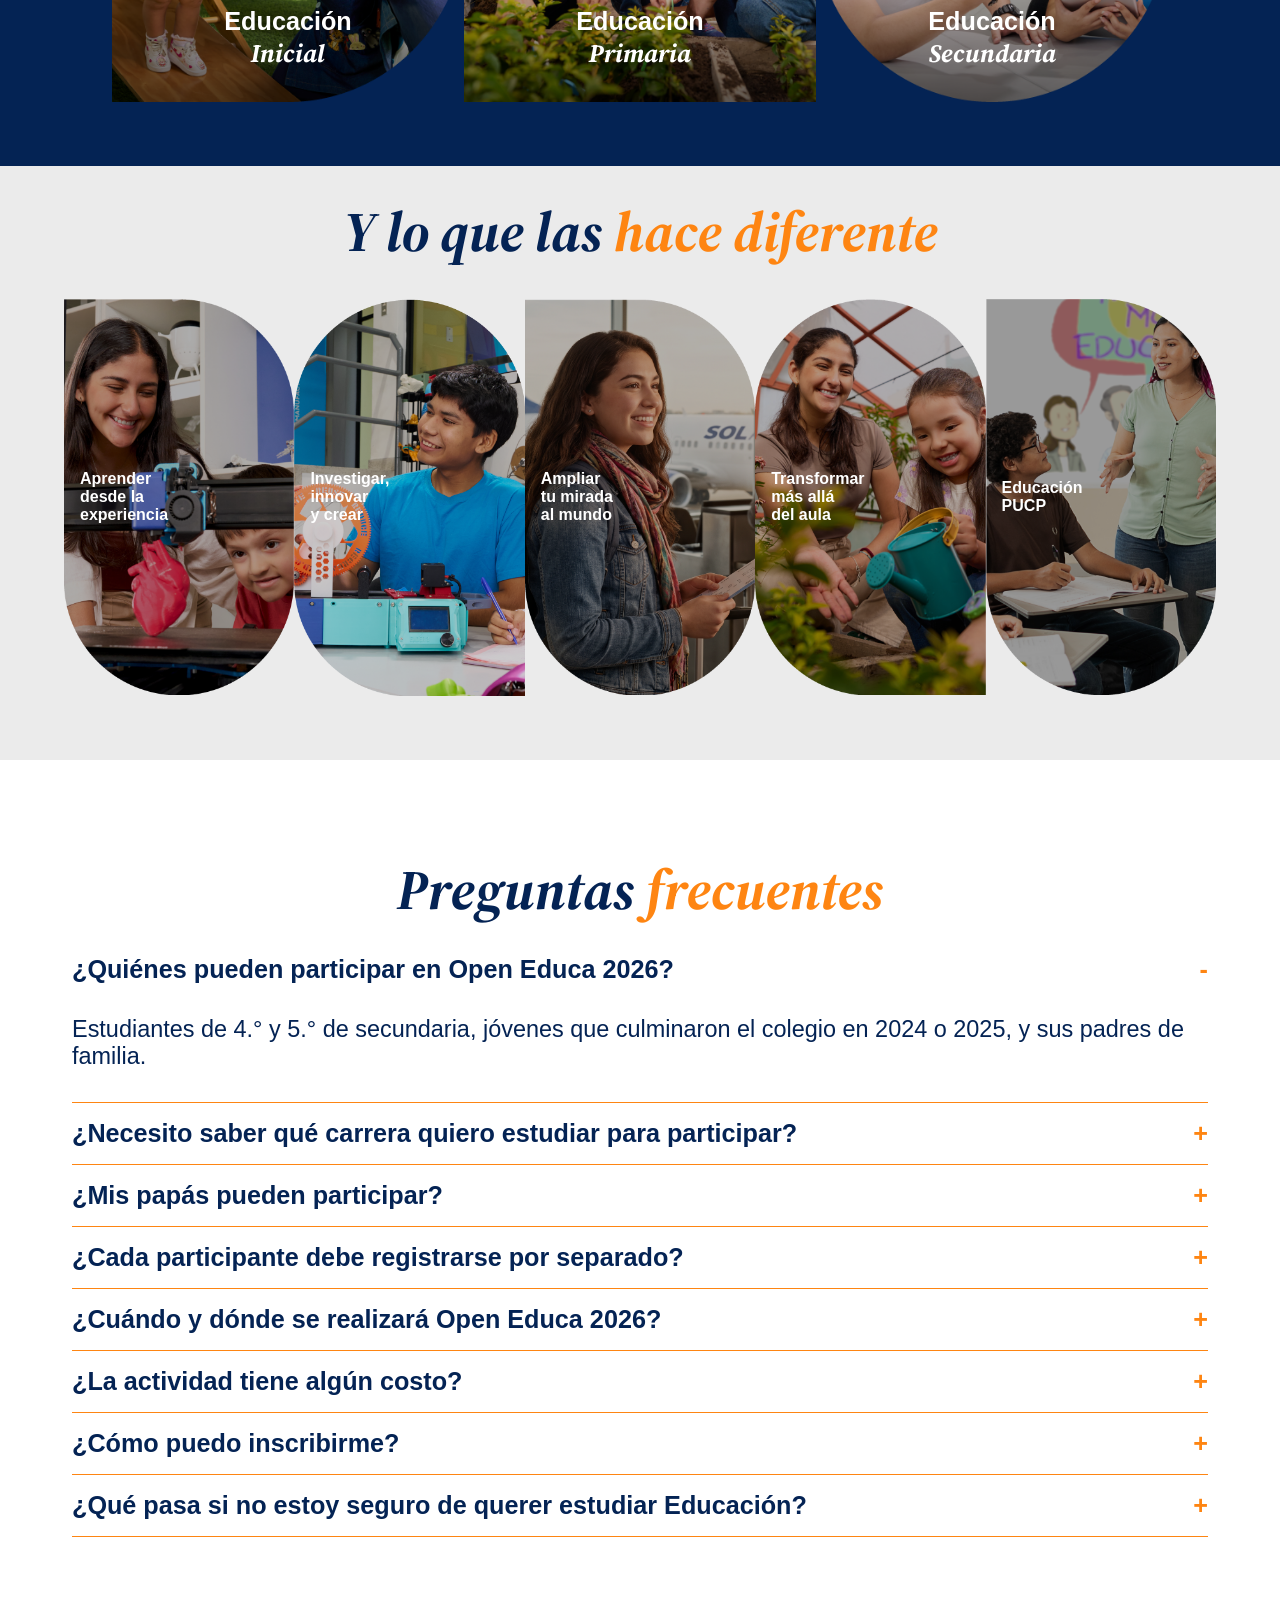
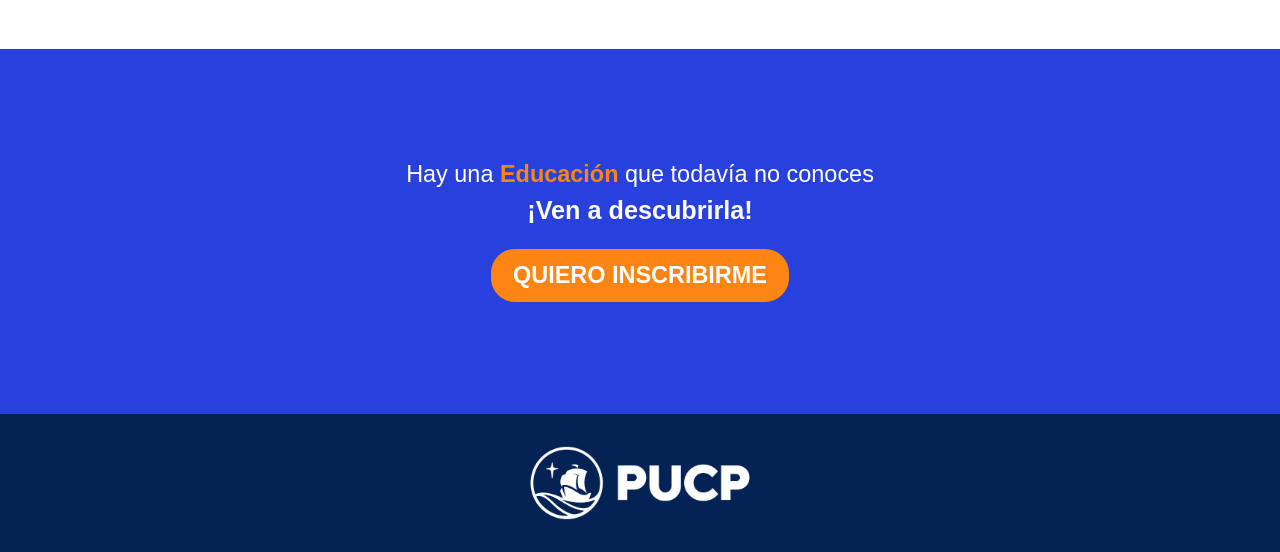
==== commit 57812e1e: "update 2131180826" ====
--- a/index.html
+++ b/index.html
@@ -200,7 +200,7 @@
                         </div>
                         <div class="bloque9Item__back">
                             <img src="back1.png" alt="">
-                            <h3>Diseña entornos motivadores y creativos reconociendo al niño como el verdadero protagonista de su aprendizaje.</h3>
+                            <h3 class="bloque9Item__text--white">Diseña entornos motivadores y creativos reconociendo al niño como el verdadero protagonista de su aprendizaje.</h3>
                         </div>
                     </div>
                     <div class="bloque9Item">
@@ -220,7 +220,7 @@
                         </div>
                         <div class="bloque9Item__back">
                             <img src="back3.png" alt="">
-                            <h3>Conecta con los adolescentes a través de la investigación, el acompañamiento continuo y la tecnología pedagógica.</h3>
+                            <h3 class="bloque9Item__text--white">Conecta con los adolescentes a través de la investigación, el acompañamiento continuo y la tecnología pedagógica.</h3>
                         </div>
                     </div>
                 </div>
@@ -247,7 +247,7 @@
                         </div>
                         <div class="bloque8Item__back">
                             <img src="bloque8-back-2.png" alt="">
-                            <h3>Desarrolla nuevas formas de aprender y enseñar integrando investigación, creatividad, innovación y tecnología.</h3>
+                            <h3 class="bloque9Item__text--white">Desarrolla nuevas formas de aprender y enseñar integrando investigación, creatividad, innovación y tecnología.</h3>
                         </div>
                     </div>
                     <div class="bloque8Item">
@@ -257,7 +257,7 @@
                         </div>
                         <div class="bloque8Item__back">
                             <img src="bloque8-back-3.png" alt="">
-                            <h3>Accede a oportunidades de intercambio internacional y enriquece tu formación con otras culturas y perspectivas educativas.</h3>
+                            <h3 class="bloque9Item__text--white">Accede a oportunidades de intercambio internacional y enriquece tu formación con otras culturas y perspectivas educativas.</h3>
                         </div>
                     </div>
                     <div class="bloque8Item">
@@ -267,7 +267,7 @@
                         </div>
                         <div class="bloque8Item__back">
                             <img src="bloque8-back-4.png" alt="">
-                            <h3>Prepárate para desarrollar proyectos, crear experiencias y contenidos, investigar, gestionar e impulsar soluciones para distintos espacios educativos.</h3>
+                            <h3 class="bloque9Item__text--white">Prepárate para desarrollar proyectos, crear experiencias y contenidos, investigar, gestionar e impulsar soluciones para distintos espacios educativos.</h3>
                         </div>
                     </div>
                     <div class="bloque8Item">
--- a/style3.css
+++ b/style3.css
@@ -484,6 +484,16 @@
     padding: 1.5rem 1rem 1.5rem 1rem;
 }
 
+.bloque5Item__text--two,
+.bloque5Item__text--five {
+    background-color: var(--azul-claro);
+}
+
+.bloque5Item__text--three {
+    background-color: white;
+    color: var(--azul);
+}
+
 .bloque5__wrapper span {
     display: flex;
     align-items: center;
@@ -783,16 +793,12 @@
 .bloque9Carousel {
     width: 100%;
     perspective: 1000px;
-
-    /* Lo convertimos en un carrusel horizontal */
     display: flex;
     gap: 1rem;
     overflow-x: auto;
     scroll-snap-type: x mandatory;
     scroll-behavior: smooth;
-    padding-bottom: 1rem; /* Espacio extra para que no se corte feo abajo */
-    
-    /* Ocultamos la barra de scroll nativa para un look más limpio */
+    padding-bottom: 1rem; 
     -ms-overflow-style: none;  
     scrollbar-width: none;
 }
@@ -807,11 +813,8 @@
     transition: transform 0.8s cubic-bezier(0.4, 0.2, 0.2, 1);
     cursor: pointer;
     display: grid;
-
-    /* En móvil, cada ítem ocupa casi toda la pantalla (90%) */
-    /* El flex-shrink: 0 evita que se aplasten entre sí */
     flex: 0 0 90%; 
-    scroll-snap-align: center; /* Hace que se centre automáticamente al deslizar */
+    scroll-snap-align: center; 
 }
 
 .bloque9Item.is-flipped {
@@ -850,6 +853,7 @@
     font-size: var(--texto-40);
     color: white;
     bottom: 2rem;
+    text-align: center;
 }
 
 .bloque9Item__front h3 span {
@@ -874,9 +878,14 @@
 .bloque9Item__back h3 {
     position: absolute;
     padding: 0 .5rem;
-    font-size: var(--texto-40);
+    font-size: var(--texto-35);
     color: var(--azul);
     text-align: center;
+    font-weight: 400;
+}
+
+.bloque9Item__text--white {
+    color: white !important;
 }
 
 footer {
@@ -902,6 +911,69 @@
     .double__form {
         flex-direction: row;
         column-gap: 1rem;
+    }
+    .bloque5Container .bloque5__title {
+        line-height: 3rem;
+    }
+    .bloque5Container h4 {
+        font-weight: 400;
+    }
+    .carousel__viewport {
+        width: 30rem;
+    }
+    .bloque5__item {
+        flex-direction: row;
+        width: 30rem;
+    }
+    .bloque5__item img {
+        width: 15rem;
+    }
+    .bloque5Item__text {
+        padding: 2rem;
+        height: 100%;
+        justify-content: center;
+    }
+
+    .bloque8 {
+        padding: 3rem 5%;
+    }
+    .bloque8Container {
+        row-gap: 3rem;
+    } 
+    .bloque8Carousel {
+        overflow-x: visible;
+        justify-content: center;
+        gap: 0;
+    }
+    .bloque8Item {
+        flex: 1; 
+        scroll-snap-align: none;
+    }
+    .bloque8Item__front h3 {
+        font-size: 1rem;
+    }
+    .bloque8Item__back h3 {
+        font-size: .8rem;
+        font-weight: 400;
+    }
+
+    .bloque9Container {
+        row-gap: 3rem;
+    }
+    .bloque9-diferencia__title {
+        line-height: 3rem;
+    }
+    .bloque9Carousel { 
+        overflow-x: visible;
+        justify-content: center; 
+        gap: 0;
+    } 
+    .bloque9Item {
+        flex: 0 1 22rem;
+        scroll-snap-align: none;
+    }
+    .bloque9Item__back h3 {
+        padding: 0 1.5rem;
     }
 }
 
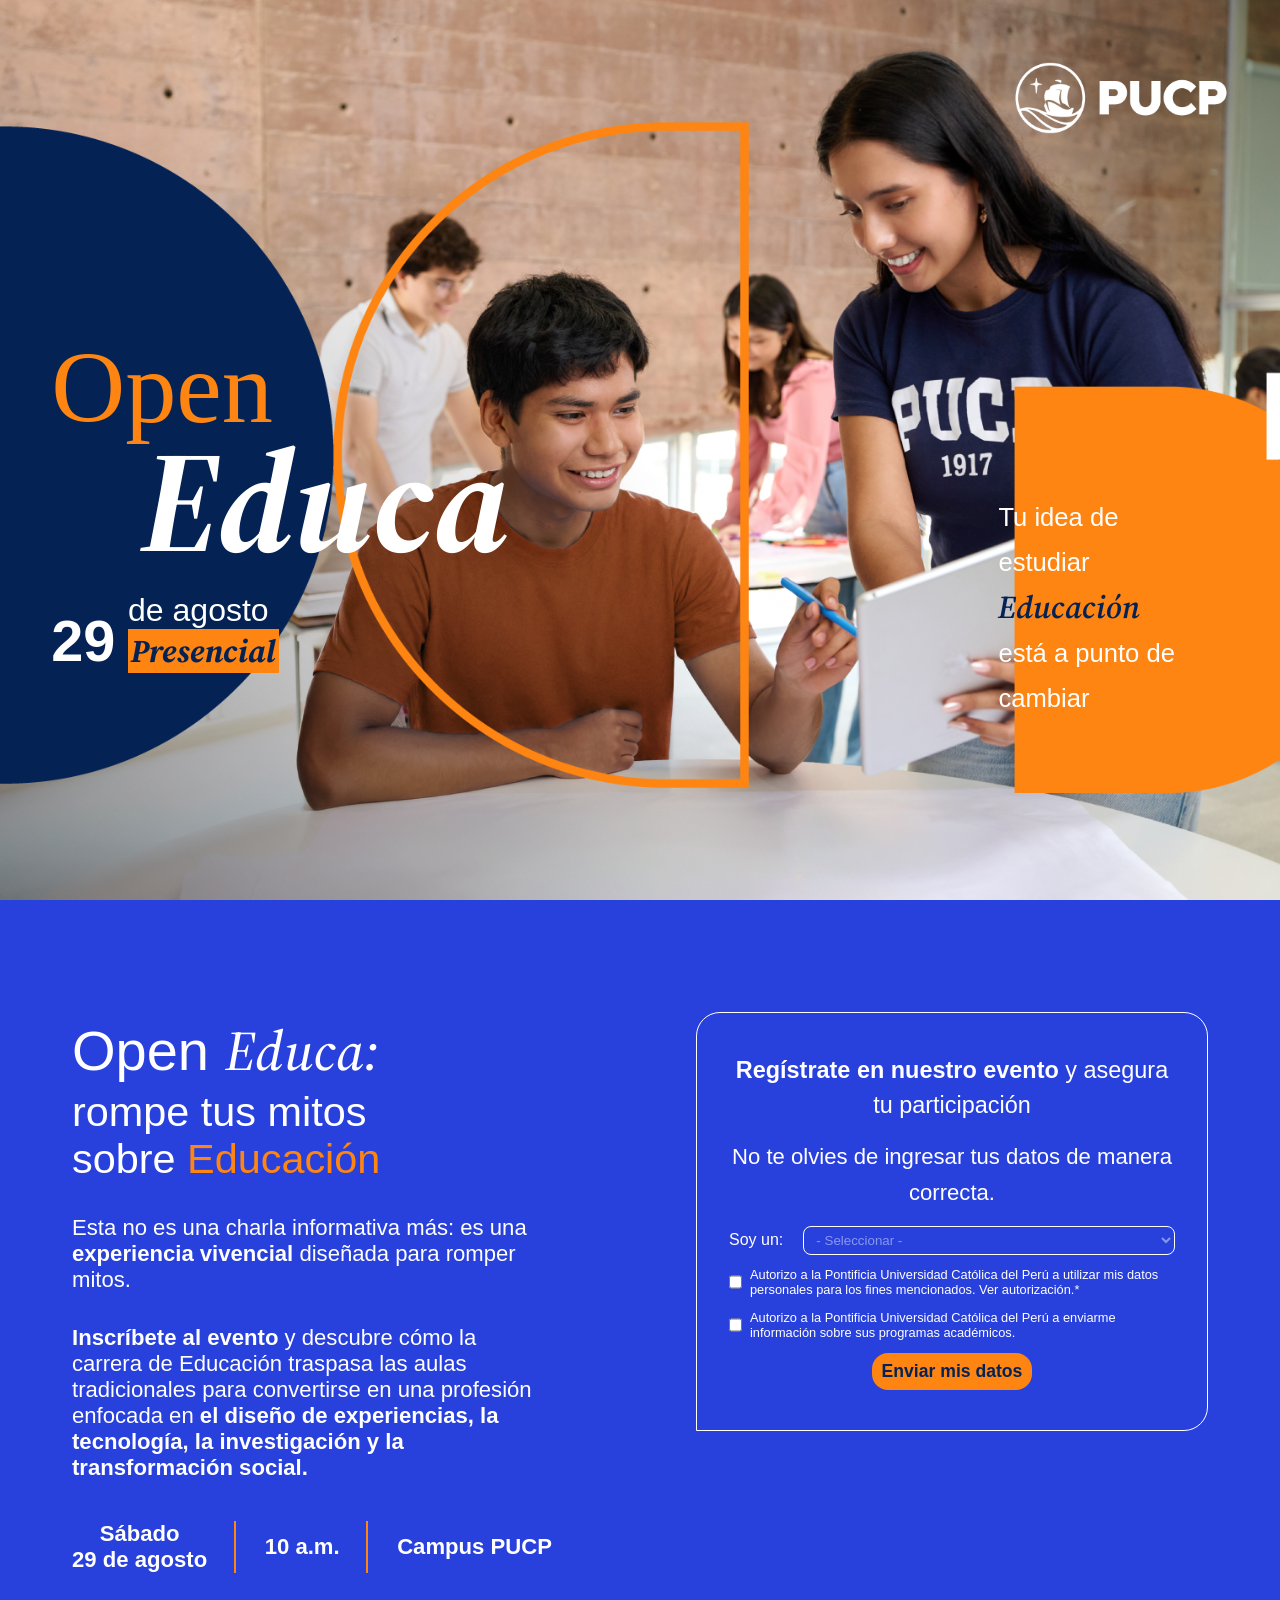
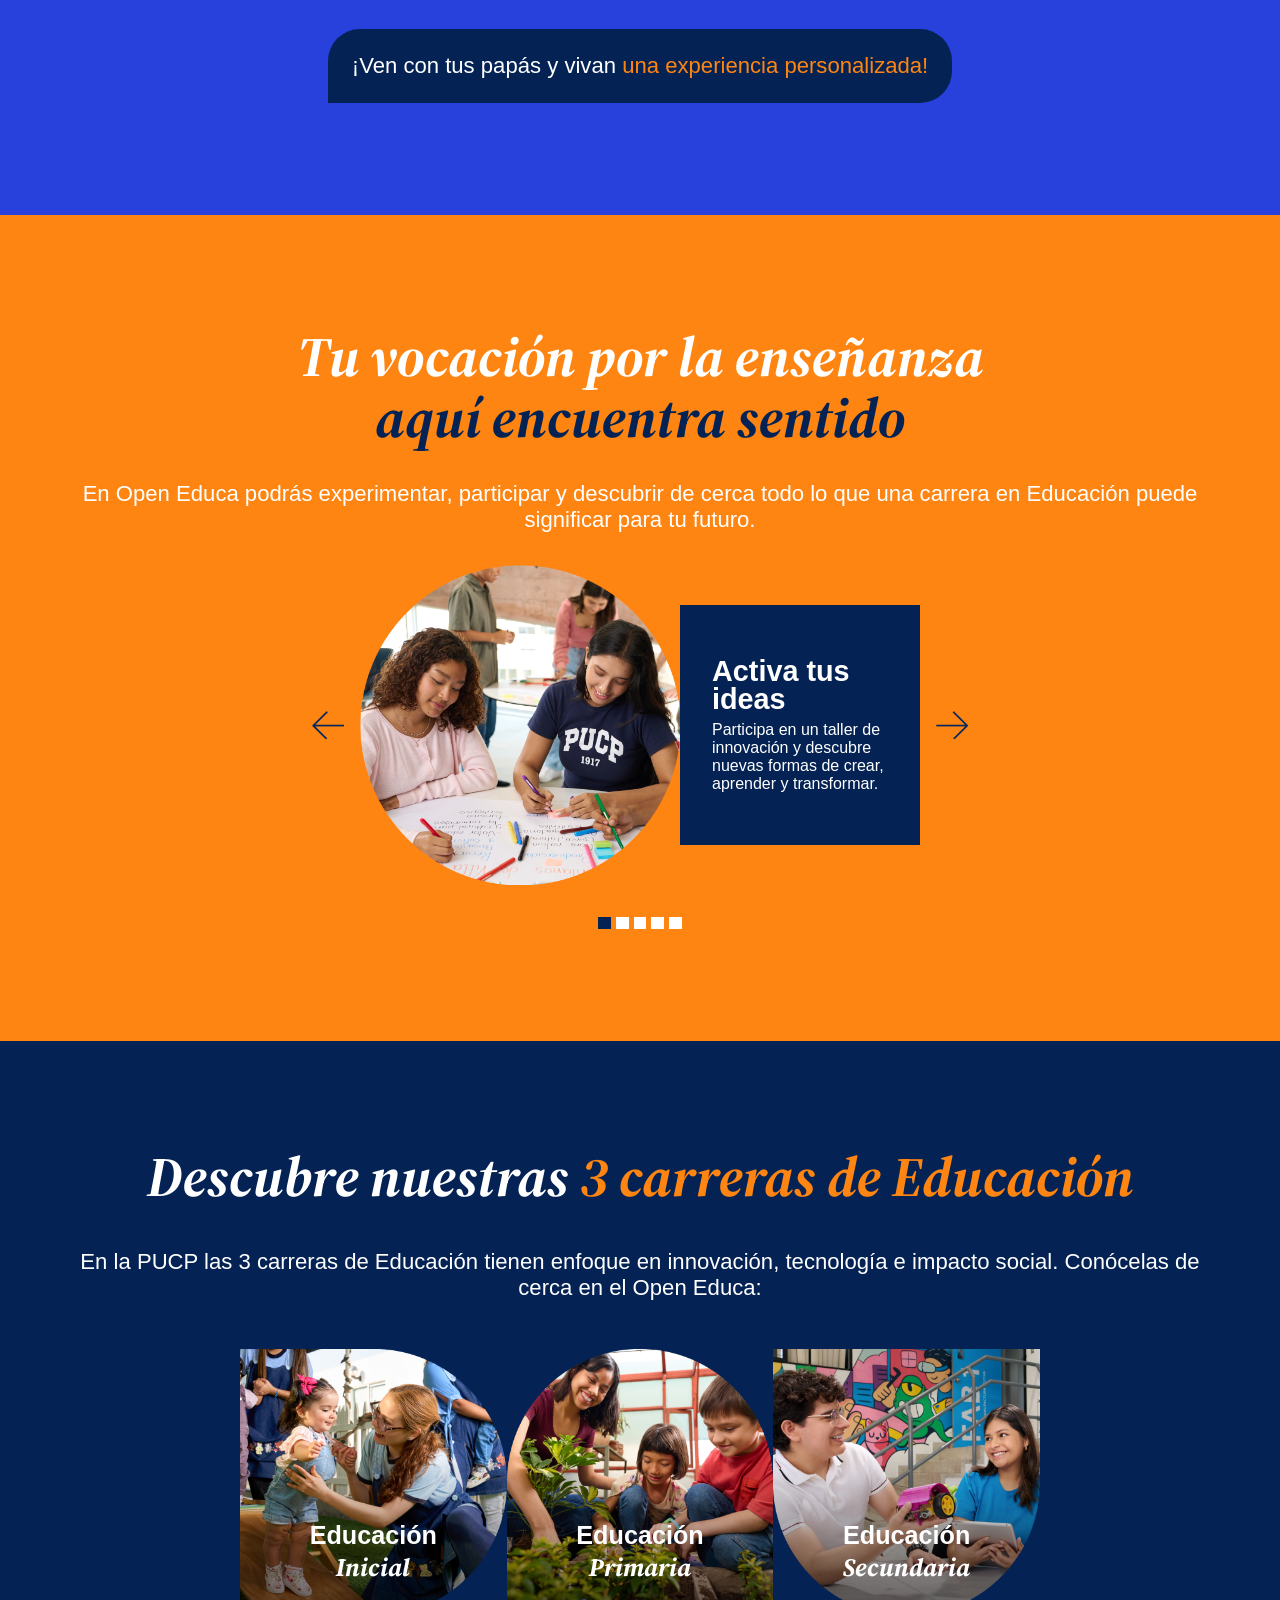
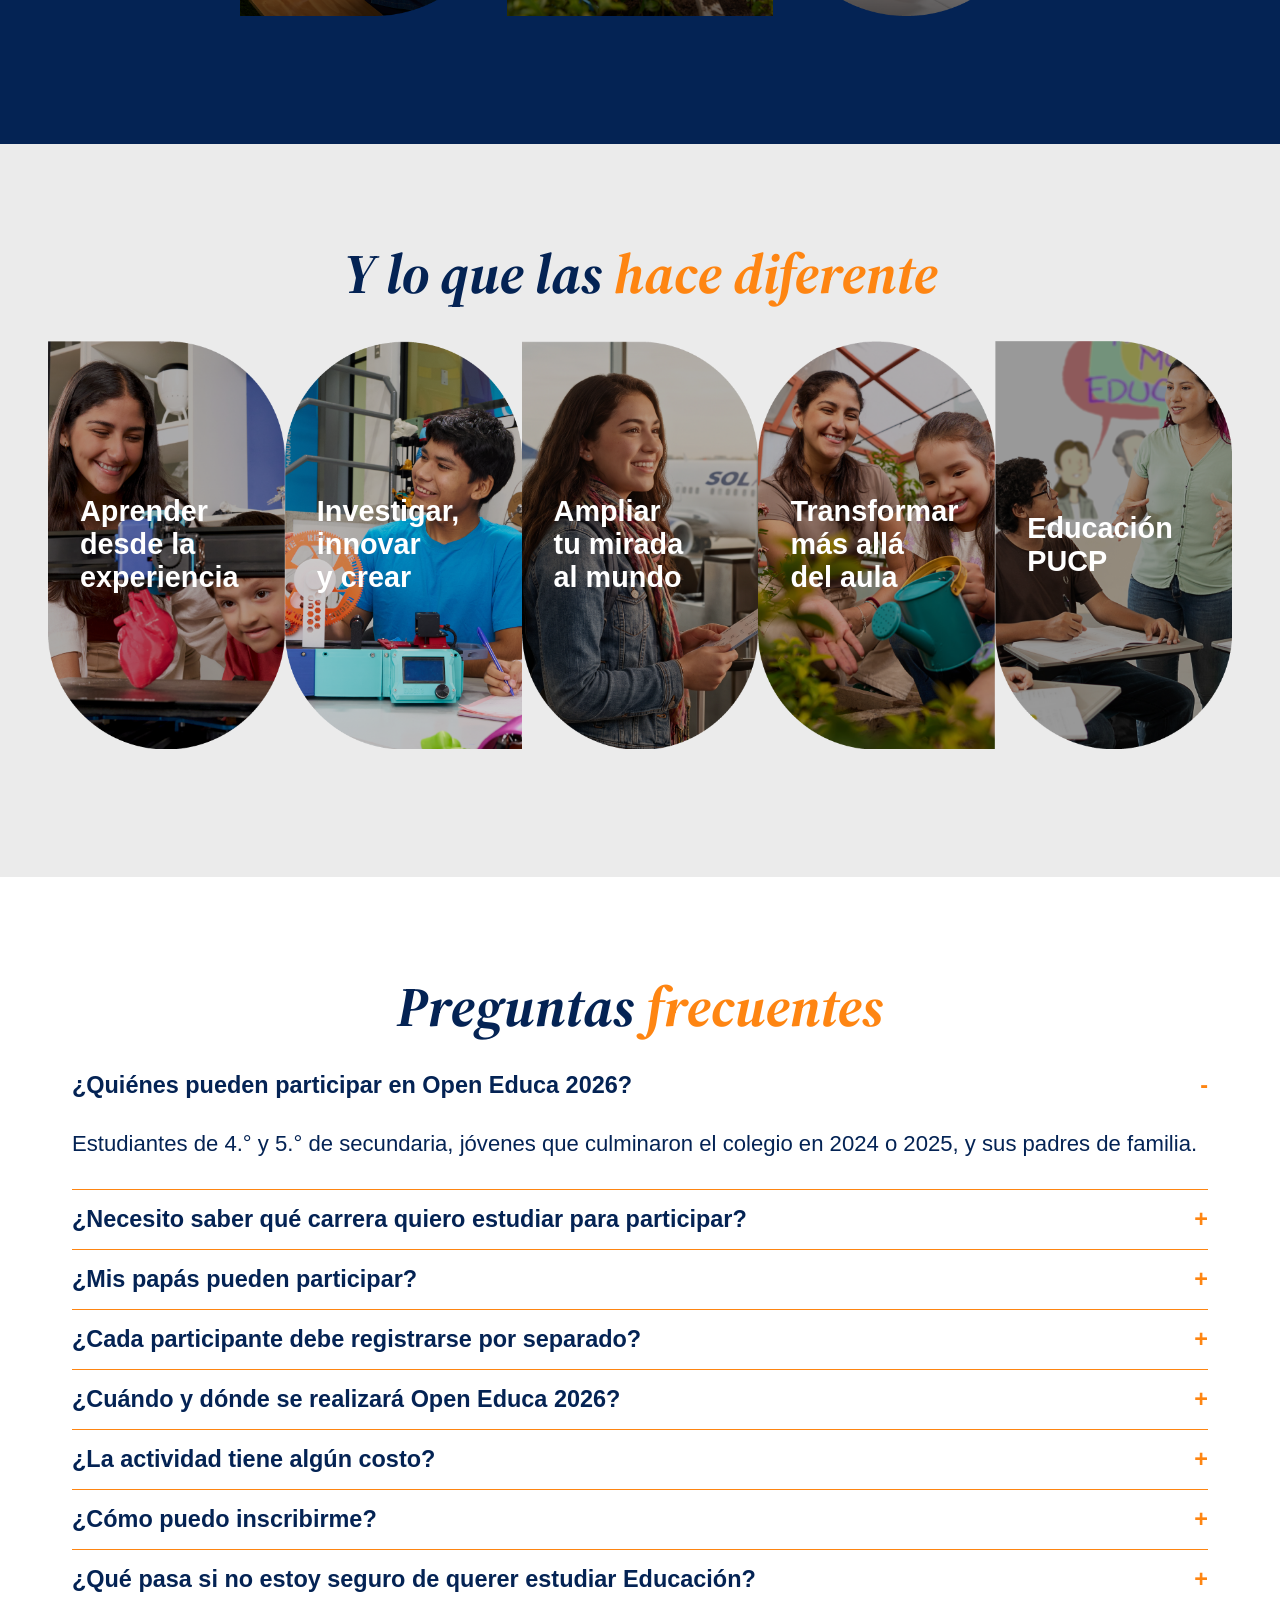
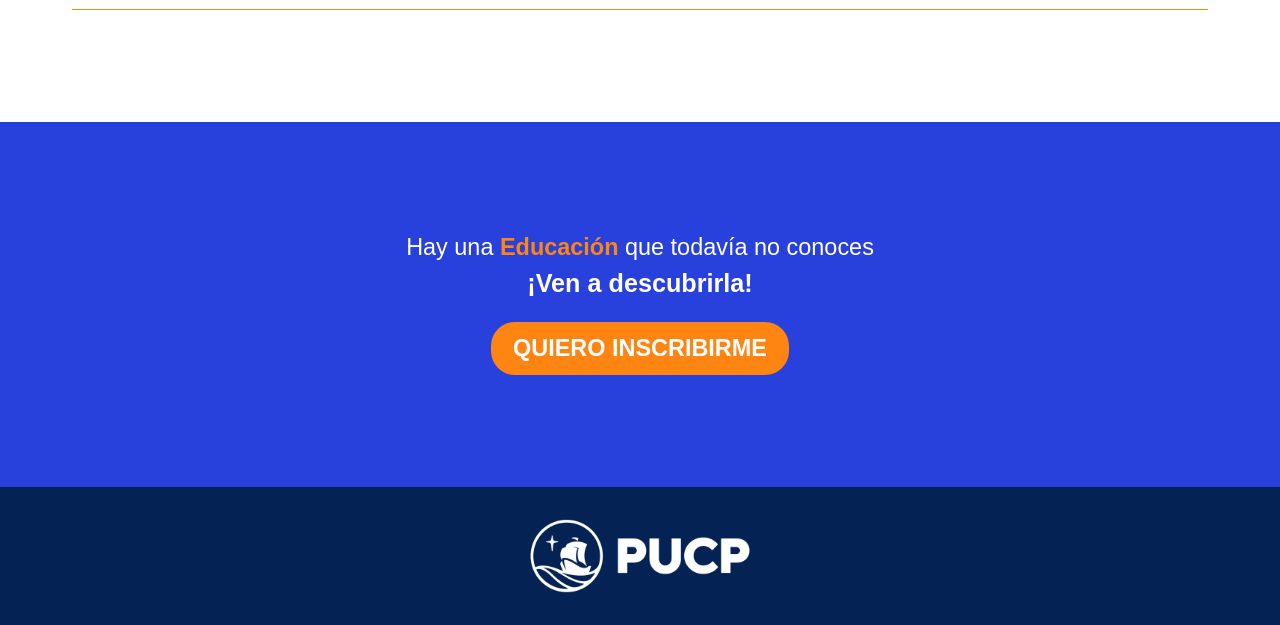
==== commit 0628ab01: "update0025210826" ====
--- a/index.html
+++ b/index.html
@@ -10,7 +10,7 @@
     <link rel="stylesheet" href="style3.css">
 </head>
 <body>
-    <div style="position:relative;">
+    <div class="pucp-landing-wrapper">
         <div class="bloque1">
             <div class="bloque1Content">
                 <div class="bloque1Content__logo">
@@ -72,51 +72,150 @@
                     </div>
                     <div class="formulario">
                         <h2><b>Regístrate en nuestro evento</b> y asegura tu participación</h2>
-                        <h4>No te olvides de ingresar tus datos de manera correcta.</h4>
-                        <form>
+                        <h4>No te olvies de ingresar tus datos de manera correcta.</h4>
+                        <form class="bloque1Container__form" id="my-form-pregrado" method="POST">
                             <div class="eleccion">
                                 <h3>Soy un:</h3>
-                                <div class="form__election">
-                                    <div>
-                                        <input type="checkbox">
-                                        <h4>Estudiante</h4>
+                                <select id="soy" name="type-contact" required>
+                                    <option value="" disabled selected>- Seleccionar -</option>
+                                    <option value="Postulante">Estudiante o egresado</option>
+                                    <option value="Tutor, padre o madre de familia">Padre o apoderado</option>
+                                </select>
+                            </div>
+                            <!-- <div class="double__form">
+                                <input class="requerido" id="names" type="text" name="names" maxlength="40" required autocomplete="off" placeholder="Nombres" />
+                                <input class="requerido" id="paternal_surname" type="text" name="paternal_surname" maxlength="40" required autocomplete="off" placeholder="Apellido Paterno" />
+                            </div>
+                            <div class="double__form">
+                                <input class="requerido" id="maternal_surname" type="text" name="maternal_surname" maxlength="40" required autocomplete="off" placeholder="Apellido Materno" />
+                                <select class="requerido" id="type-document" name="type-document" required>
+                                    <option value="" disabled selected>Tipo de documento</option>
+                                    <option value="DNI">DNI</option>
+                                    <option value="Carné de Extranjería">Carnet de Extranjería</option>
+                                    <option value="Pasaporte">Pasaporte</option>
+                                </select>
+                            </div>
+                            <div class="double__form">
+                                <input class="requerido" id="number-document" type="text" name="number-document" maxlength="40" required autocomplete="off" placeholder="Nro de documento" />
+                                <input class="requerido" id="email" type="text" name="email" maxlength="40" required autocomplete="off" placeholder="Correo" />
+                            </div>
+                            <div class="double__form">
+                                <input class="requerido" id="phone" type="tel" name="phone" maxlength="40" required autocomplete="off" placeholder="Celular" />
+                                <div class="form__container--school">
+                                    <input class="requerido" list="lista-colegios" id="search-colegio" type="text" placeholder="Busca tu colegio..." autocomplete="off" required>
+                                    <datalist id="lista-colegios"></datalist>
+                                    <input type="hidden" id="school-code" name="school" required>
+                                </div>
+                            </div>
+                            <div class="double__form">
+                                <select class="requerido" id="degree-study" name="degree-study" required>
+                                    <option value="" disabled selected>Año de egreso</option>
+                                    <option value="2028">2028</option>
+                                    <option value="2027">2027</option>
+                                    <option value="2026">2026</option>
+                                    <option value="2025">2025</option>
+                                </select>
+                                <select class="requerido" id="career-1" name="career-1" required>
+                                    <option value="" disabled selected>Carrera de interés</option>
+                                    <option value="EDUCACIÓN INICIAL">Educación Inicial</option>
+                                    <option value="EDUCACIÓN PRIMARIA">Educación Primaria</option>
+                                    <option value="EDUCACIÓN SECUNDARIA">Educación Secundaria</option>
+                                </select>
+                            </div> -->
+                            
+                            <div id="contenedor-dinamico" style="display: none; flex-direction: column;">
+            
+                                <!-- SECCIÓN ESTUDIANTE -->
+                                <div id="seccion-estudiante">
+                                    <div class="header-acordeon" id="header-estudiante" style="cursor: pointer; display: flex; justify-content: space-between; align-items: center;">
+                                        <h3 style="margin: 0;">Datos del Postulante</h3>
+                                        <span class="toggle-icon" id="toggle-estudiante" style="font-size: 24px; font-weight: bold; display: none;">+</span>
                                     </div>
-                                    <div>
-                                        <input type="checkbox">
-                                        <h4>Egresado</h4>
+                                    <div class="campos-desplegables" id="campos-estudiante" style="margin-top: 15px;">
+                                        <div class="double__form">
+                                            <input class="input-dinamico-estudiante" id="names" type="text" name="names" maxlength="40" autocomplete="off" placeholder="Nombres" />
+                                            <input class="input-dinamico-estudiante" id="paternal_surname" type="text" name="paternal_surname" maxlength="40" autocomplete="off" placeholder="Apellido Paterno" />
+                                        </div>
+                                        <div class="double__form">
+                                            <input class="input-dinamico-estudiante" id="maternal_surname" type="text" name="maternal_surname" maxlength="40" autocomplete="off" placeholder="Apellido Materno" />
+                                            <select class="input-dinamico-estudiante" id="type-document" name="type-document">
+                                                <option value="" disabled selected>Tipo de documento</option>
+                                                <option value="DNI">DNI</option>
+                                                <option value="Carné de Extranjería">Carnet de Extranjería</option>
+                                                <option value="Pasaporte">Pasaporte</option>
+                                            </select>
+                                        </div>
+                                        <div class="double__form">
+                                            <input class="input-dinamico-estudiante" id="number-document" type="text" name="number-document" maxlength="40" autocomplete="off" placeholder="Nro de documento" />
+                                            <input class="input-dinamico-estudiante" id="email" type="email" name="email" maxlength="40" autocomplete="off" placeholder="Correo" />
+                                        </div>
+                                        <div class="double__form">
+                                            <input class="input-dinamico-estudiante" id="phone" type="tel" name="phone" maxlength="40" autocomplete="off" placeholder="Celular" />
+                                            <div class="form__container--school" style="width: 100%;">
+                                                <input class="input-dinamico-estudiante" list="lista-colegios" id="search-colegio" type="text" placeholder="Busca tu colegio..." autocomplete="off">
+                                                <datalist id="lista-colegios"></datalist>
+                                                <input type="hidden" id="school-code" name="school">
+                                            </div>
+                                        </div>
+                                        <div class="double__form">
+                                            <select class="input-dinamico-estudiante" id="degree-study" name="degree-study">
+                                                <option value="" disabled selected>Año de egreso</option>
+                                                <option value="2028">2028</option>
+                                                <option value="2027">2027</option>
+                                                <option value="2026">2026</option>
+                                                <option value="2025">2025</option>
+                                            </select>
+                                            <select class="input-dinamico-estudiante" id="career-1" name="career-1">
+                                                <option value="" disabled selected>Carrera de interés</option>
+                                                <option value="EDUCACIÓN INICIAL">Educación Inicial</option>
+                                                <option value="EDUCACIÓN PRIMARIA">Educación Primaria</option>
+                                                <option value="EDUCACIÓN SECUNDARIA">Educación Secundaria</option>
+                                            </select>
+                                        </div>
                                     </div>
-                                </div>
-                            </div>
-                            <div class="double__form">
-                                <input type="text" placeholder="Nombre">
-                                <input type="text" placeholder="Apellido Paterno">
-                            </div>
-                            <div class="double__form">
-                                <input type="text" placeholder="Apellido Materno">
-                                <input type="text" placeholder="Tipo de documento">
-                            </div>
-                            <div class="double__form">
-                                <input type="text" placeholder="Nro de documento">
-                                <input type="text" placeholder="Correo">
-                            </div>
-                            <div class="double__form">
-                                <input type="text" placeholder="Celular">
-                                <input type="text" placeholder="Selecciona un colegio">
-                            </div>
-                            <div class="double__form">
-                                <input type="text" placeholder="Año de Egreso">
-                                <input type="text" placeholder="Selecciona una carrera">
-                            </div>
+                                    
+                                </div>
+
+                                <!-- SECCIÓN TUTOR / APODERADO -->
+                                <div id="seccion-tutor">
+                                    <div class="header-acordeon" id="header-tutor" style="cursor: pointer; display: flex; justify-content: space-between; align-items: center;">
+                                        <h3 id="titulo-tutor" style="margin: 0;">Datos del Padre o Apoderado</h3>
+                                        <span class="toggle-icon" id="toggle-tutor" style="font-size: 24px; font-weight: bold; display: none;">+</span>
+                                    </div>
+                                    <div class="campos-desplegables" id="campos-tutor">
+                                        <div class="double__form">
+                                            <input class="input-dinamico-tutor" id="tutor_names" type="text" name="tutor_names" maxlength="40" autocomplete="off" placeholder="Nombres del tutor"/>
+                                            <input class="input-dinamico-tutor" id="tutor-paternal-surname" type="text" name="tutor-paternal-surname" maxlength="40" autocomplete="off" placeholder="Apellido Paterno tutor"/>
+                                        </div>
+                                        <div class="double__form">
+                                            <select class="input-dinamico-tutor" id="tutor-type-document" name="tutor-type-document">
+                                                <option value="" disabled selected>Tipo de documento</option>
+                                                <option value="DNI">DNI</option>
+                                                <option value="Carné de Extranjería">Carnet de Extranjería</option>
+                                                <option value="Pasaporte">Pasaporte</option>
+                                            </select>
+                                            <input class="input-dinamico-tutor" id="tutor-number-document" type="text" name="tutor-number-document" maxlength="20" autocomplete="off" placeholder="Nro de documento tutor" />
+                                        </div>
+                                        <div class="double__form">
+                                            <input class="input-dinamico-tutor" id="tutor-phone" type="tel" name="tutor-phone" maxlength="9" autocomplete="off" placeholder="Celular tutor"/>
+                                            <input class="input-dinamico-tutor" id="tutor-email" type="email" name="tutor-email" maxlength="100" autocomplete="off" placeholder="Correo tutor"/>
+                                        </div>
+                                    </div>
+                                    
+                                </div>
+
+                            </div>
+                            
                             <div class="authorization">
-                                <input type="checkbox" name="" id="">
+                                <input type="checkbox" required name="" id="">
                                 <p>Autorizo a la Pontificia Universidad Católica del Perú a utilizar mis datos personales para los fines mencionados. Ver autorización.*</p>
                             </div>
                             <div class="authorization">
-                                <input type="checkbox" name="" id="">
+                                <input type="checkbox" required name="" id="">
                                 <p>Autorizo a la Pontificia Universidad Católica del Perú a enviarme información sobre sus programas académicos.</p>
                             </div>
                             <div class="content__button">
-                                <button>Enviar mis datos</button>
+                                <button type="submit">Enviar mis datos</button>
                             </div>
                         </form>
                     </div>
--- a/style3.css
+++ b/style3.css
@@ -303,50 +303,108 @@
 
 form .eleccion {
     display: flex;
-    row-gap: .5rem;
-    flex-direction: column;
+    flex-direction: row;
+    height: 1.8rem;
 }
 
 form .eleccion h3 {
-    font-size: 1rem;
-    font-weight: 500;
-    color: white;
-    margin-right: .5rem;
-}
-
-form .eleccion .form__election {
-    display: flex;
-    column-gap: 1rem;
-}
-
-.form__election div {
-    display: flex;
-    column-gap: .3rem;
-}
-
-.form__election div h4 {
-    font-size: .8rem;
-}
-
-.double__form {
-    display: flex;
-    flex-direction: column;
-    row-gap: 1rem;
-}
-
-.double__form input,
-.double__form select {
-    width: 100%;
+    width: 5rem;
+    display: flex;
+    align-items: center;
+}
+
+form .eleccion select {
+    width: 100%;
+    height: 1.8rem;
     background-color: transparent;
     outline: none;
     border: 1px solid white;
     height: 1.8rem;
     padding-left: .5rem;
     border-radius: .5rem;
+    color: rgba(255, 255, 255, 0.455);
+}
+
+form .eleccion select option {
+    background-color: var(--azul);
+    color: white;
+    font-family: "TTNorms", sans-serif;
+}
+
+form .eleccion h3 {
+    font-size: 1rem;
+    font-weight: 500;
+    color: white;
+    margin-right: .5rem;
+}
+
+form .eleccion .form__election {
+    display: flex;
+    column-gap: 1rem;
+}
+
+.form__election div {
+    display: flex;
+    column-gap: .3rem;
+}
+
+.form__election div h4 {
+    font-size: .8rem;
+}
+
+.double__form {
+    display: flex;
+    flex-direction: column;
+    row-gap: 1rem;
+}
+
+#contenedor-dinamico {
+    display: flex;
+    flex-direction: column;
+    row-gap: 1rem;
+}
+
+#seccion-tutor,
+#seccion-estudiante {
+    display: flex;
+    flex-direction: column;
+    row-gap: 1rem;
+}
+
+#seccion-tutor h3,
+#seccion-estudiante h3 {
+    color: #ebebeb;
+    font-size: 1rem;
+    font-weight: 400;
+}
+
+.double__form input,
+.double__form select {
+    width: 100%;
+    background-color: transparent;
+    outline: none;
+    border: 1px solid white;
+    height: 1.8rem;
+    padding-left: .5rem;
+    border-radius: .5rem;
 }
 
 .double__form input[type="text"] {
     color: white;
+}
+
+.double__form select {
+    color: rgba(255, 255, 255, 0.455);
+}
+
+.double__form select option {
+    background-color: var(--azul);
+    color: white;
+    font-family: "TTNorms", sans-serif;
+}
+
+.form__container--school {
+    width: 100%;
 }
 
 .double__form input::placeholder,
@@ -381,6 +439,7 @@
     font-size: 1.1rem;
     width: 10rem;
     border-radius: 1rem;
+    cursor: pointer;
 }
 
 .bloque3__disclaimer__inner {
@@ -565,11 +624,11 @@
 .bloque6Item__pregunta h4 {
     display: flex;
     align-items: center;
-    font-size: var(--texto-40);
+    font-size: var(--texto-37);
 }
 
 .bloque6Item__pregunta span {
-    font-size: var(--texto-40);
+    font-size: var(--texto-37);
     font-weight: 600;
     color: var(--naranja);
     display: inline-block; /* Necesario para que se pueda animar el giro */
@@ -585,7 +644,7 @@
 
 .bloque6Item__respuesta p {
     padding: 1rem 0 0 0;
-    font-size: var(--texto-37);
+    font-size: var(--texto-35);
 }
 
 /* .close {
@@ -956,7 +1015,10 @@
         font-size: .8rem;
         font-weight: 400;
     }
-
+    .bloque9 {
+        display: flex;
+        justify-content: center;
+    }
     .bloque9Container {
         row-gap: 3rem;
     }
@@ -1099,7 +1161,8 @@
     .bloque3Container,
     .bloque5Container,
     .bloque6Container, 
-    .bloque7Container {
+    .bloque7Container,
+    .bloque9Container  {
         width: 55rem;
     }
 
@@ -1156,7 +1219,9 @@
     .bloque3, 
     .bloque5, 
     .bloque6, 
-    .bloque7{
+    .bloque7,
+    .bloque8,
+    .bloque9 {
         padding: 7rem 3rem;
     }
 
@@ -1167,7 +1232,8 @@
     .bloque3Container,
     .bloque5Container, 
     .bloque6Container,
-    .bloque7Container {
+    .bloque7Container,
+    .bloque9Container {
         width: 71rem;
     }
 
@@ -1181,7 +1247,15 @@
     } */
 
     .bloque3__data {
-        max-width: 36rem;
+        max-width: 30rem;
+    }
+
+    .formulario {
+        width: 32rem;
+    }
+
+    .bloque3Container__content {
+        justify-content: space-between;
     }
 
     .bloque5__wrapper {
@@ -1225,6 +1299,50 @@
     footer img {
         width: 14rem;
     }
+
+    .bloque5Container .bloque5__title {
+        line-height: 3.8rem;
+    }
+    
+    .carousel__viewport,
+    .bloque5__item {
+        width: 37rem;
+    }
+
+    .bloque5__item h3 {
+        width: auto;
+        line-height: 1.8rem;
+    }
+
+    .bloque5__item img {
+        width: 20rem;
+    }
+
+    .bloque5Item__text {
+        width: 15rem;
+        height: 15rem;
+    }
+
+    .bloque9Container {
+        align-items: center;
+    }
+
+    .bloque9Carousel {
+        width: 50rem;
+    }
+
+    .bloque9Item__back h3 {
+        font-size: 1.2rem;
+    }
+
+    .bloque8Item__front h3 {
+        font-size: 1.8rem;
+        left: 2rem;
+    }
+
+    .bloque8Item__back h3 {
+        font-size: 1.3rem;
+    }
 }
 
 @media (min-width: 1200px) and (min-height: 800px) {
@@ -1273,7 +1391,7 @@
         margin-right: 3vmax;
     }
     .bloque1Content__data {
-        width: 94vmax;
+        width: 86vmax;
     }
 
     .bloque3 {
@@ -1282,7 +1400,8 @@
     .bloque3Container, 
     .bloque5Container,
     .bloque6Container,
-    .bloque7Container {
+    .bloque7Container,
+    .bloque9Container  {
         width: 76rem;
     }
     /* .bloque3__data h2 {
@@ -1301,6 +1420,14 @@
         padding: 2.5rem 2rem;
     }
 
+    .bloque5Container .bloque5__title {
+        line-height: 4.5rem;
+    }
+
+    .bloque-diferencia__title {
+        line-height: 5rem;
+    }
+
     .double__form input, .double__form select {
         height: 3rem;
     }
@@ -1309,6 +1436,12 @@
     } */
 }
 
+@media (min-width: 1440px) and (min-height: 850px) {
+    .bloque1Content__data {
+        width: 94vmax;
+    }
+}
+
 @media (min-width: 1800px) {
     .bloque1Content__dataBottom p {
         margin-top: 11vw;
@@ -1318,6 +1451,9 @@
 @media (min-width: 1900px) {
     .bloque1Content__data {
         width:85vmax;
+    }
+    .bloque9Carousel {
+        width: 55rem;
     }
 }
 
